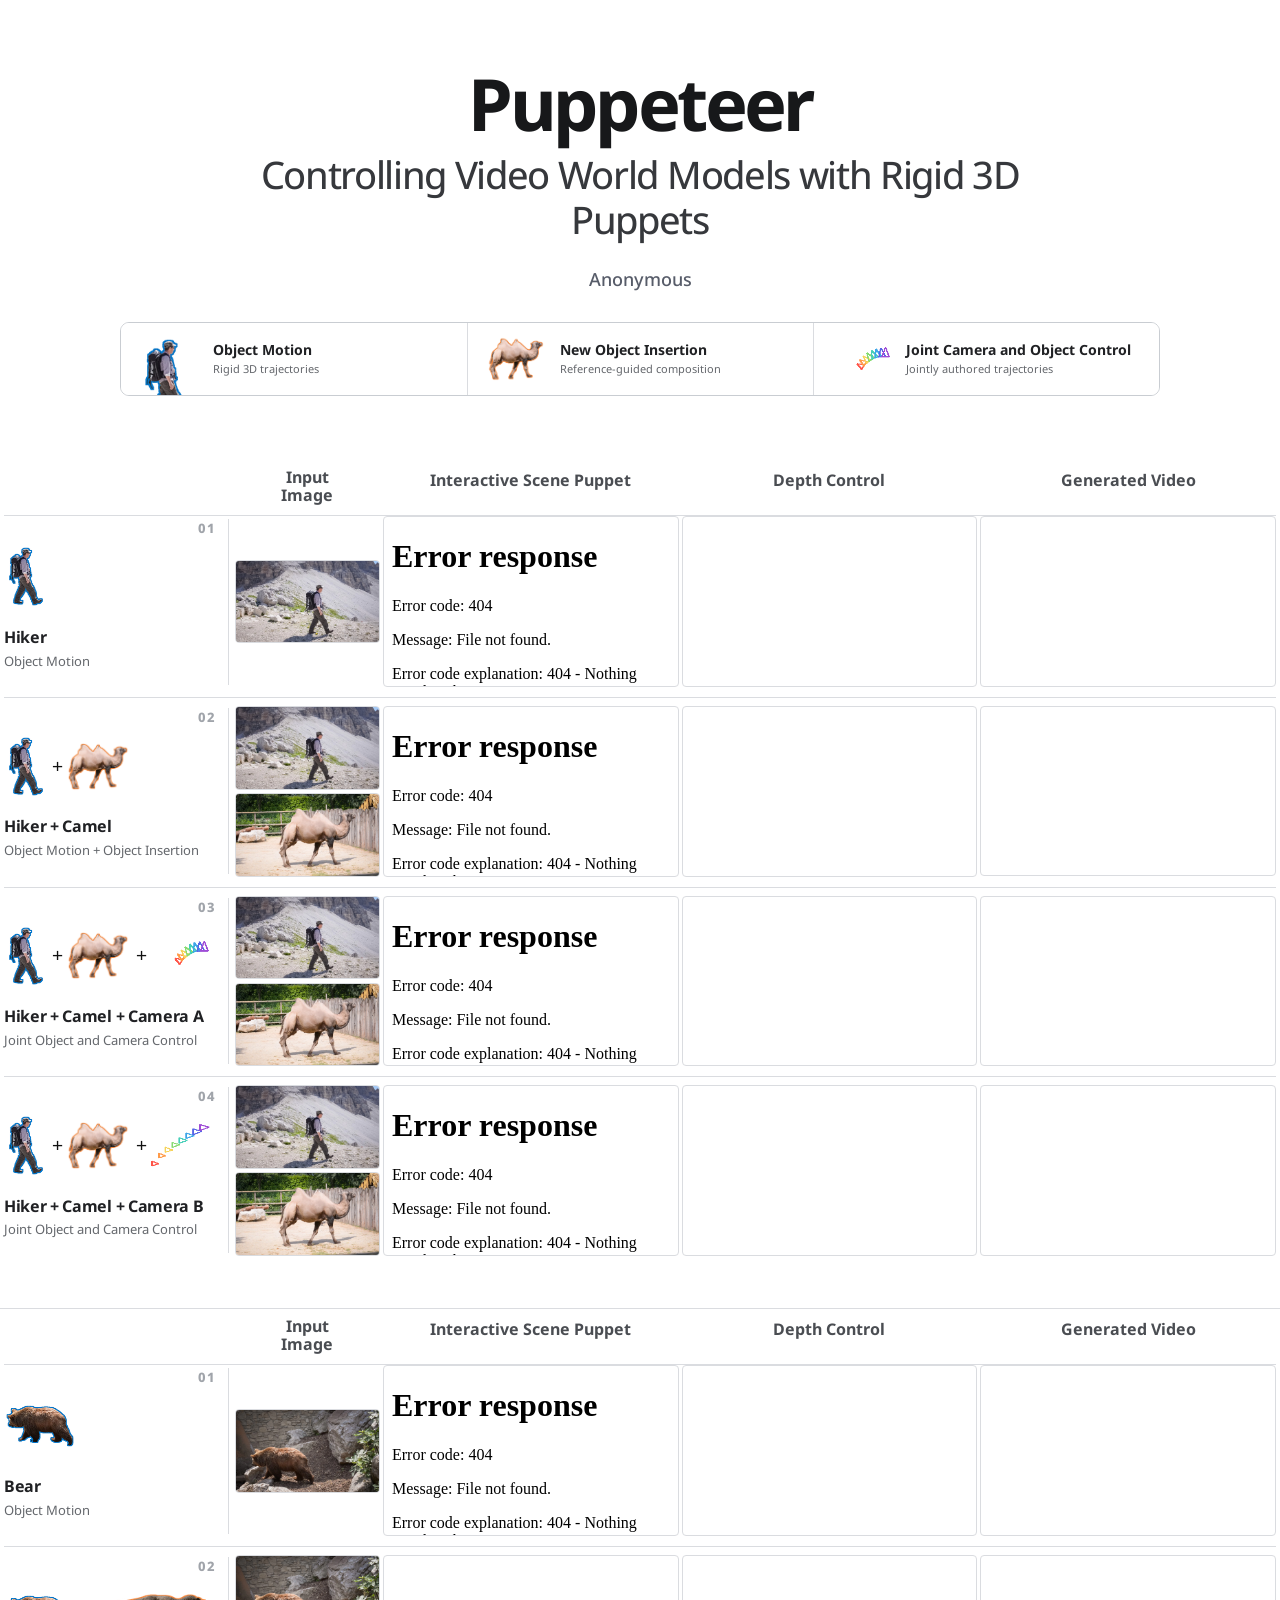
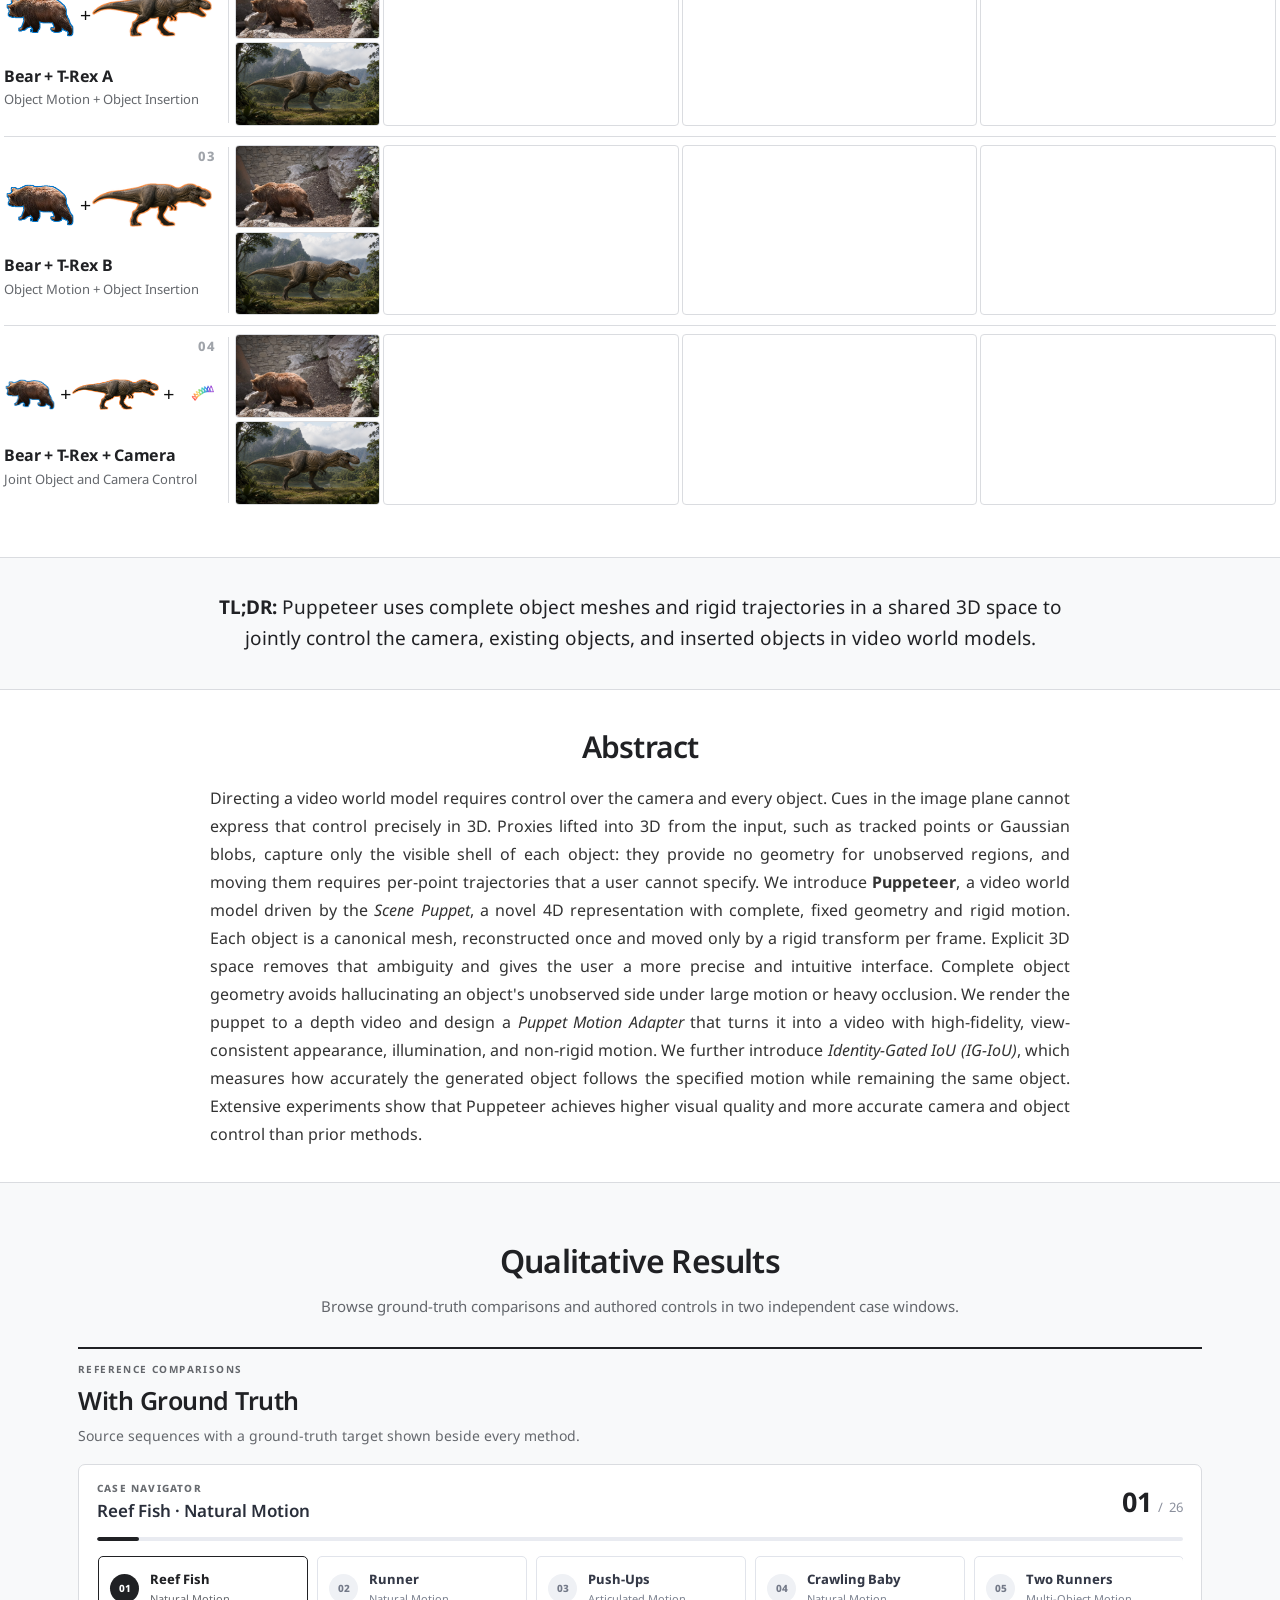
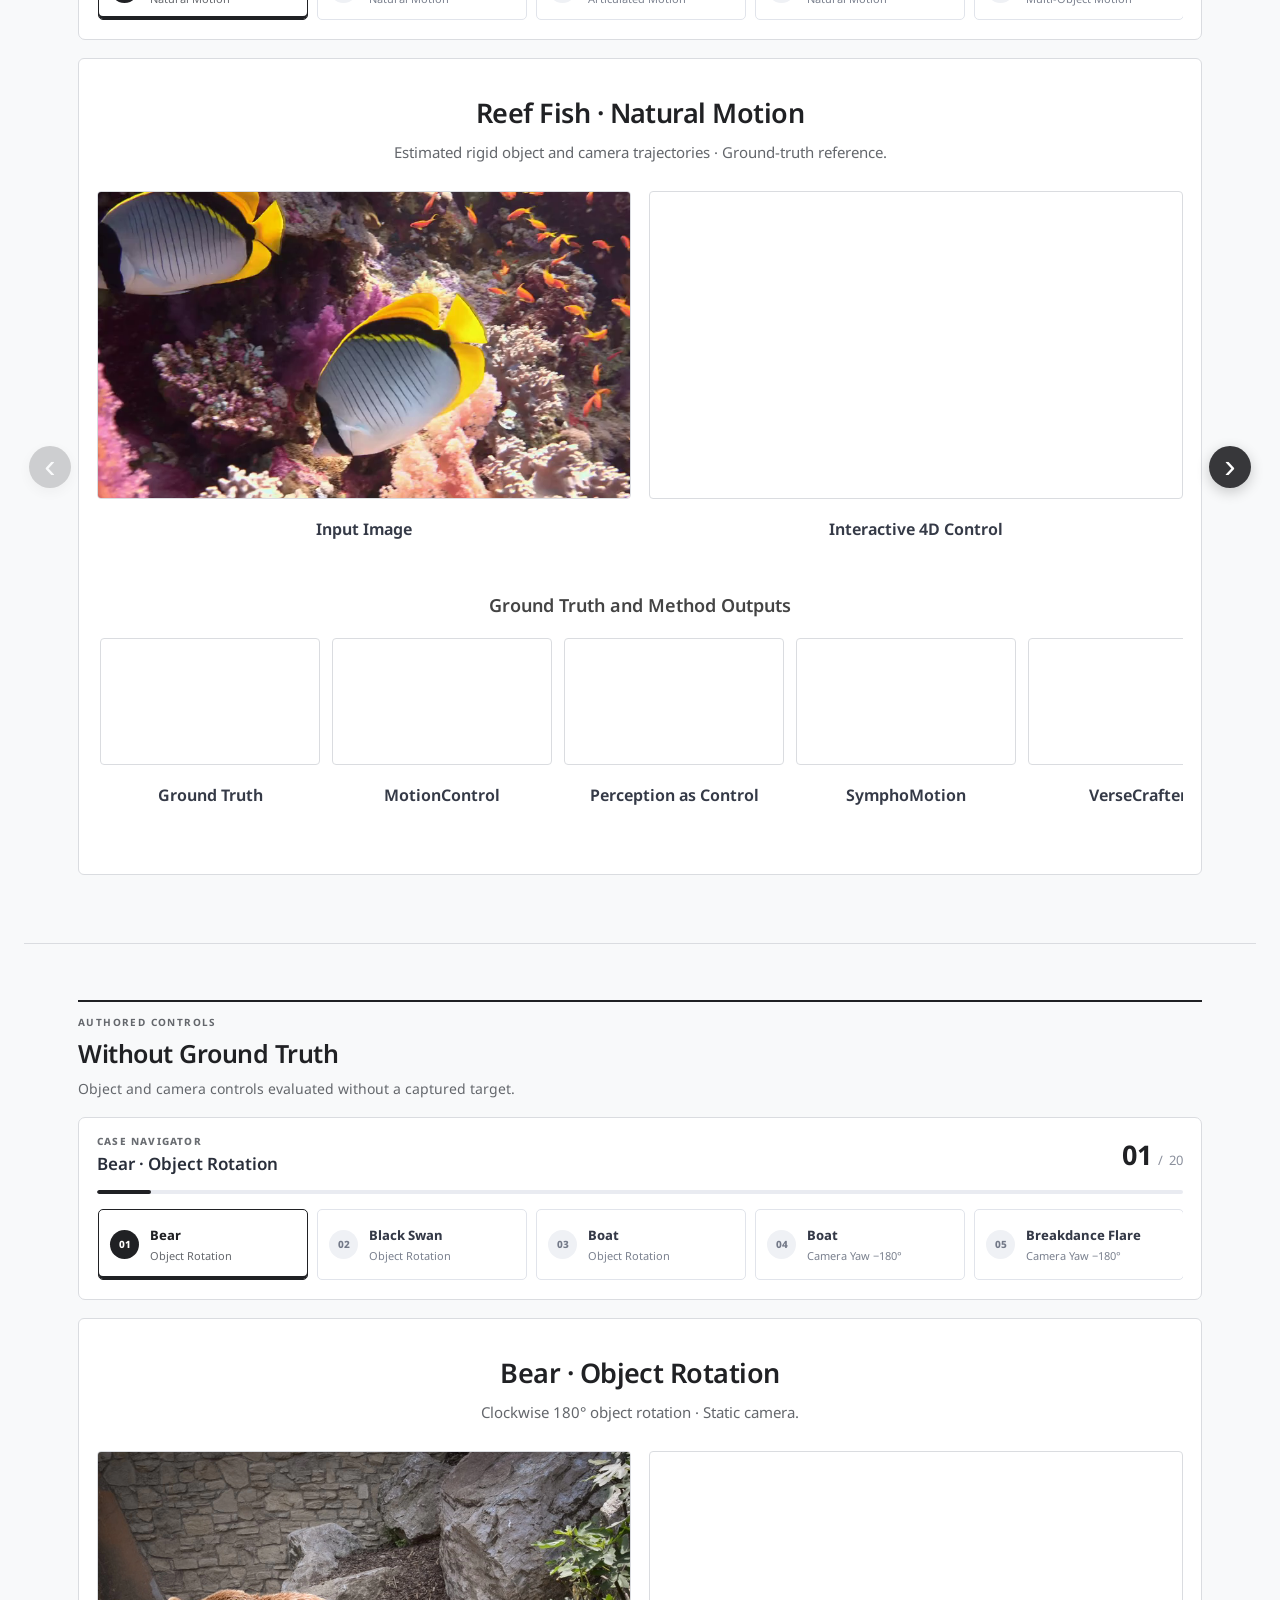
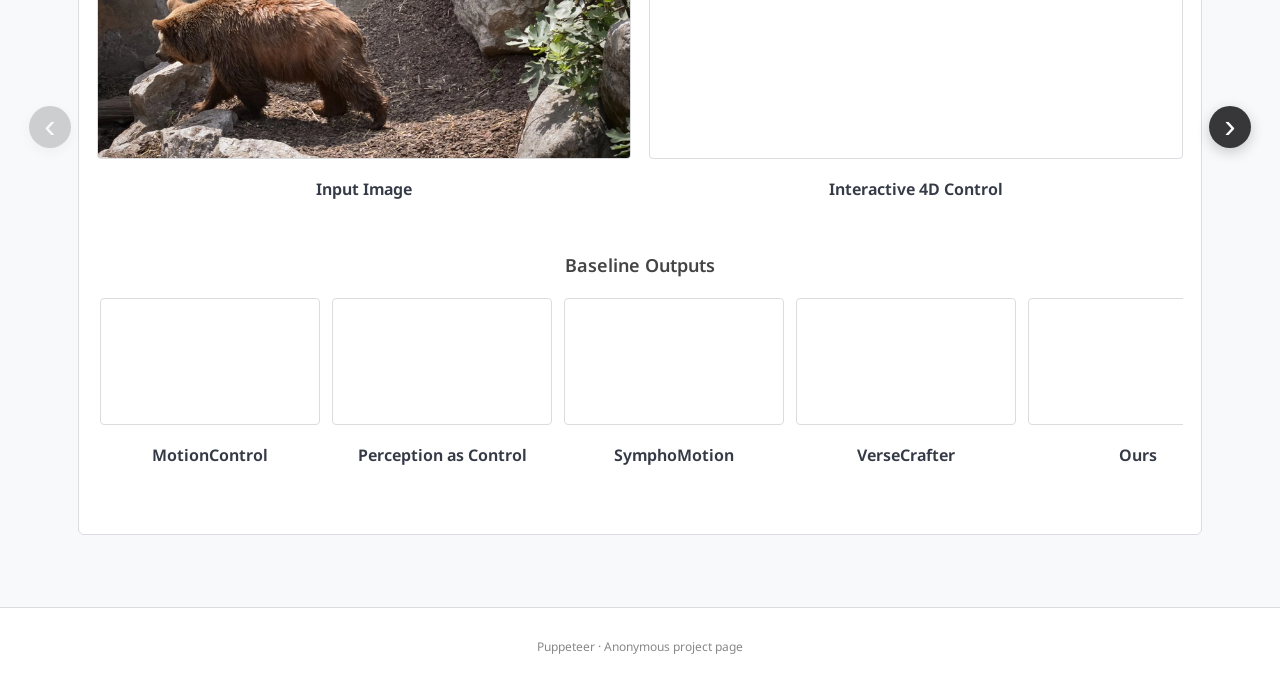
==== full.html @ b795f614 "Split the page into release and full editions The published URL now serves a trimmed edition and ful" ====
<!doctype html>
<!--
  GENERATED FILE - do not edit.
  Produced from index.html by .local/sync_editions.py; the only
  difference is data-edition="full". Edit index.html, then re-run:
      python puppeteer/.local/sync_editions.py
-->
<html lang="en">
<head>
  <meta charset="utf-8">
  <meta name="viewport" content="width=device-width, initial-scale=1">
  <meta name="color-scheme" content="light">
  <meta
    name="description"
    content="Puppeteer controls video world models with complete object geometry and rigid motion in a shared 3D space."
  >
  <title>Puppeteer — Controlling Video World Models with Rigid 3D Puppets</title>
  <link
    rel="stylesheet"
    href="https://fonts.googleapis.com/css?family=Google+Sans|Noto+Sans|Castoro"
  >
  <link rel="stylesheet" href="./project-page.css?v=20260910-ed1">
  <script defer src="./teaser.js?v=20260910-ed1"></script>
  <script defer src="./qualitative-cases.js?v=20260910-ed1"></script>
</head>
<body data-edition="full">
  <header class="publication-hero">
    <div class="publication-container">
      <div class="project-name">Puppeteer</div>
      <h1 class="publication-title">
        Controlling Video World Models with Rigid 3D Puppets
      </h1>

      <div class="publication-authors">
        <span class="author-block">Anonymous</span>
      </div>

      <div class="hero-features" aria-label="Puppeteer capabilities">
        <div class="hero-feature is-object-motion">
          <span class="hero-feature-icon" aria-hidden="true">
            <img src="./assets/feature-hiker.png" alt="">
          </span>
          <span>
            <strong>Object Motion</strong>
            <small>Rigid 3D trajectories</small>
          </span>
        </div>
        <div class="hero-feature is-object-insertion">
          <span class="hero-feature-icon" aria-hidden="true">
            <img src="./assets/feature-camel.png" alt="">
          </span>
          <span>
            <strong>New Object Insertion</strong>
            <small>Reference-guided composition</small>
          </span>
        </div>
        <div class="hero-feature is-joint-control">
          <span class="hero-feature-icon" aria-hidden="true">
            <img src="./assets/feature-camera-triangle.png" alt="">
          </span>
          <span>
            <strong>Joint Camera and Object Control</strong>
            <small>Jointly authored trajectories</small>
          </span>
        </div>
      </div>
    </div>
  </header>

  <section class="paper-section is-soft tldr-section">
    <div class="text-container">
      <p class="tldr">
        <strong>TL;DR:</strong>
        Puppeteer uses complete object meshes and rigid trajectories in a
        shared 3D space to jointly control the camera, existing objects, and
        inserted objects in video world models.
      </p>
    </div>
  </section>

  <section class="paper-section abstract-section">
    <div class="text-container">
      <h2 class="section-title">Abstract</h2>
      <p class="abstract-copy">
        Directing a video world model requires control over the camera and
        every object. Cues in the image plane cannot express that control
        precisely in 3D. Proxies lifted into 3D from the input, such as
        tracked points or Gaussian blobs, capture only the visible shell of
        each object: they provide no geometry for unobserved regions, and
        moving them requires per-point trajectories that a user cannot
        specify. We introduce <strong>Puppeteer</strong>, a video world model
        driven by the <em>Scene Puppet</em>, a novel 4D representation with
        complete, fixed geometry and rigid motion. Each object is a canonical
        mesh, reconstructed once and moved only by a rigid transform per
        frame. Explicit 3D space removes that ambiguity and gives the user a
        more precise and intuitive interface. Complete object geometry avoids
        hallucinating an object's unobserved side under large motion or heavy
        occlusion. We render the puppet to a depth video and design a
        <em>Puppet Motion Adapter</em> that turns it into a video with
        high-fidelity, view-consistent appearance, illumination, and non-rigid
        motion. We further introduce <em>Identity-Gated IoU (IG-IoU)</em>,
        which measures how accurately the generated object follows the
        specified motion while remaining the same object. Extensive
        experiments show that Puppeteer achieves higher visual quality and
        more accurate camera and object control than prior methods.
      </p>
    </div>
  </section>

  <section
    class="teaser-section"
    id="hiker-teaser"
    aria-label="Hiker and camel teaser rows"
  ></section>

  <section
    id="bear-teaser"
    class="teaser-section bear-teaser-section"
    aria-label="Bear and T-Rex teaser rows"
  ></section>

  <section
    class="teaser-section showcase-section"
    id="showcase-teaser"
    aria-label="Showcase results"
  ></section>

  <section class="qualitative-section">
    <div class="qualitative-container">
      <header class="qualitative-header">
        <h2>Qualitative Results</h2>
        <p>
          Browse ground-truth comparisons and authored controls in two
          independent case windows.
        </p>
      </header>

      <section
        class="qualitative-group"
        aria-labelledby="ground-truth-results-title"
      >
        <header class="qualitative-group-header">
          <span>Reference Comparisons</span>
          <h3 id="ground-truth-results-title">With Ground Truth</h3>
          <p>
            Source sequences with a ground-truth target shown beside every
            method.
          </p>
        </header>
        <div
          id="qualitative-ground-truth-cases"
          class="qualitative-cases"
        ></div>
      </section>

      <section
        class="qualitative-group"
        aria-labelledby="no-ground-truth-results-title"
      >
        <header class="qualitative-group-header">
          <span>Authored Controls</span>
          <h3 id="no-ground-truth-results-title">Without Ground Truth</h3>
          <p>
            Object and camera controls evaluated without a captured target.
          </p>
        </header>
        <div
          id="qualitative-no-ground-truth-cases"
          class="qualitative-cases"
        ></div>
      </section>
      <noscript>
        <p class="javascript-note">
          JavaScript is required to load the qualitative comparisons.
        </p>
      </noscript>
    </div>
  </section>

  <footer class="site-footer">
    Puppeteer · Anonymous project page
  </footer>
</body>
</html>
---- project-page.css ----
:root {
  --paper-blue: #202124;
  --paper-violet: #202124;
  --paper-ink: #202124;
  --paper-muted: #64676c;
  --paper-line: #dadce0;
  --paper-soft: #f8f9fa;
  --paper-tint: #f8f9fa;
}

* {
  box-sizing: border-box;
}

html {
  scroll-behavior: smooth;
}

body {
  display: flex;
  flex-direction: column;
  margin: 0;
  background: #fff;
  color: var(--paper-ink);
  font-family: "Noto Sans", Arial, sans-serif;
  line-height: 1.5;
}

.publication-hero {
  position: relative;
  order: 1;
  overflow: hidden;
  padding: 68px 24px 42px;
  background: #fff;
  text-align: center;
}

.publication-container {
  position: relative;
  width: min(100%, 1040px);
  margin: 0 auto;
}

.project-name {
  margin-bottom: 13px;
  color: #17181a;
  font-family: "Google Sans", "Noto Sans", sans-serif;
  font-size: clamp(44px, 6vw, 72px);
  font-weight: 700;
  letter-spacing: -0.05em;
  line-height: 0.98;
}

.publication-title {
  max-width: 900px;
  margin: 0 auto 22px;
  color: #36383c;
  font-family: "Google Sans", "Noto Sans", sans-serif;
  font-size: clamp(25px, 3vw, 38px);
  font-weight: 450;
  letter-spacing: -0.035em;
  line-height: 1.2;
}

.publication-authors {
  color: #575c69;
  font-family: "Google Sans", "Noto Sans", sans-serif;
  font-size: 18px;
  font-weight: 500;
  line-height: 1.6;
}

.author-block {
  display: inline-block;
}

.is-object-motion {
  --feature-color: #0070c0;
  --feature-rgb: 0 112 192;
}

.is-object-insertion {
  --feature-color: #ed7d31;
  --feature-rgb: 237 125 49;
}

.is-joint-control {
  --feature-color: #7554d6;
  --feature-rgb: 117 84 214;
}

.hero-features {
  display: grid;
  grid-template-columns: repeat(3, minmax(0, 1fr));
  gap: 0;
  width: min(100%, 1040px);
  margin: 28px auto 0;
  overflow: hidden;
  border: 1px solid #c9cdd2;
  border-radius: 9px;
}

.hero-feature {
  display: flex;
  align-items: center;
  gap: 13px;
  min-width: 0;
  padding: 13px 17px;
  border-left: 1px solid var(--paper-line);
  background: #fff;
  text-align: left;
}

.hero-feature:first-child {
  border-left: 0;
}

.hero-feature-icon {
  display: grid;
  flex: none;
  width: 62px;
  height: 46px;
  place-items: center;
}

.hero-feature-icon img {
  width: 100%;
  height: 100%;
  object-fit: contain;
}

.hero-feature strong,
.hero-feature small {
  display: block;
}

.hero-feature strong {
  color: var(--paper-ink);
  font-size: 14px;
  font-weight: 700;
  line-height: 1.25;
  white-space: nowrap;
}

.hero-feature small {
  margin-top: 3px;
  color: var(--paper-muted);
  font-size: 11px;
  line-height: 1.3;
}

.paper-section {
  padding: 34px 24px;
}

.paper-section.is-soft {
  border-top: 1px solid var(--paper-line);
  border-bottom: 1px solid var(--paper-line);
  background: var(--paper-soft);
}

.tldr-section {
  order: 3;
}

.abstract-section {
  order: 4;
}

.text-container {
  width: min(100%, 860px);
  margin: 0 auto;
}

.section-title {
  margin: 0 0 15px;
  font-family: "Google Sans", "Noto Sans", sans-serif;
  font-size: 30px;
  font-weight: 600;
  letter-spacing: -0.025em;
  text-align: center;
}

.tldr {
  margin: 0;
  font-size: 19px;
  line-height: 1.65;
  text-align: center;
}

.tldr strong {
  color: var(--paper-ink);
}

.abstract-copy {
  margin: 0;
  color: #333;
  font-family: "Noto Sans", sans-serif;
  font-size: 16px;
  line-height: 1.75;
  text-align: justify;
}

.teaser-section {
  order: 2;
  padding: 30px 4px 42px;
}

main.teaser-container {
  width: 100%;
  margin: 0 auto;
  padding: 0;
}

.teaser-column-headings {
  display: grid;
  grid-template-columns:
    228px
    minmax(0, 0.49fr)
    repeat(3, minmax(0, 1fr));
  gap: 3px;
  padding: 0 0 11px;
  border-bottom: 1px solid var(--paper-line);
  color: #4a4d52;
  font-family: "Google Sans", "Noto Sans", sans-serif;
  font-size: 16px;
  font-weight: 700;
  text-align: center;
}

.teaser-heading-input {
  grid-column: 2;
  line-height: 1.15;
}

.teaser-heading-puppet {
  grid-column: 3;
}

.teaser-heading-depth {
  grid-column: 4;
}

.teaser-heading-video {
  grid-column: 5;
}

.case {
  display: grid;
  grid-template-columns: minmax(215px, 225px) minmax(0, 1fr);
  align-items: center;
  gap: 6px;
  padding: 8px 0 10px;
  border-top: 1px solid var(--paper-line);
}

.case:first-of-type {
  border-top: 0;
  padding-top: 0;
}

.feature-rail {
  position: relative;
  display: flex;
  min-height: 166px;
  flex-direction: column;
  align-items: flex-start;
  justify-content: center;
  padding: 6px 12px 6px 0;
  border-right: 1px solid var(--paper-line);
  background: transparent;
}

.feature-row-index {
  position: absolute;
  top: 0;
  right: 12px;
  color: #a0a4aa;
  font-family: "Google Sans", "Noto Sans", sans-serif;
  font-size: 13px;
  font-weight: 800;
  letter-spacing: 0.06em;
}

.feature-row-visual {
  display: block;
  width: 100%;
  height: 88px;
  margin-bottom: 7px;
}

.feature-row-visual img {
  width: 100%;
  height: 100%;
  object-fit: contain;
  object-position: center;
}

.feature-equation {
  display: flex;
  align-items: center;
  gap: 4px;
  white-space: nowrap;
}

.feature-module {
  display: grid;
  flex: none;
  height: 84px;
  place-items: center;
}

.is-hiker-module {
  width: 44px;
}

.is-camel-module {
  width: 68px;
}

.is-camera-module {
  width: 64px;
}

.feature-plus {
  display: grid;
  flex: none;
  width: 8px;
  color: #111;
  font-family: Arial, sans-serif;
  font-size: 19px;
  font-weight: 500;
  line-height: 1;
  place-items: center;
}

.feature-rail h2 {
  margin: 0;
  color: var(--paper-ink);
  font-family: "Google Sans", "Noto Sans", sans-serif;
  font-size: 16px;
  font-weight: 700;
  letter-spacing: -0.02em;
  line-height: 1.18;
  white-space: nowrap;
}

.feature-rail p {
  margin: 5px 0 0;
  color: var(--paper-muted);
  font-size: 13px;
  line-height: 1.45;
  white-space: nowrap;
}

.feature-row .media-title {
  display: none;
}

.case-details {
  position: relative;
  flex: none;
  color: var(--paper-muted);
  font-size: 12px;
  text-align: right;
}

.case-details summary {
  cursor: pointer;
  user-select: none;
}

.case-details code {
  display: block;
  max-width: min(520px, 70vw);
  margin-top: 7px;
  overflow-wrap: anywhere;
  color: #555;
  font-size: 11px;
}

.media-grid {
  display: grid;
  grid-template-columns:
    minmax(0, 0.49fr)
    repeat(3, minmax(0, 1fr));
  align-items: start;
  gap: 3px;
}

.teaser-input-stack {
  display: grid;
  align-self: stretch;
  gap: 3px;
}

.teaser-input-stack.is-single-input {
  align-items: center;
}

.media-card {
  display: flex;
  min-width: 0;
  flex-direction: column-reverse;
  margin: 0;
  text-align: center;
}

.media-title {
  display: flex;
  align-items: center;
  justify-content: center;
  min-height: 42px;
  margin: 9px 0 0;
  color: #353a47;
  font-size: 16px;
  font-weight: 650;
}

.media-frame {
  position: relative;
  width: 100%;
  overflow: hidden;
  aspect-ratio: 832 / 480;
  border: 1px solid var(--paper-line);
  border-radius: 4px;
  background: #fff;
  box-shadow: none;
}

.media-frame > img,
.media-frame > video,
.media-frame > iframe,
.video-stack > video {
  display: block;
  width: 100%;
  height: 100%;
  border: 0;
  object-fit: cover;
}

.qualitative-section {
  order: 5;
  padding: 54px 24px 72px;
  border-top: 1px solid var(--paper-line);
  background: var(--paper-soft);
}

.qualitative-container {
  width: min(100%, 1740px);
  margin: 0 auto;
}

.qualitative-header {
  max-width: 850px;
  margin: 0 auto 30px;
  text-align: center;
}

.qualitative-header h2 {
  margin: 0 0 10px;
  font-family: "Google Sans", "Noto Sans", sans-serif;
  font-size: 32px;
  font-weight: 600;
  letter-spacing: -0.025em;
}

.qualitative-header p,
.qualitative-case-heading p {
  margin: 0;
  color: var(--paper-muted);
  font-size: 15px;
}

.qualitative-group + .qualitative-group {
  margin-top: 68px;
  padding-top: 56px;
  border-top: 1px solid var(--paper-line);
}

.qualitative-group-header {
  margin: 0 54px 18px;
  padding-top: 13px;
  border-top: 2px solid var(--paper-ink);
}

.qualitative-group-header > span {
  display: block;
  margin-bottom: 5px;
  color: var(--paper-muted);
  font-size: 10px;
  font-weight: 700;
  letter-spacing: 0.14em;
  text-transform: uppercase;
}

.qualitative-group-header h3 {
  margin: 0 0 5px;
  font-family: "Google Sans", "Noto Sans", sans-serif;
  font-size: 25px;
  font-weight: 600;
  letter-spacing: -0.02em;
}

.qualitative-group-header p {
  margin: 0;
  color: var(--paper-muted);
  font-size: 14px;
}

.qualitative-carousel {
  position: relative;
  padding: 0 54px;
  outline: none;
}

.qualitative-progress {
  margin-bottom: 18px;
  padding: 17px 18px 11px;
  border: 1px solid var(--paper-line);
  border-radius: 7px;
  background: #fff;
  box-shadow: none;
}

.qualitative-progress-heading {
  display: flex;
  align-items: center;
  justify-content: space-between;
  gap: 20px;
}

.qualitative-progress-kicker {
  display: block;
  color: #6a6d72;
  font-size: 10px;
  font-weight: 800;
  letter-spacing: 0.12em;
  line-height: 1.2;
  text-transform: uppercase;
}

.qualitative-progress-current-title {
  display: block;
  margin-top: 4px;
  color: #292e3a;
  font-family: "Google Sans", "Noto Sans", sans-serif;
  font-size: 17px;
  font-weight: 600;
}

.qualitative-progress-count {
  display: flex;
  flex: none;
  align-items: baseline;
  gap: 6px;
  color: #8a8f9c;
  font-size: 13px;
}

.qualitative-progress-count strong {
  color: var(--paper-ink);
  font-family: "Google Sans", "Noto Sans", sans-serif;
  font-size: 27px;
  line-height: 1;
}

.qualitative-progress-bar {
  height: 4px;
  margin-top: 14px;
  overflow: hidden;
  border-radius: 999px;
  background: #e9ebf1;
}

.qualitative-progress-bar > span {
  display: block;
  width: 0;
  height: 100%;
  border-radius: inherit;
  background: var(--paper-ink);
  transition: width 360ms ease;
}

.qualitative-progress-list {
  position: relative;
  display: flex;
  gap: 9px;
  margin-top: 13px;
  padding: 2px 1px 8px;
  overflow-x: auto;
  overscroll-behavior-x: contain;
  scrollbar-color: #bdc5db transparent;
  scrollbar-width: thin;
}

.qualitative-progress-item {
  position: relative;
  display: grid;
  flex: 0 0 210px;
  grid-template-columns: 31px minmax(0, 1fr);
  align-items: center;
  gap: 9px;
  min-height: 64px;
  padding: 9px 11px;
  overflow: hidden;
  border: 1px solid #e1e4eb;
  border-radius: 5px;
  background: #fff;
  color: #343947;
  font: inherit;
  text-align: left;
  cursor: pointer;
  transition:
    border-color 180ms ease,
    box-shadow 180ms ease,
    color 180ms ease,
    transform 180ms ease;
}

.qualitative-progress-item:hover {
  border-color: #8b8f95;
}

.qualitative-progress-number {
  display: grid;
  width: 29px;
  height: 29px;
  border-radius: 50%;
  background: #eff1f5;
  color: #737988;
  font-size: 10px;
  font-weight: 800;
  place-items: center;
}

.qualitative-progress-copy {
  min-width: 0;
}

.qualitative-progress-copy strong {
  display: block;
  overflow: hidden;
  text-overflow: ellipsis;
  white-space: nowrap;
}

.qualitative-progress-copy strong {
  font-size: 13px;
  font-weight: 750;
}

.qualitative-progress-copy small {
  display: -webkit-box;
  margin-top: 3px;
  overflow: hidden;
  color: #7a808e;
  font-size: 11px;
  line-height: 1.3;
  white-space: normal;
  -webkit-box-orient: vertical;
  -webkit-line-clamp: 2;
}

.qualitative-progress-item.is-complete {
  border-color: #cfd2d6;
  background: #fff;
}

.qualitative-progress-item.is-complete .qualitative-progress-number {
  background: #e6e8eb;
  color: #52565b;
}

.qualitative-progress-item.is-active {
  border-color: var(--paper-ink);
  background: #fff;
  box-shadow: inset 0 -3px 0 var(--paper-ink);
  color: var(--paper-ink);
}

.qualitative-progress-item.is-active .qualitative-progress-number {
  background: var(--paper-ink);
  color: #fff;
}

.qualitative-progress-item.is-active .qualitative-progress-copy small {
  color: var(--paper-muted);
}

.qualitative-progress-item:focus-visible {
  outline: 3px solid rgb(32 33 36 / 18%);
  outline-offset: 2px;
}

.qualitative-carousel-stage {
  position: relative;
}

.qualitative-carousel-viewport {
  overflow: hidden;
  border: 1px solid var(--paper-line);
  border-radius: 6px;
  background: #fff;
  box-shadow: none;
}

.qualitative-carousel-track {
  display: flex;
  align-items: flex-start;
  transition: transform 420ms cubic-bezier(0.22, 1, 0.36, 1);
  will-change: transform;
}

.qualitative-carousel .qualitative-case {
  flex: 0 0 100%;
  min-width: 0;
  padding: 34px 18px 42px;
  border: 0;
}

.qualitative-carousel .qualitative-case + .qualitative-case {
  margin-top: 0;
}

.qualitative-carousel-button {
  position: absolute;
  z-index: 4;
  top: 50%;
  display: grid;
  width: 42px;
  height: 42px;
  padding: 0 0 4px;
  transform: translateY(-50%);
  border: 0;
  border-radius: 50%;
  background: rgb(28 28 31 / 88%);
  box-shadow: 0 4px 14px rgb(0 0 0 / 20%);
  color: #fff;
  font: 400 34px/1 Arial, sans-serif;
  cursor: pointer;
  place-items: center;
  transition:
    opacity 160ms ease,
    transform 160ms ease,
    background 160ms ease;
}

.qualitative-carousel-button.is-previous {
  left: -49px;
}

.qualitative-carousel-button.is-next {
  right: -49px;
}

.qualitative-carousel-button:hover:not(:disabled),
.qualitative-carousel-button:focus-visible {
  background: #000;
  transform: translateY(-50%) scale(1.06);
}

.qualitative-carousel-button:focus-visible {
  outline: 3px solid rgb(57 119 255 / 35%);
  outline-offset: 3px;
}

.qualitative-carousel-button:disabled {
  opacity: 0.22;
  cursor: default;
}

.qualitative-carousel-status {
  position: absolute;
  width: 1px;
  height: 1px;
  margin: -1px;
  overflow: hidden;
  clip: rect(0 0 0 0);
  clip-path: inset(50%);
  white-space: nowrap;
}

.qualitative-case {
  padding: 34px 0 50px;
  border-top: 1px solid var(--paper-line);
}

.qualitative-case + .qualitative-case {
  margin-top: 6px;
}

.qualitative-case-heading {
  margin-bottom: 28px;
  text-align: center;
}

.qualitative-case-heading h3 {
  margin: 0 0 7px;
  font-family: "Google Sans", "Noto Sans", sans-serif;
  font-size: 27px;
  font-weight: 600;
  letter-spacing: -0.02em;
}

.qualitative-control-row,
.qualitative-baseline-row {
  display: grid;
  align-items: start;
}

.qualitative-control-row {
  grid-template-columns: repeat(2, minmax(0, 1fr));
  gap: 18px;
  width: min(100%, 1320px);
  margin: 0 auto;
}

.baseline-output-title {
  margin: 42px 0 15px;
  color: #444;
  font-family: "Google Sans", "Noto Sans", sans-serif;
  font-size: 18px;
  font-weight: 600;
  text-align: center;
}

.qualitative-baseline-row {
  grid-template-columns: repeat(5, minmax(220px, 1fr));
  gap: 12px;
  width: 100%;
  padding: 4px 3px 15px;
  overflow-x: auto;
  overflow-y: hidden;
  overscroll-behavior-x: contain;
}

.qualitative-baseline-row.has-ground-truth {
  grid-template-columns: repeat(6, minmax(220px, 1fr));
}

.qualitative-baseline-row .media-title {
  min-height: 43px;
  font-size: 16px;
}

.javascript-note {
  margin: 1rem 0 0;
  color: var(--paper-muted);
  text-align: center;
}

.site-footer {
  order: 6;
  padding: 30px 24px 40px;
  border-top: 1px solid var(--paper-line);
  color: #888;
  font-size: 12px;
  text-align: center;
}

@media (max-width: 1100px) {
  .case {
    grid-template-columns: 225px minmax(0, 1fr);
    align-items: flex-start;
  }

  .media-grid {
    grid-template-columns: repeat(2, minmax(0, 1fr));
    gap: 12px 8px;
  }

  .teaser-column-headings {
    display: none;
  }

  .feature-row .media-title {
    display: flex;
  }
}

@media (max-width: 680px) {
  .publication-hero {
    padding: 54px 18px 38px;
  }

  .publication-authors {
    font-size: 16px;
  }

  .hero-features {
    grid-template-columns: 1fr;
    width: min(100%, 430px);
  }

  .hero-feature {
    border-top: 1px solid var(--paper-line);
    border-left: 0;
  }

  .hero-feature:first-child {
    border-top: 0;
  }

  .paper-section,
  .teaser-section,
  .qualitative-section {
    padding-right: 14px;
    padding-left: 14px;
  }

  .case {
    grid-template-columns: 1fr;
    gap: 9px;
    padding: 16px 0 18px;
  }

  .feature-rail {
    display: flex;
    min-height: 0;
    align-items: flex-start;
    padding: 13px 42px 15px 13px;
    border-right: 0;
    border-bottom: 1px solid var(--paper-line);
  }

  .feature-row-visual {
    width: 100%;
    height: 72px;
    margin: 0 0 7px;
  }

  .feature-rail h2 {
    align-self: auto;
    font-size: 18px;
  }

  .feature-rail p {
    align-self: auto;
    margin-top: 3px;
  }

  .case-details {
    margin-top: 12px;
    text-align: left;
  }

  .media-grid {
    grid-template-columns: 1fr;
  }

  .qualitative-control-row {
    grid-template-columns: 1fr;
  }

  .qualitative-carousel {
    padding: 0;
  }

  .qualitative-group + .qualitative-group {
    margin-top: 48px;
    padding-top: 40px;
  }

  .qualitative-group-header {
    margin-right: 0;
    margin-left: 0;
  }

  .qualitative-progress {
    margin-bottom: 13px;
    padding: 14px 12px 8px;
  }

  .qualitative-progress-heading {
    align-items: flex-start;
    gap: 12px;
  }

  .qualitative-progress-current-title {
    font-size: 14px;
  }

  .qualitative-progress-count {
    gap: 4px;
  }

  .qualitative-progress-count strong {
    font-size: 23px;
  }

  .qualitative-progress-item {
    flex-basis: 178px;
  }

  .qualitative-carousel .qualitative-case {
    padding: 28px 11px 34px;
  }

  .qualitative-carousel-button {
    top: 48%;
    width: 38px;
    height: 38px;
    background: rgb(20 20 22 / 78%);
    font-size: 31px;
  }

  .qualitative-carousel-button.is-previous {
    left: 6px;
  }

  .qualitative-carousel-button.is-next {
    right: 6px;
  }
}

@media (prefers-reduced-motion: reduce) {
  .qualitative-carousel-track,
  .qualitative-progress-bar > span,
  .qualitative-progress-item {
    transition: none;
  }
}

/* ---------------------------------------------------------------------------
   Bear + T-Rex teaser block (see bear-teaser.js)
   Shares .teaser-section / .case / .media-grid with the hiker block; only the
   pieces that block does not have are defined here.
   --------------------------------------------------------------------------- */

.bear-teaser-section {
  order: 2;
  padding-top: 8px;
  border-top: 1px solid var(--paper-line);
}

/* The T-Rex is a long 2.7:1 animal, so matching the bear's visual weight costs
   width. Let the bear block's icons shrink proportionally instead of spilling
   past the rail on the three-module row. */
.bear-teaser-section .feature-module {
  min-width: 0;
  flex: 0 1 auto;
}

.is-bear-module {
  width: 72px;
}

.is-trex-module {
  width: 120px;
}

.bear-teaser-section .is-camera-module {
  width: 56px;
}

.bear-seed-switcher {
  display: flex;
  flex-wrap: wrap;
  align-items: center;
  justify-content: center;
  gap: 4px;
  margin-top: 7px;
}

.bear-seed-label {
  margin-right: 2px;
  color: var(--paper-muted);
  font-size: 11px;
  font-weight: 700;
  letter-spacing: 0.04em;
  text-transform: uppercase;
}

.bear-seed-button {
  padding: 2px 7px;
  border: 1px solid var(--paper-line);
  border-radius: 999px;
  background: #fff;
  color: #4a4d52;
  cursor: pointer;
  font-family: ui-monospace, SFMono-Regular, Menlo, monospace;
  font-size: 11px;
  line-height: 1.5;
}

.bear-seed-button:hover {
  border-color: #9aa0a8;
  color: var(--paper-ink);
}

.bear-seed-button.is-active {
  border-color: #111;
  background: #111;
  color: #fff;
}

@media (max-width: 1100px) {
  .bear-teaser-section .media-card.is-bear-generated .media-title {
    display: flex;
  }
}

/* Showcase rows (release edition): the same four-column teaser form, but the
   cases carry no icon equation, so the rail is heading-only. */
.showcase-section {
  order: 2;
  padding-top: 8px;
  border-top: 1px solid var(--paper-line);
}

.showcase-section .feature-rail {
  min-height: 0;
}
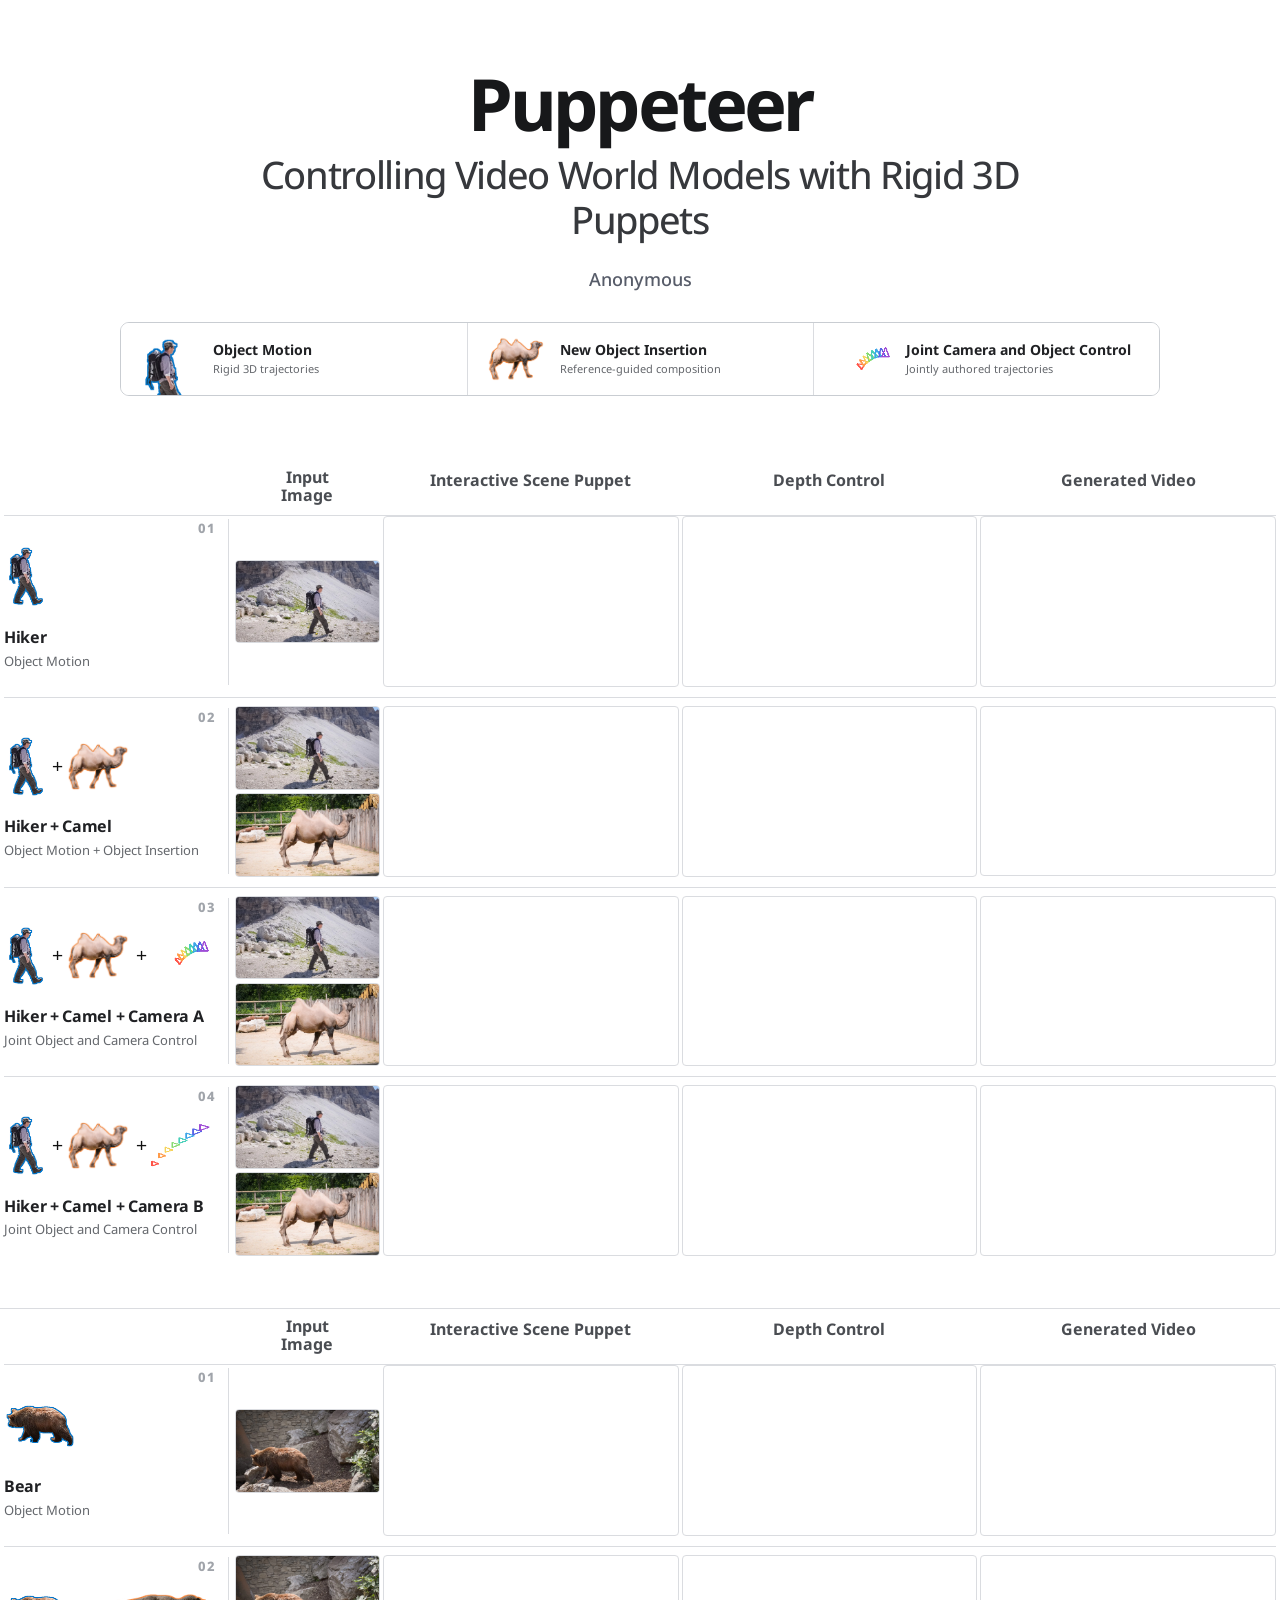
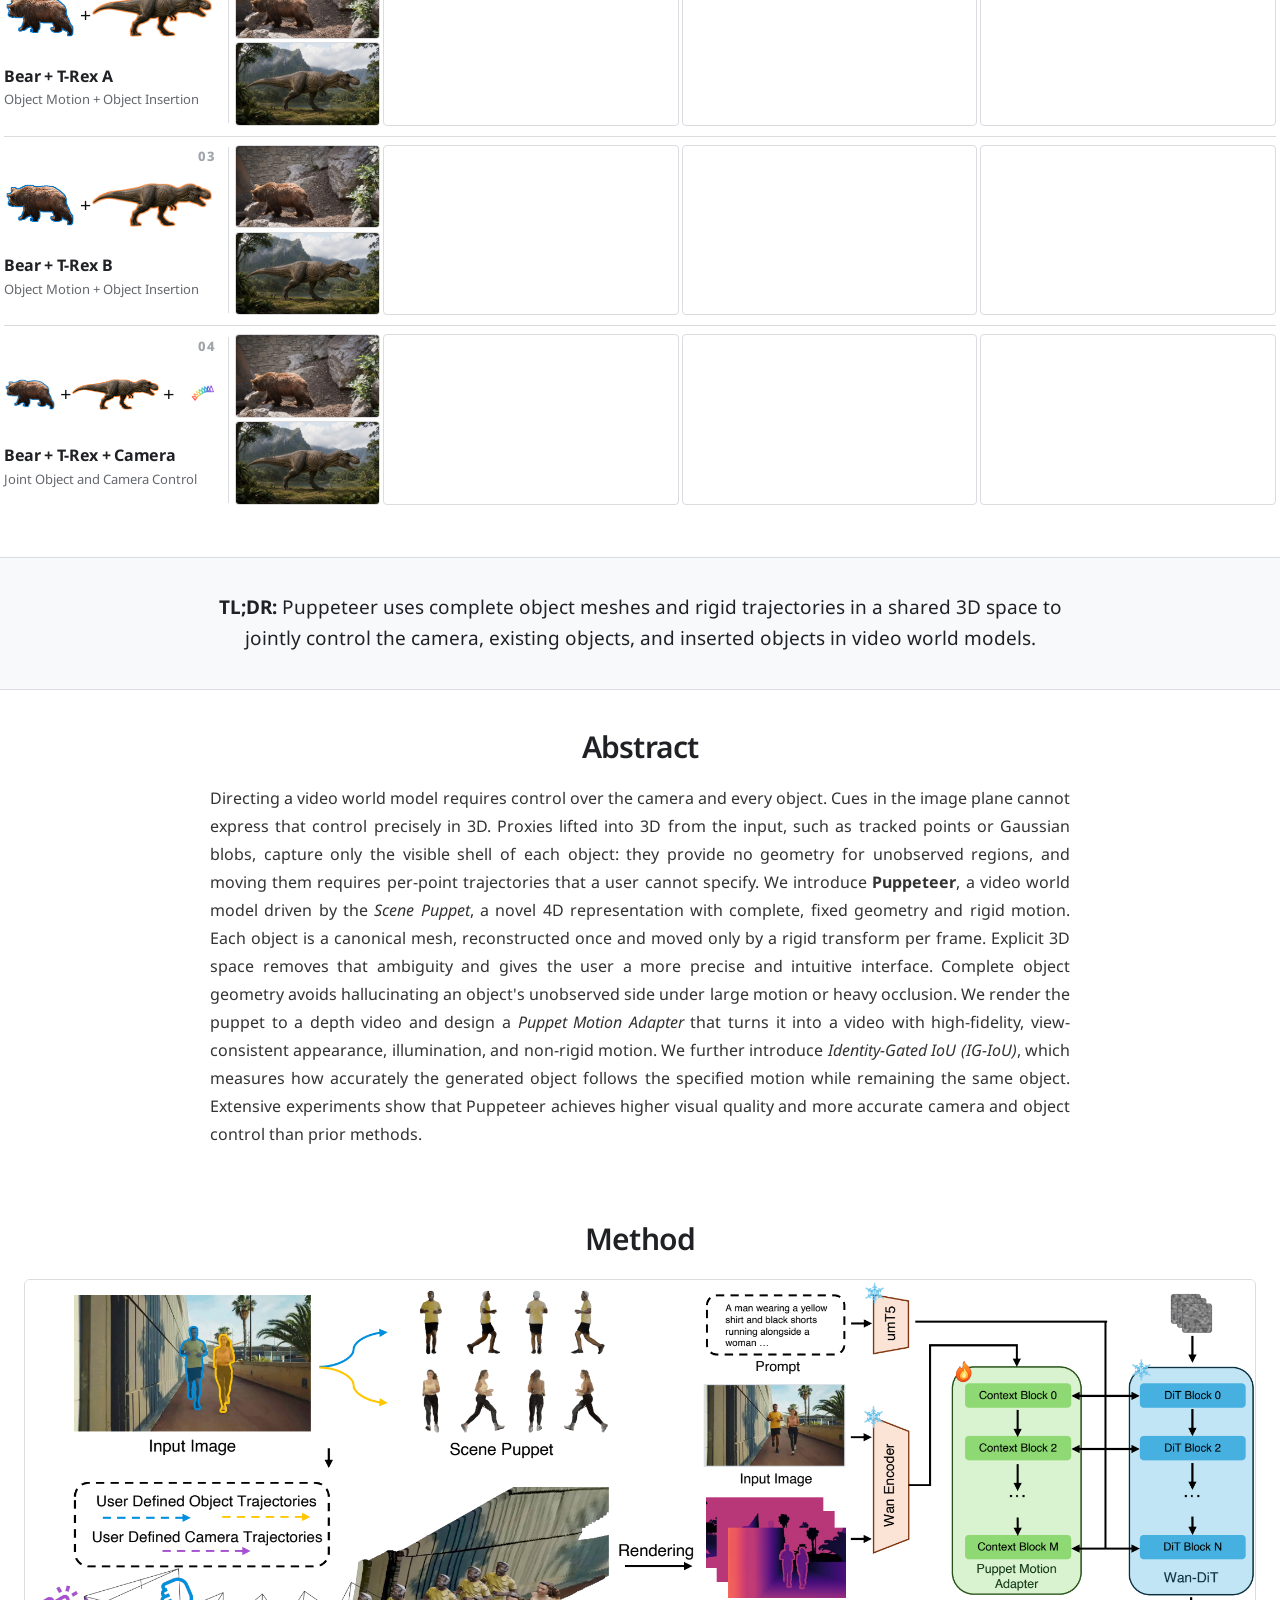
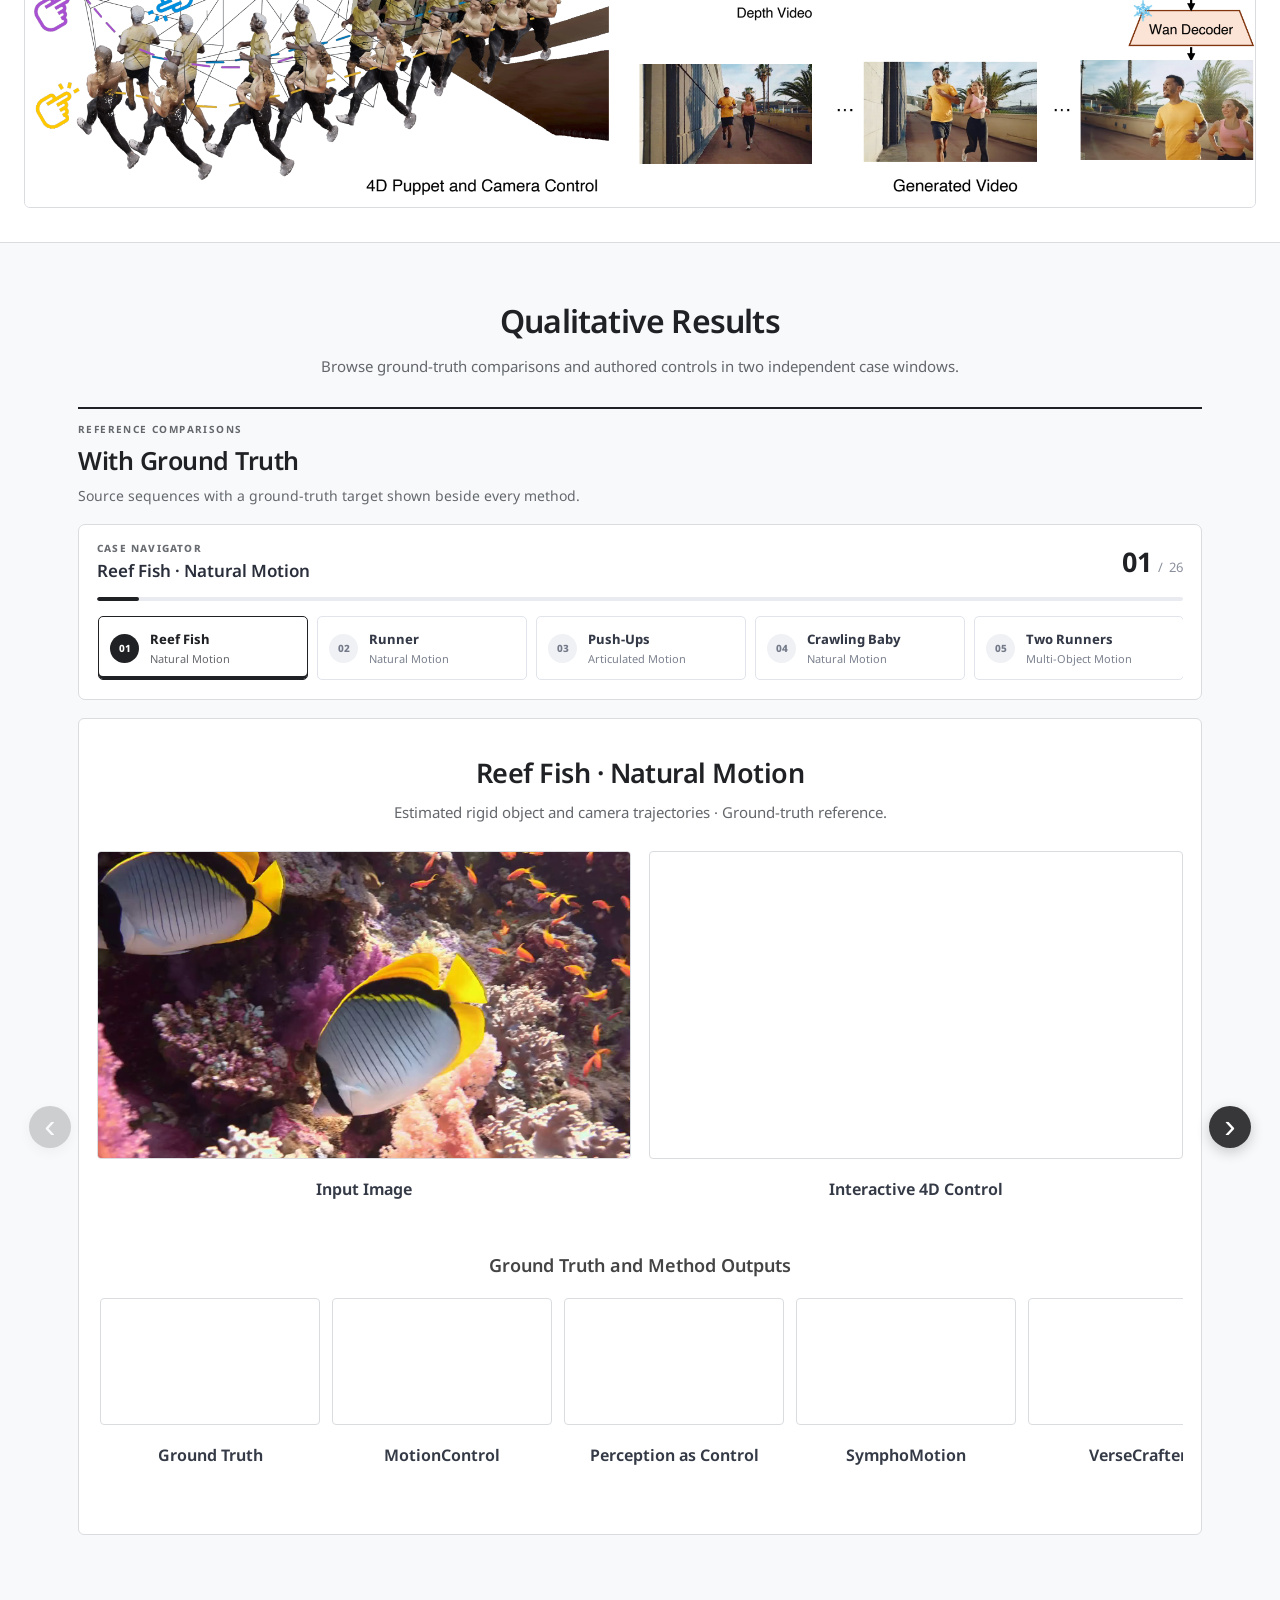
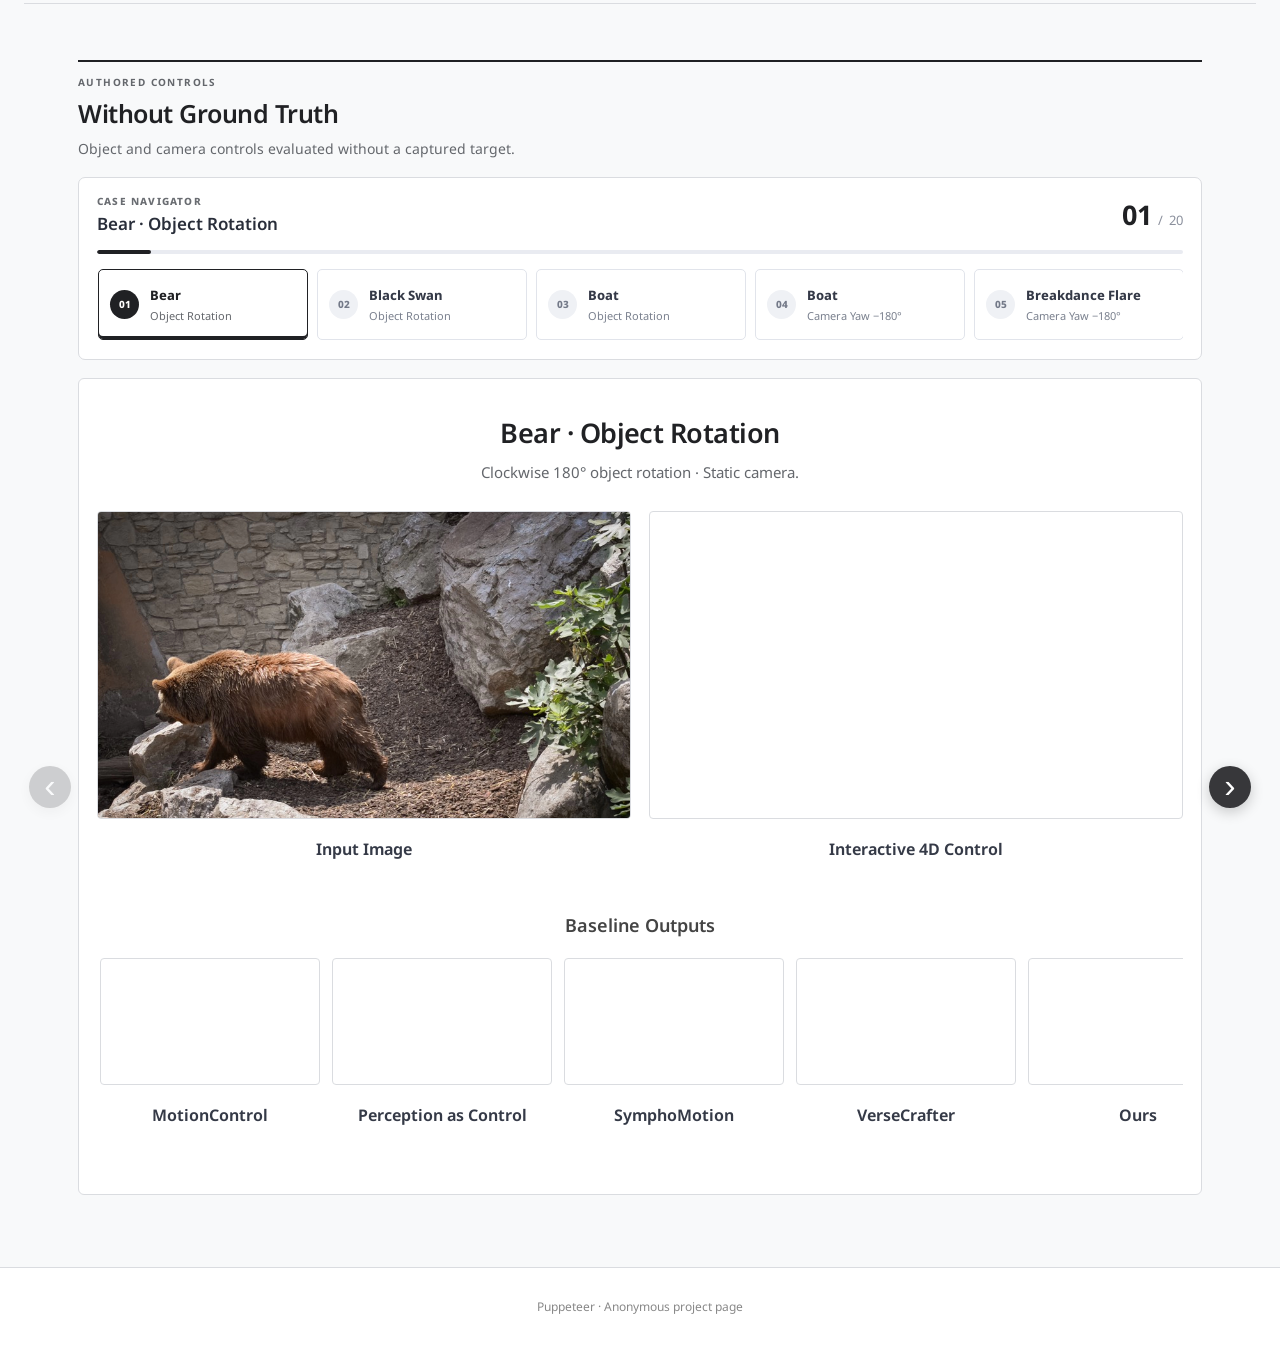
==== commit 3a3cc642: "Add the method figure and reorder the release page - Renders figures/pipeline_v3.pdf from the paper " ====
--- a/full.html
+++ b/full.html
@@ -119,6 +119,19 @@
     aria-label="Bear and T-Rex teaser rows"
   ></section>
 
+  <section class="paper-section pipeline-section">
+    <div class="text-container">
+      <h2 class="section-title">Method</h2>
+    </div>
+    <figure class="pipeline-figure">
+      <img
+        src="./assets/pipeline.png"
+        alt="Puppeteer pipeline: an input image becomes a Scene Puppet with user-defined object and camera trajectories, which renders to a depth video that drives the Puppet Motion Adapter alongside Wan-DiT to produce the generated video."
+        loading="lazy"
+      >
+    </figure>
+  </section>
+
   <section
     class="teaser-section showcase-section"
     id="showcase-teaser"
--- a/project-page.css
+++ b/project-page.css
@@ -440,7 +440,7 @@
 }
 
 .qualitative-section {
-  order: 5;
+  order: 7;
   padding: 54px 24px 72px;
   border-top: 1px solid var(--paper-line);
   background: var(--paper-soft);
@@ -851,7 +851,7 @@
 }
 
 .site-footer {
-  order: 6;
+  order: 8;
   padding: 30px 24px 40px;
   border-top: 1px solid var(--paper-line);
   color: #888;
@@ -1104,7 +1104,7 @@
 /* Showcase rows (release edition): the same four-column teaser form, but the
    cases carry no icon equation, so the rail is heading-only. */
 .showcase-section {
-  order: 2;
+  order: 6;
   padding-top: 8px;
   border-top: 1px solid var(--paper-line);
 }
@@ -1112,3 +1112,22 @@
 .showcase-section .feature-rail {
   min-height: 0;
 }
+
+/* Method figure. Sits between the abstract and the single-case showcase. */
+.pipeline-section {
+  order: 5;
+}
+
+.pipeline-figure {
+  width: min(100%, 1320px);
+  margin: 18px auto 0;
+}
+
+.pipeline-figure img {
+  display: block;
+  width: 100%;
+  height: auto;
+  border: 1px solid var(--paper-line);
+  border-radius: 6px;
+  background: #fff;
+}
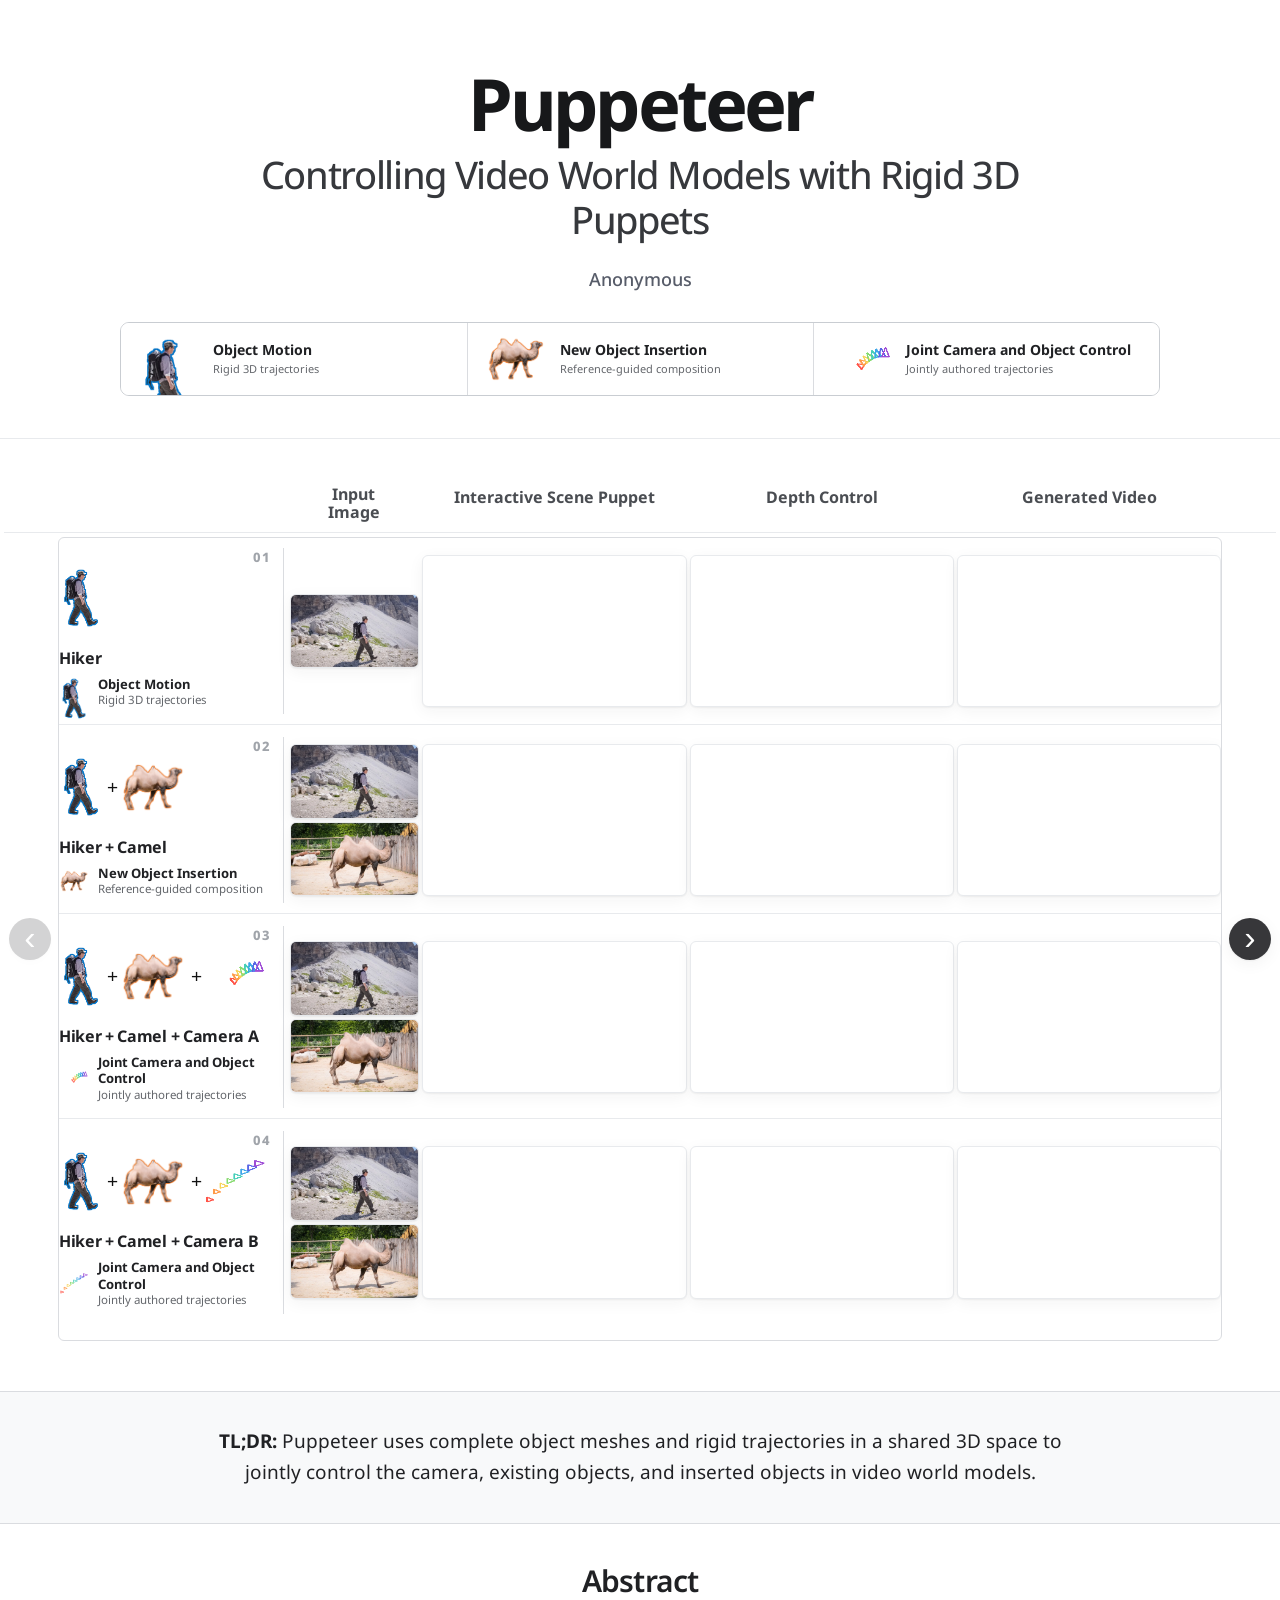
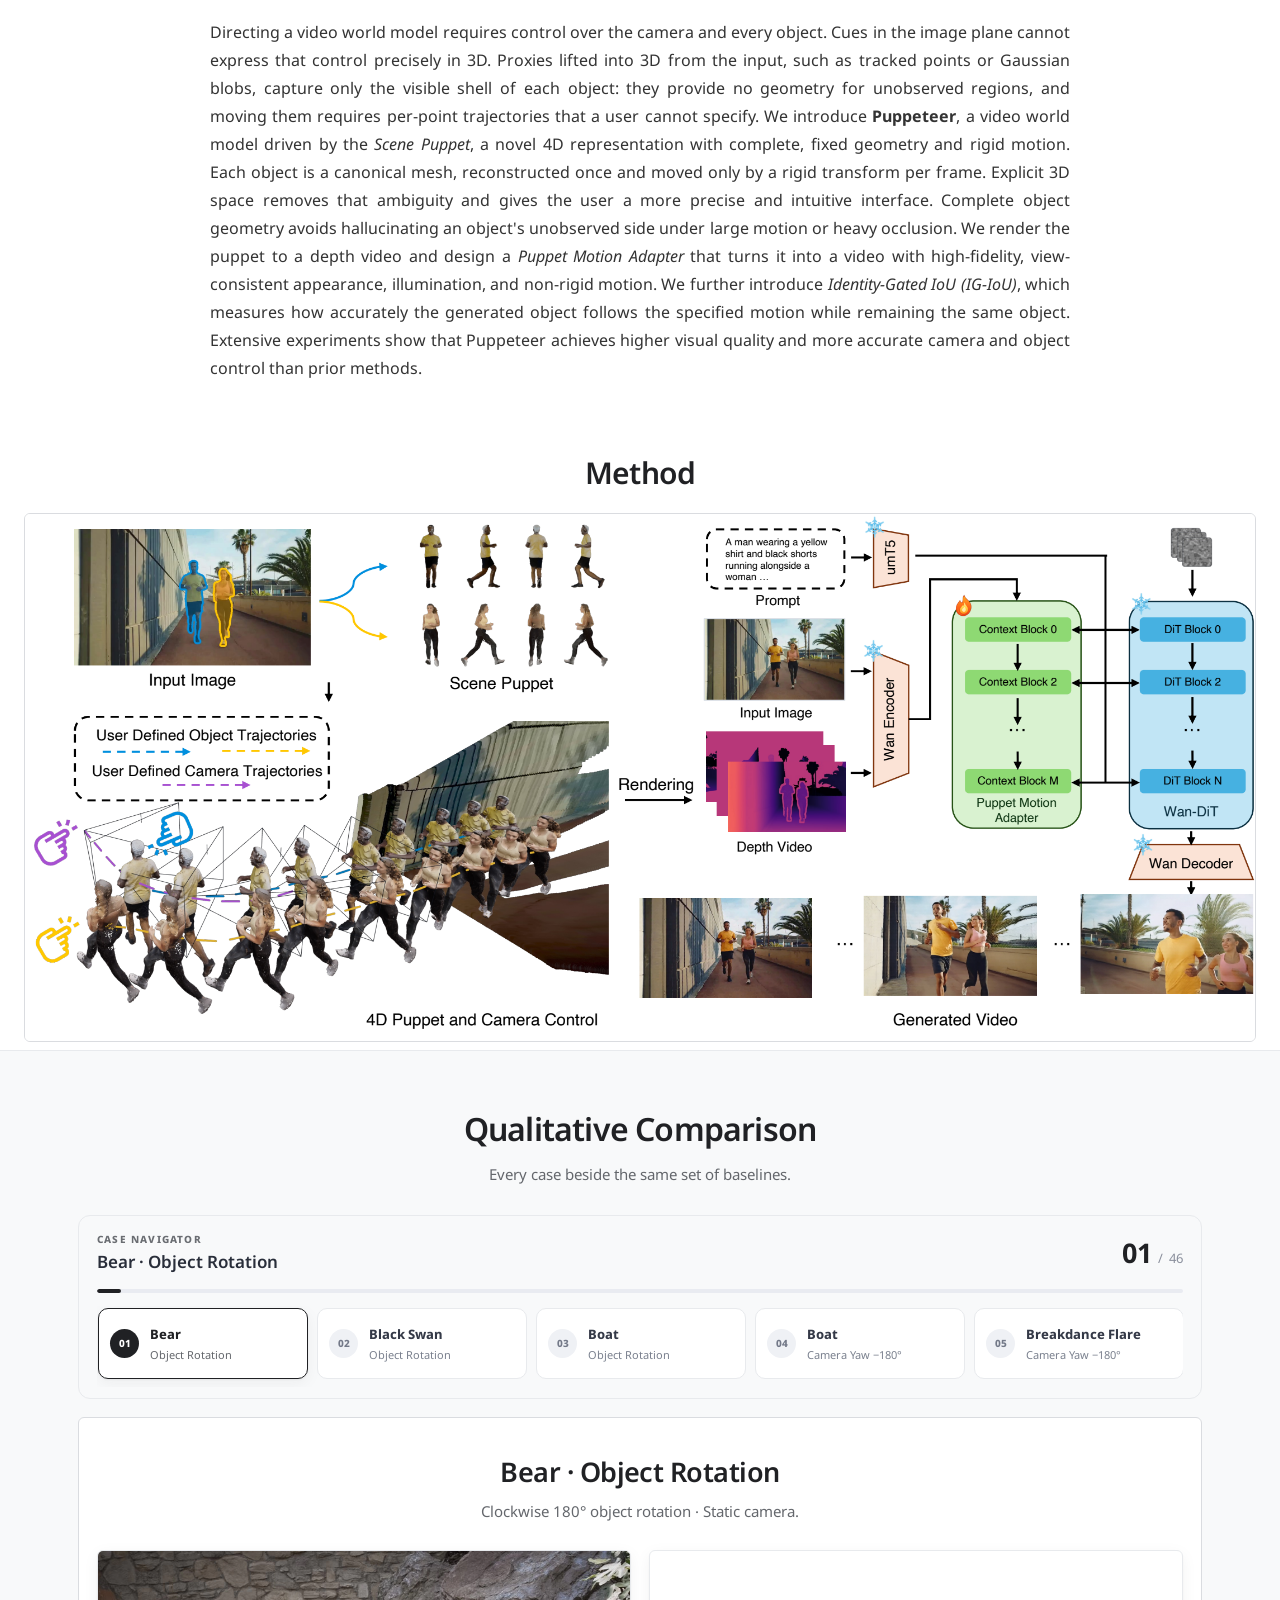
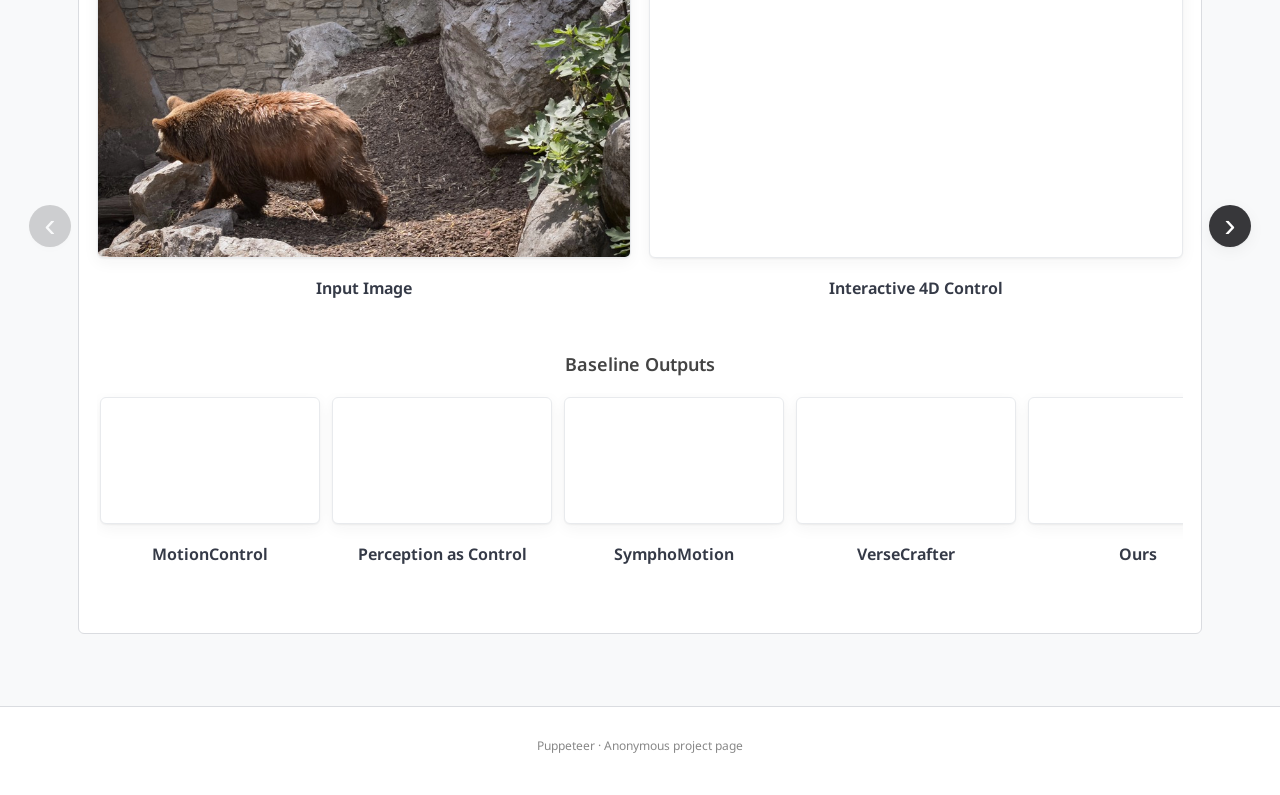
==== commit acc2018e: "Reshape the page into paged teasers and one comparison window - Qualitative Comparison is a single w" ====
--- a/full.html
+++ b/full.html
@@ -19,9 +19,11 @@
     rel="stylesheet"
     href="https://fonts.googleapis.com/css?family=Google+Sans|Noto+Sans|Castoro"
   >
-  <link rel="stylesheet" href="./project-page.css?v=20260910-ed1">
-  <script defer src="./teaser.js?v=20260910-ed1"></script>
-  <script defer src="./qualitative-cases.js?v=20260910-ed1"></script>
+  <link rel="stylesheet" href="./project-page.css?v=20260910-ed3">
+  <!-- qualitative-cases.js first: it exports the carousel and the lazy
+       media observers that teaser.js reuses. -->
+  <script defer src="./qualitative-cases.js?v=20260910-ed3"></script>
+  <script defer src="./teaser.js?v=20260910-ed3"></script>
 </head>
 <body data-edition="full">
   <header class="publication-hero">
@@ -109,14 +111,8 @@
 
   <section
     class="teaser-section"
-    id="hiker-teaser"
-    aria-label="Hiker and camel teaser rows"
-  ></section>
-
-  <section
-    id="bear-teaser"
-    class="teaser-section bear-teaser-section"
-    aria-label="Bear and T-Rex teaser rows"
+    id="teaser"
+    aria-label="Teaser scenes"
   ></section>
 
   <section class="paper-section pipeline-section">
@@ -141,47 +137,14 @@
   <section class="qualitative-section">
     <div class="qualitative-container">
       <header class="qualitative-header">
-        <h2>Qualitative Results</h2>
+        <h2>Qualitative Comparison</h2>
         <p>
-          Browse ground-truth comparisons and authored controls in two
-          independent case windows.
+          Every case beside the same set of baselines.
         </p>
       </header>
 
-      <section
-        class="qualitative-group"
-        aria-labelledby="ground-truth-results-title"
-      >
-        <header class="qualitative-group-header">
-          <span>Reference Comparisons</span>
-          <h3 id="ground-truth-results-title">With Ground Truth</h3>
-          <p>
-            Source sequences with a ground-truth target shown beside every
-            method.
-          </p>
-        </header>
-        <div
-          id="qualitative-ground-truth-cases"
-          class="qualitative-cases"
-        ></div>
-      </section>
+      <div id="qualitative-cases" class="qualitative-cases"></div>
 
-      <section
-        class="qualitative-group"
-        aria-labelledby="no-ground-truth-results-title"
-      >
-        <header class="qualitative-group-header">
-          <span>Authored Controls</span>
-          <h3 id="no-ground-truth-results-title">Without Ground Truth</h3>
-          <p>
-            Object and camera controls evaluated without a captured target.
-          </p>
-        </header>
-        <div
-          id="qualitative-no-ground-truth-cases"
-          class="qualitative-cases"
-        ></div>
-      </section>
       <noscript>
         <p class="javascript-note">
           JavaScript is required to load the qualitative comparisons.
--- a/project-page.css
+++ b/project-page.css
@@ -440,7 +440,7 @@
 }
 
 .qualitative-section {
-  order: 7;
+  order: 6;
   padding: 54px 24px 72px;
   border-top: 1px solid var(--paper-line);
   background: var(--paper-soft);
@@ -470,42 +470,6 @@
   margin: 0;
   color: var(--paper-muted);
   font-size: 15px;
-}
-
-.qualitative-group + .qualitative-group {
-  margin-top: 68px;
-  padding-top: 56px;
-  border-top: 1px solid var(--paper-line);
-}
-
-.qualitative-group-header {
-  margin: 0 54px 18px;
-  padding-top: 13px;
-  border-top: 2px solid var(--paper-ink);
-}
-
-.qualitative-group-header > span {
-  display: block;
-  margin-bottom: 5px;
-  color: var(--paper-muted);
-  font-size: 10px;
-  font-weight: 700;
-  letter-spacing: 0.14em;
-  text-transform: uppercase;
-}
-
-.qualitative-group-header h3 {
-  margin: 0 0 5px;
-  font-family: "Google Sans", "Noto Sans", sans-serif;
-  font-size: 25px;
-  font-weight: 600;
-  letter-spacing: -0.02em;
-}
-
-.qualitative-group-header p {
-  margin: 0;
-  color: var(--paper-muted);
-  font-size: 14px;
 }
 
 .qualitative-carousel {
@@ -835,10 +799,6 @@
   overscroll-behavior-x: contain;
 }
 
-.qualitative-baseline-row.has-ground-truth {
-  grid-template-columns: repeat(6, minmax(220px, 1fr));
-}
-
 .qualitative-baseline-row .media-title {
   min-height: 43px;
   font-size: 16px;
@@ -957,17 +917,7 @@
     padding: 0;
   }
 
-  .qualitative-group + .qualitative-group {
-    margin-top: 48px;
-    padding-top: 40px;
-  }
-
-  .qualitative-group-header {
-    margin-right: 0;
-    margin-left: 0;
-  }
-
-  .qualitative-progress {
+      .qualitative-progress {
     margin-bottom: 13px;
     padding: 14px 12px 8px;
   }
@@ -1104,7 +1054,7 @@
 /* Showcase rows (release edition): the same four-column teaser form, but the
    cases carry no icon equation, so the rail is heading-only. */
 .showcase-section {
-  order: 6;
+  order: 7;
   padding-top: 8px;
   border-top: 1px solid var(--paper-line);
 }
@@ -1131,3 +1081,315 @@
   border-radius: 6px;
   background: #fff;
 }
+
+/* The showcase reuses the qualitative carousel, so its slides need the same
+   full-width flex basis the qualitative slides get. */
+.qualitative-carousel .teaser-page {
+  flex: 0 0 100%;
+  min-width: 0;
+  /* No side padding: .qualitative-carousel already insets by 54px to clear the
+     overlaid prev/next buttons, and doubling it narrows the row until the
+     column headings no longer line up with the columns. */
+  padding: 10px 0 16px;
+}
+
+.teaser-section .showcase-carousel-mount {
+  margin-top: 4px;
+}
+
+/* Match the slide's side padding so the column headings line up with the
+   columns underneath them. */
+.teaser-section .teaser-column-headings {
+  padding-right: 54px;
+  padding-left: 54px;
+}
+
+@media (max-width: 760px) {
+  .teaser-section .teaser-column-headings {
+    padding-right: 0;
+    padding-left: 0;
+  }
+}
+
+.teaser-section .qualitative-carousel .case {
+  padding-top: 0;
+  border-top: 0;
+}
+
+@media (max-width: 760px) {
+  .qualitative-carousel .teaser-page {
+    padding: 10px 0 16px;
+  }
+}
+
+/* ===========================================================================
+   Page polish
+   Section headings, vertical rhythm and softer carousel chrome. The palette
+   stays monochrome; only weight, spacing and depth change.
+   =========================================================================== */
+
+:root {
+  --paper-hairline: #e8eaed;
+  --paper-shadow: 0 1px 2px rgba(32, 33, 36, 0.06),
+    0 4px 16px rgba(32, 33, 36, 0.05);
+}
+
+/* --- section headings ---------------------------------------------------- */
+
+.teaser-heading {
+  width: min(100%, 1740px);
+  margin: 0 auto 22px;
+  padding: 0 54px;
+}
+
+.teaser-kicker {
+  display: block;
+  margin-bottom: 7px;
+  color: var(--paper-muted);
+  font-family: "Google Sans", "Noto Sans", sans-serif;
+  font-size: 12px;
+  font-weight: 700;
+  letter-spacing: 0.14em;
+  text-transform: uppercase;
+}
+
+.teaser-heading h2 {
+  margin: 0;
+  color: var(--paper-ink);
+  font-family: "Google Sans", "Noto Sans", sans-serif;
+  font-size: 27px;
+  font-weight: 700;
+  letter-spacing: -0.02em;
+  line-height: 1.2;
+}
+
+.teaser-heading p {
+  max-width: 68ch;
+  margin: 9px 0 0;
+  color: var(--paper-muted);
+  font-size: 15px;
+  line-height: 1.55;
+}
+
+/* --- vertical rhythm ----------------------------------------------------- */
+
+.teaser-section {
+  padding: 46px 4px 50px;
+  border-top: 1px solid var(--paper-hairline);
+}
+
+.teaser-section:first-of-type {
+  border-top: 0;
+}
+
+.bear-teaser-section,
+.showcase-section {
+  padding-top: 46px;
+  border-top: 1px solid var(--paper-hairline);
+}
+
+.pipeline-section {
+  padding-bottom: 8px;
+}
+
+.qualitative-section {
+  border-top: 1px solid var(--paper-hairline);
+}
+
+/* --- carousel chrome ----------------------------------------------------- */
+
+.qualitative-progress {
+  border-color: var(--paper-hairline);
+  border-radius: 12px;
+  background: var(--paper-soft);
+  box-shadow: none;
+}
+
+.qualitative-progress-item {
+  border-color: var(--paper-hairline);
+  border-radius: 10px;
+  background: #fff;
+  transition: border-color 140ms ease, box-shadow 140ms ease;
+}
+
+.qualitative-progress-item:hover {
+  border-color: #bdc1c6;
+}
+
+.qualitative-progress-item.is-active {
+  box-shadow: var(--paper-shadow);
+}
+
+.qualitative-carousel-button {
+  border-color: var(--paper-hairline);
+  box-shadow: var(--paper-shadow);
+  transition: transform 140ms ease, box-shadow 140ms ease;
+}
+
+.qualitative-carousel-button:not(:disabled):hover {
+  transform: translateY(-50%) scale(1.06);
+}
+
+/* --- media cards --------------------------------------------------------- */
+
+.media-frame {
+  border-color: var(--paper-hairline);
+  border-radius: 6px;
+  box-shadow: var(--paper-shadow);
+}
+
+.teaser-column-headings {
+  border-bottom-color: var(--paper-hairline);
+}
+
+.case {
+  border-top-color: var(--paper-hairline);
+}
+
+/* --- focus visibility ---------------------------------------------------- */
+
+.qualitative-carousel-button:focus-visible,
+.qualitative-progress-item:focus-visible,
+.bear-seed-button:focus-visible,
+.qualitative-carousel:focus-visible {
+  outline: 2px solid var(--paper-ink);
+  outline-offset: 2px;
+}
+
+@media (max-width: 760px) {
+  .teaser-heading {
+    padding: 0 2px;
+  }
+
+  .teaser-heading h2 {
+    font-size: 22px;
+  }
+}
+
+/* Rows stacked inside one carousel page. */
+.teaser-page .case + .case {
+  border-top: 1px solid var(--paper-hairline);
+  padding-top: 12px;
+}
+
+/* Per-case capability badge in the rail: same wording and icons as the hero
+   strip, so a row states which of the three controls it exercises. */
+.capability {
+  display: flex;
+  align-items: center;
+  gap: 9px;
+  margin-top: 8px;
+}
+
+.capability-icon {
+  display: grid;
+  width: 30px;
+  height: 30px;
+  flex: none;
+  place-items: center;
+}
+
+.capability-icon img {
+  max-width: 100%;
+  max-height: 100%;
+  object-fit: contain;
+}
+
+.capability-copy {
+  display: flex;
+  min-width: 0;
+  flex-direction: column;
+}
+
+.capability-copy strong {
+  color: var(--paper-ink);
+  font-family: "Google Sans", "Noto Sans", sans-serif;
+  font-size: 13px;
+  font-weight: 700;
+  line-height: 1.25;
+  white-space: normal;
+}
+
+.capability-copy small {
+  margin-top: 1px;
+  color: var(--paper-muted);
+  font-size: 11.5px;
+  line-height: 1.3;
+  white-space: normal;
+}
+
+/* The results section stands apart from the teaser above it: its own ground,
+   full-width rules, and a heading that matches the qualitative section. */
+.showcase-section {
+  padding: 52px 4px 56px;
+  border-top: 1px solid var(--paper-line);
+  border-bottom: 1px solid var(--paper-line);
+  background: var(--paper-soft);
+}
+
+.showcase-section .teaser-heading {
+  margin-bottom: 26px;
+  text-align: center;
+}
+
+.showcase-section .teaser-heading h2 {
+  font-size: 30px;
+}
+
+.showcase-section .qualitative-progress {
+  background: #fff;
+}
+
+/* Rows here have no icon equation, so the rail is heading plus one line. */
+.showcase-section .feature-rail {
+  min-height: 0;
+}
+
+.showcase-section .feature-row-index {
+  top: 2px;
+}
+
+/* --- results section: centred heading, panels two by two ------------------ */
+
+.showcase-section .teaser-heading {
+  width: min(100%, 900px);
+  margin: 0 auto 30px;
+  padding: 0 16px;
+  text-align: center;
+}
+
+.showcase-section .teaser-heading h2 {
+  font-family: "Google Sans", "Noto Sans", sans-serif;
+  font-size: 27px;
+  font-weight: 700;
+  letter-spacing: -0.02em;
+}
+
+/* Two panels across is twice the width of a teaser column, so the block is
+   capped and centred rather than filling the full page width. */
+.media-grid.is-paired {
+  width: min(100%, 1020px);
+  grid-template-columns: repeat(2, minmax(0, 1fr));
+  gap: 12px 10px;
+}
+
+.showcase-section .case {
+  grid-template-columns: minmax(150px, 168px) minmax(0, 1fr);
+  justify-content: center;
+}
+
+.showcase-section .feature-rail h2 {
+  font-size: 15px;
+}
+
+/* Each panel labels itself, because a two-by-two block has no column header. */
+.feature-row.is-paired .media-title {
+  display: flex;
+  min-height: 0;
+  margin: 8px 0 0;
+  font-size: 14px;
+}
+
+.feature-row.is-paired .media-card {
+  flex-direction: column-reverse;
+}
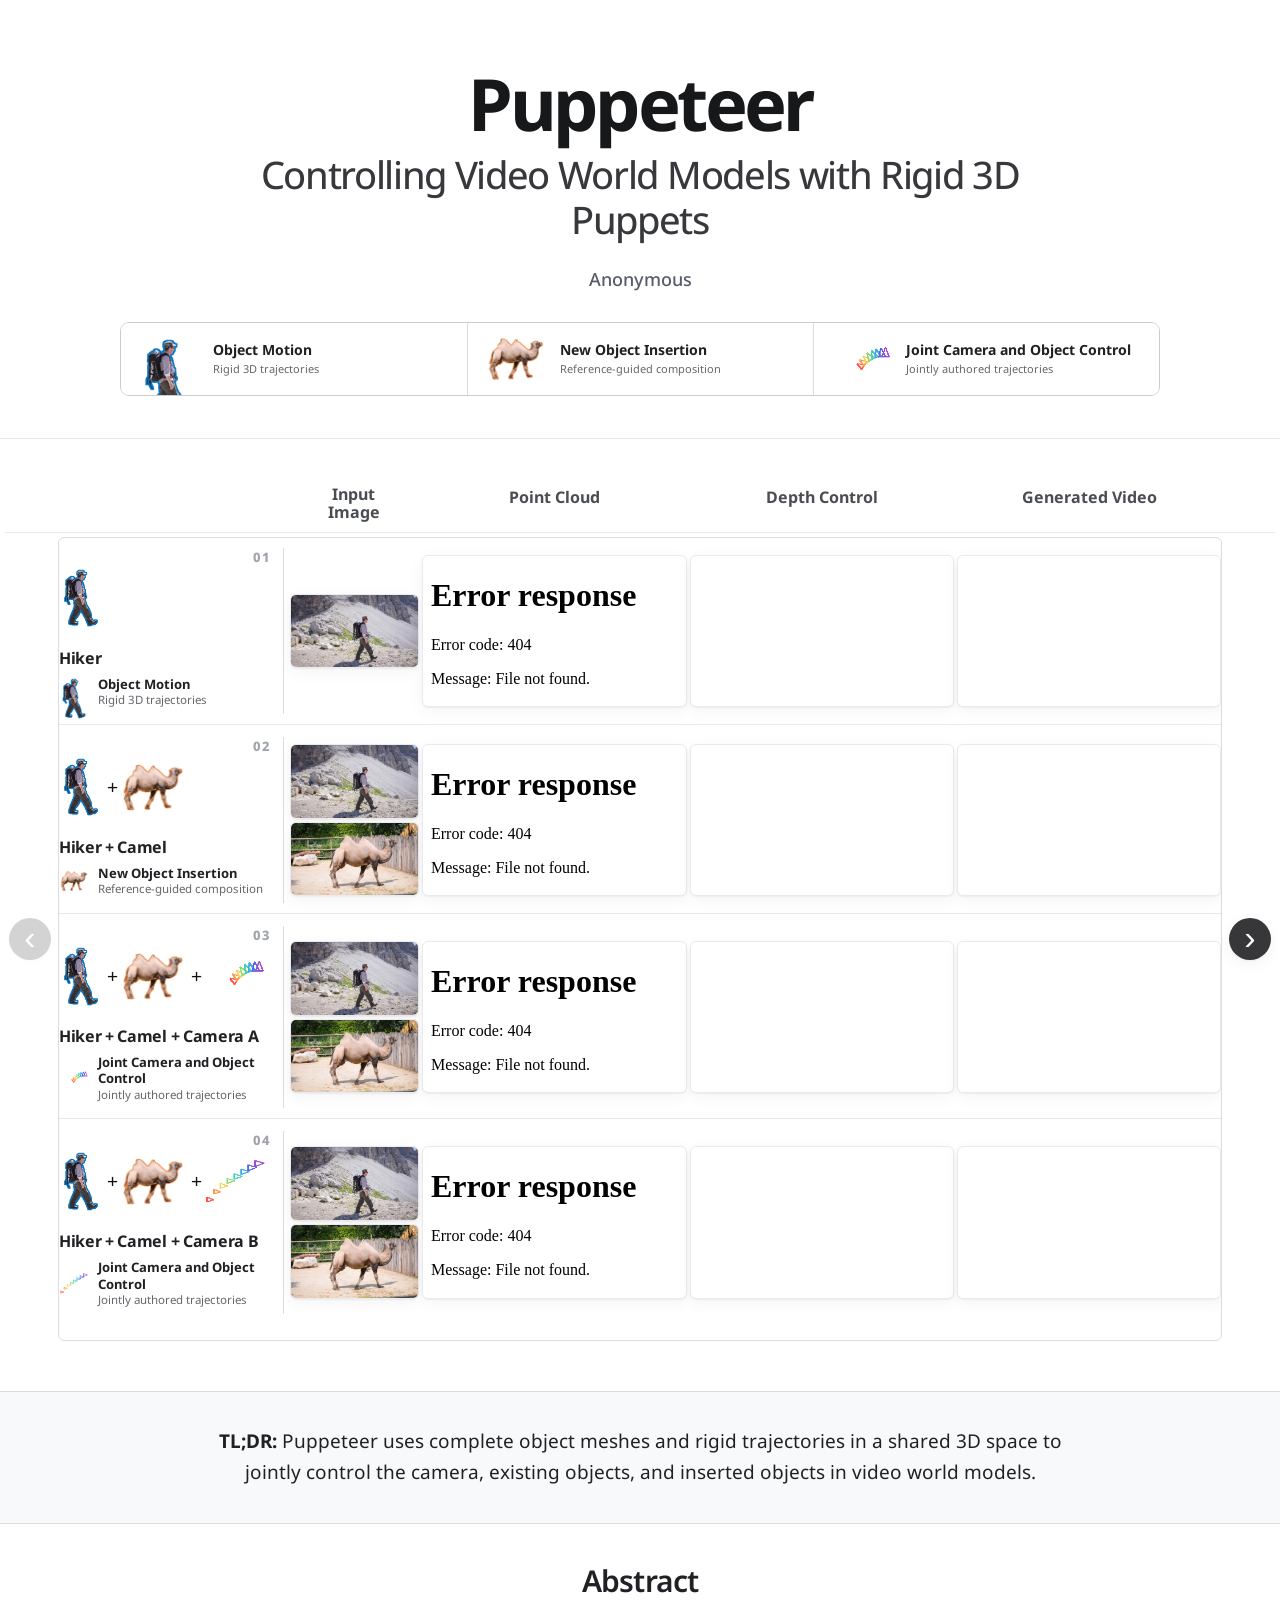
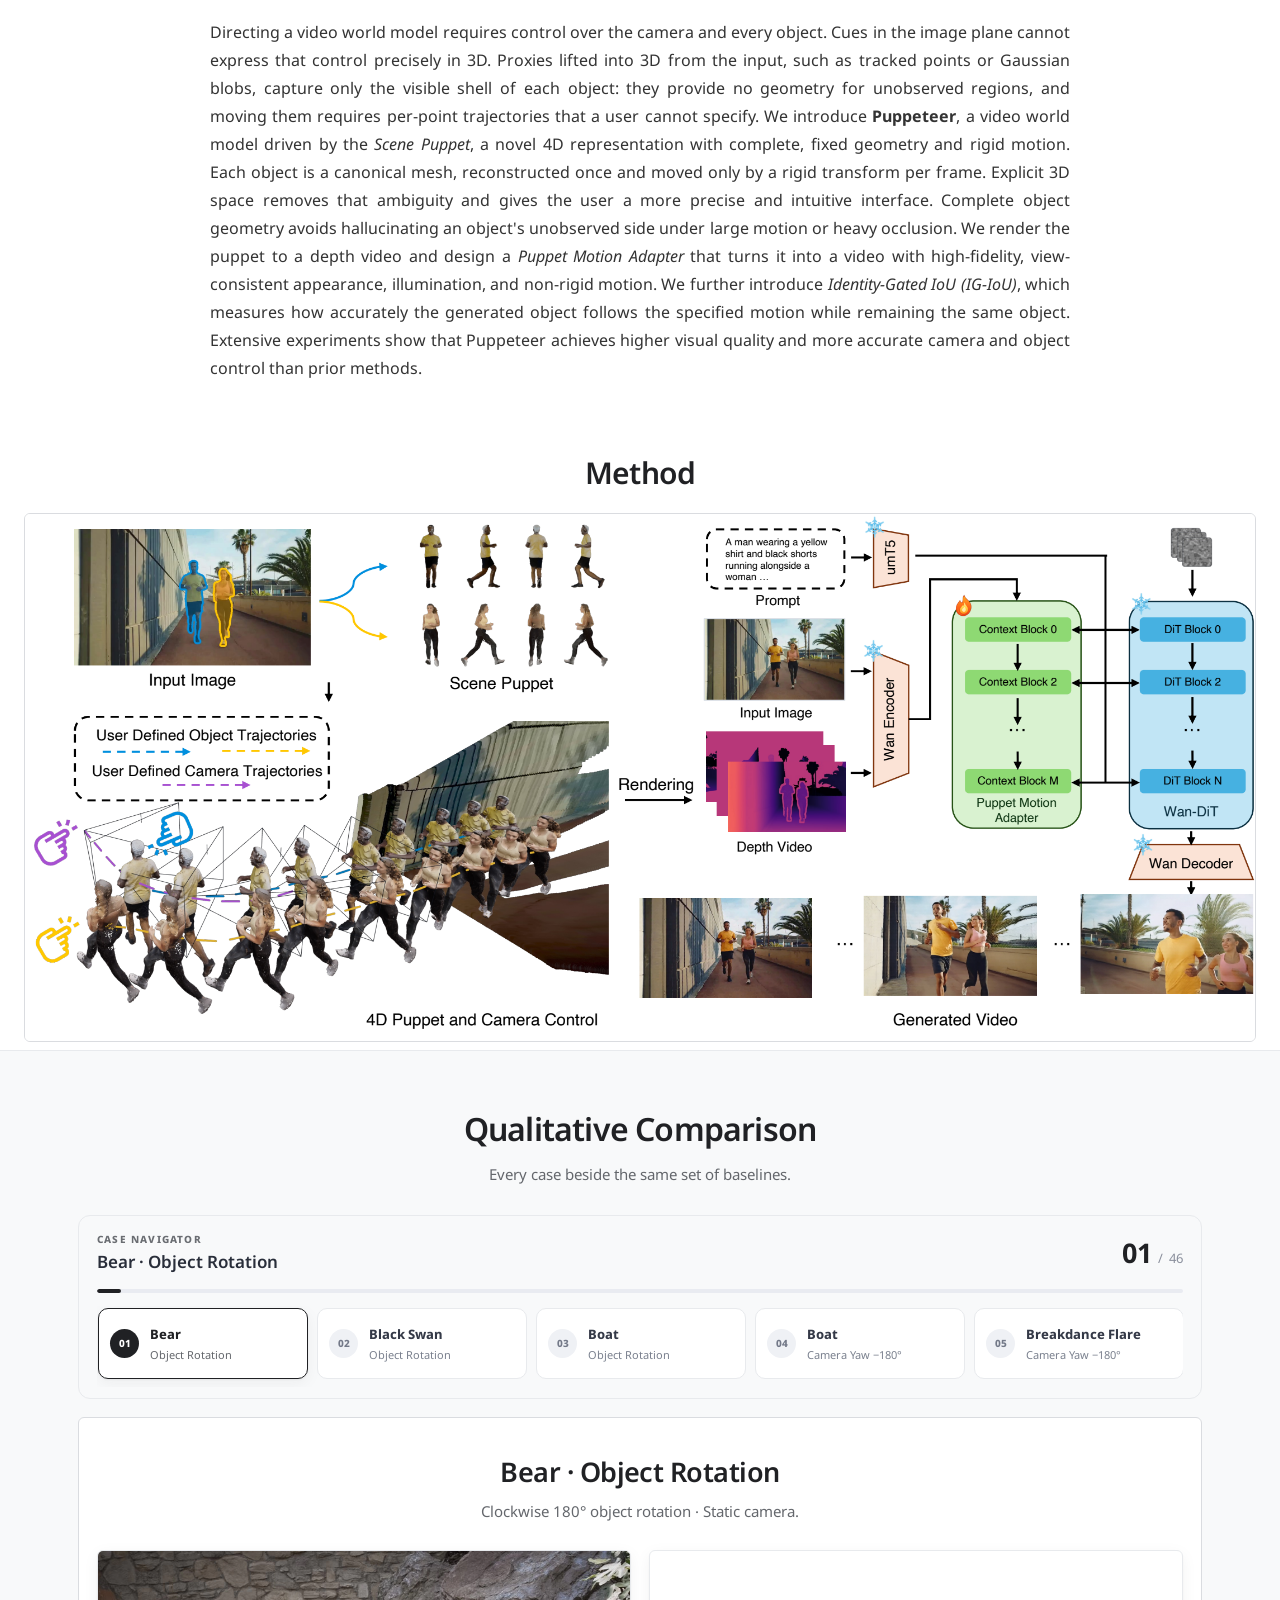
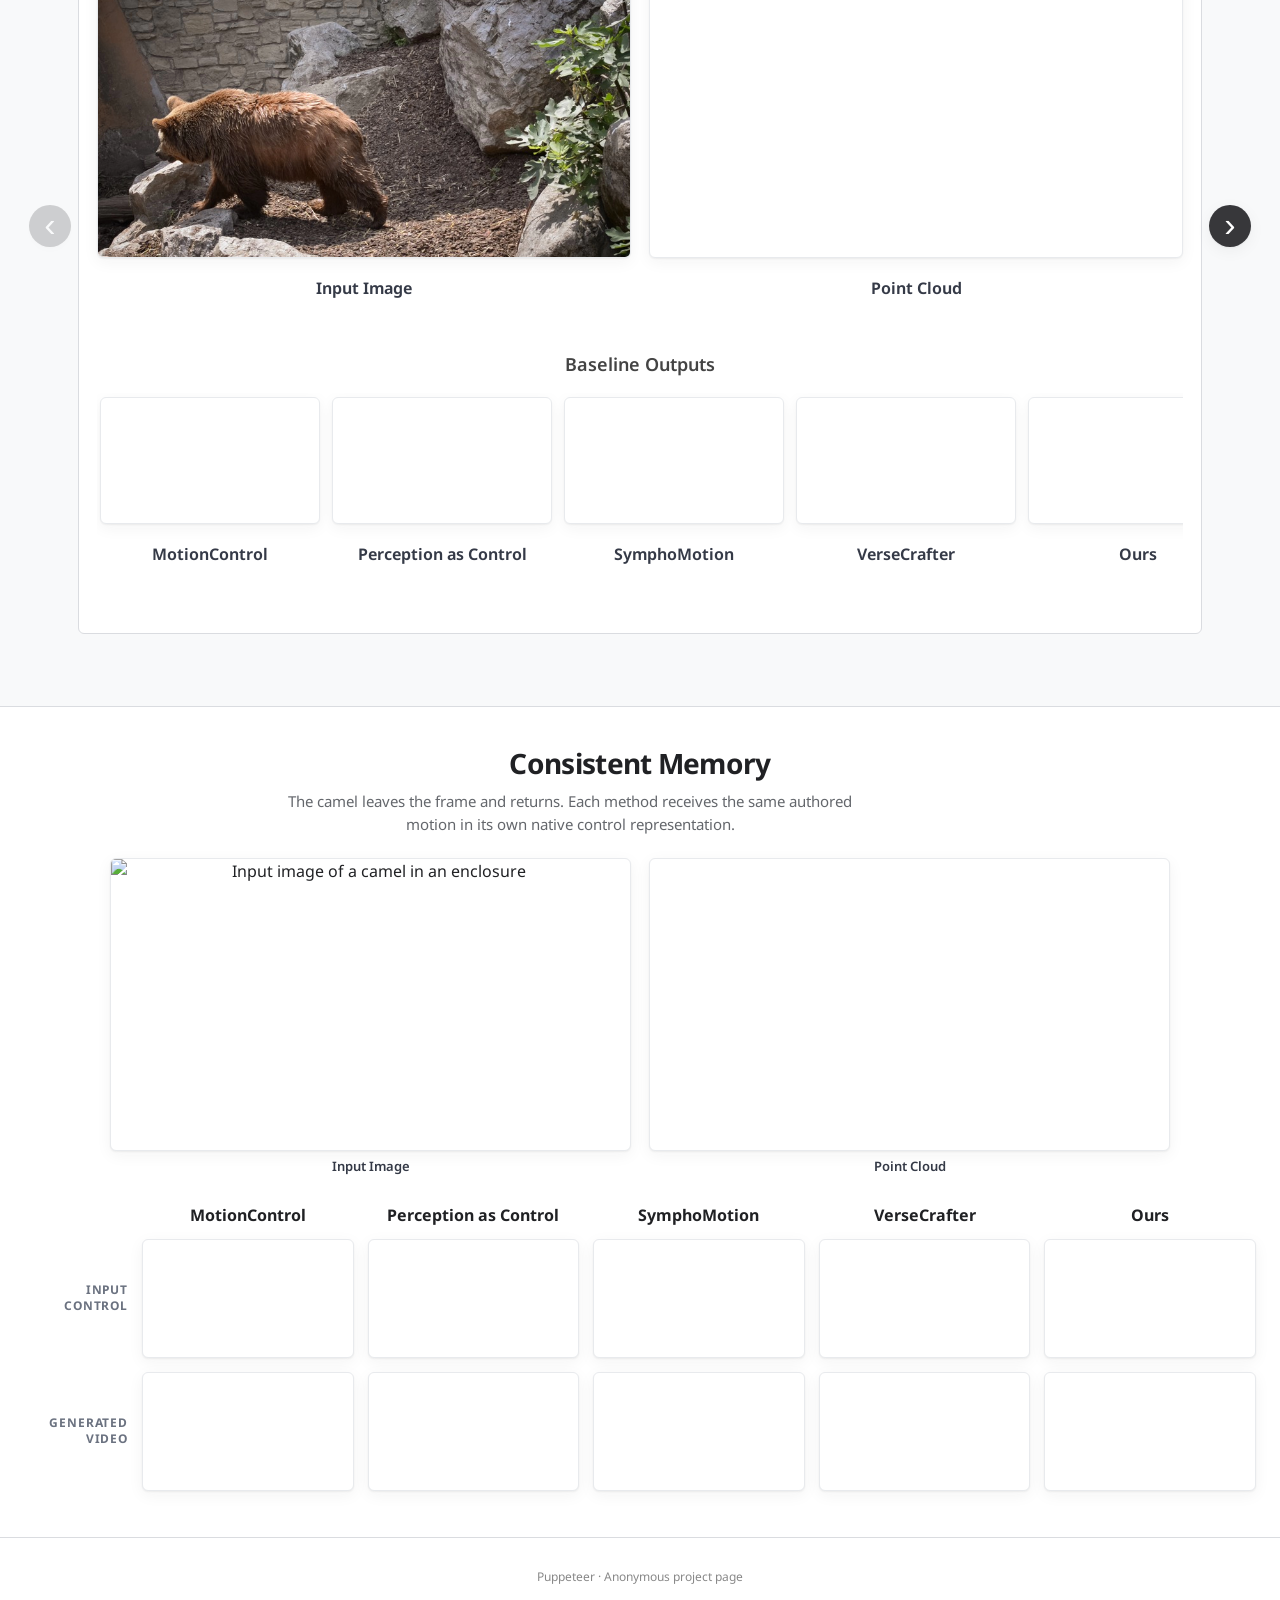
==== commit 3b3ee962: "Add a Consistent Memory comparison after Qualitative Comparison. The camel occlusion case sits in a " ====
--- a/full.html
+++ b/full.html
@@ -19,11 +19,11 @@
     rel="stylesheet"
     href="https://fonts.googleapis.com/css?family=Google+Sans|Noto+Sans|Castoro"
   >
-  <link rel="stylesheet" href="./project-page.css?v=20260910-ed3">
+  <link rel="stylesheet" href="./project-page.css?v=20260912-memory">
   <!-- qualitative-cases.js first: it exports the carousel and the lazy
        media observers that teaser.js reuses. -->
-  <script defer src="./qualitative-cases.js?v=20260910-ed3"></script>
-  <script defer src="./teaser.js?v=20260910-ed3"></script>
+  <script defer src="./qualitative-cases.js?v=20260912-memory"></script>
+  <script defer src="./teaser.js?v=20260912-memory"></script>
 </head>
 <body data-edition="full">
   <header class="publication-hero">
@@ -128,6 +128,7 @@
     </figure>
   </section>
 
+
   <section
     class="teaser-section showcase-section"
     id="showcase-teaser"
@@ -153,6 +154,126 @@
     </div>
   </section>
 
+  <section class="authored-comparison-section" aria-labelledby="consistent-memory-title">
+    <div class="authored-comparison-container">
+      <header class="teaser-heading">
+        <h2 id="consistent-memory-title">Consistent Memory</h2>
+        <p>
+          The camel leaves the frame and returns. Each method receives the
+          same authored motion in its own native control representation.
+        </p>
+      </header>
+
+      <div class="authored-scene-pair">
+        <figure class="media-card">
+          <figcaption class="media-title">Input Image</figcaption>
+          <div class="media-frame">
+            <img
+              src="./assets/camel-disappear-input.png"
+              alt="Input image of a camel in an enclosure"
+              loading="lazy"
+            >
+          </div>
+        </figure>
+        <figure class="media-card">
+          <figcaption class="media-title">Point Cloud</figcaption>
+          <div class="media-frame">
+            <iframe
+              data-lazy-iframe
+              data-src="./viser-client/?playbackPath=../assets/camel-disappear-scene.viser"
+              title="Interactive point cloud for the camel motion case"
+              loading="lazy"
+              allow="fullscreen"
+            ></iframe>
+          </div>
+        </figure>
+      </div>
+
+      <div class="authored-grid" data-video-sync>
+        <div class="authored-grid-fill" aria-hidden="true"></div>
+        <h3 class="authored-method-name">MotionControl</h3>
+        <h3 class="authored-method-name">Perception as Control</h3>
+        <h3 class="authored-method-name">SymphoMotion</h3>
+        <h3 class="authored-method-name">VerseCrafter</h3>
+        <h3 class="authored-method-name">Ours</h3>
+
+        <p class="authored-row-label">Input Control</p>
+        <figure class="media-card">
+          <div class="media-frame">
+            <video muted loop playsinline preload="none" data-lazy-video>
+              <source data-src="./assets/camel-disappear-motioncontrol-control.mp4" type="video/mp4">
+            </video>
+          </div>
+        </figure>
+        <figure class="media-card">
+          <div class="media-frame">
+            <video muted loop playsinline preload="none" data-lazy-video>
+              <source data-src="./assets/camel-disappear-perception-as-control-control.mp4" type="video/mp4">
+            </video>
+          </div>
+        </figure>
+        <figure class="media-card">
+          <div class="media-frame">
+            <video muted loop playsinline preload="none" data-lazy-video>
+              <source data-src="./assets/camel-disappear-scene-for-motion-control.mp4" type="video/mp4">
+            </video>
+          </div>
+        </figure>
+        <figure class="media-card">
+          <div class="media-frame">
+            <video muted loop playsinline preload="none" data-lazy-video>
+              <source data-src="./assets/camel-disappear-versecrafter-control.mp4" type="video/mp4">
+            </video>
+          </div>
+        </figure>
+        <figure class="media-card">
+          <div class="media-frame">
+            <video muted loop playsinline preload="none" data-lazy-video>
+              <source data-src="./assets/camel-disappear-v7-for-vace-control.mp4" type="video/mp4">
+            </video>
+          </div>
+        </figure>
+
+        <p class="authored-row-label">Generated Video</p>
+        <figure class="media-card">
+          <div class="media-frame">
+            <video muted loop playsinline preload="none" data-lazy-video>
+              <source data-src="./assets/camel-disappear-motioncontrol.mp4" type="video/mp4">
+            </video>
+          </div>
+        </figure>
+        <figure class="media-card">
+          <div class="media-frame">
+            <video muted loop playsinline preload="none" data-lazy-video>
+              <source data-src="./assets/camel-disappear-perception-as-control.mp4" type="video/mp4">
+            </video>
+          </div>
+        </figure>
+        <figure class="media-card">
+          <div class="media-frame">
+            <video muted loop playsinline preload="none" data-lazy-video>
+              <source data-src="./assets/camel-disappear-scene-for-motion.mp4" type="video/mp4">
+            </video>
+          </div>
+        </figure>
+        <figure class="media-card">
+          <div class="media-frame">
+            <video muted loop playsinline preload="none" data-lazy-video>
+              <source data-src="./assets/camel-disappear-versecrafter.mp4" type="video/mp4">
+            </video>
+          </div>
+        </figure>
+        <figure class="media-card">
+          <div class="media-frame">
+            <video muted loop playsinline preload="none" data-lazy-video>
+              <source data-src="./assets/camel-disappear-v7-for-vace.mp4" type="video/mp4">
+            </video>
+          </div>
+        </figure>
+      </div>
+    </div>
+  </section>
+
   <footer class="site-footer">
     Puppeteer · Anonymous project page
   </footer>
--- a/project-page.css
+++ b/project-page.css
@@ -811,7 +811,7 @@
 }
 
 .site-footer {
-  order: 8;
+  order: 9;
   padding: 30px 24px 40px;
   border-top: 1px solid var(--paper-line);
   color: #888;
@@ -1054,7 +1054,7 @@
 /* Showcase rows (release edition): the same four-column teaser form, but the
    cases carry no icon equation, so the rail is heading-only. */
 .showcase-section {
-  order: 7;
+  order: 8;
   padding-top: 8px;
   border-top: 1px solid var(--paper-line);
 }
@@ -1365,17 +1365,24 @@
   letter-spacing: -0.02em;
 }
 
-/* Two panels across is twice the width of a teaser column, so the block is
-   capped and centred rather than filling the full page width. */
+/* Two panels across is twice the width of a teaser column, so the whole
+   window -- navigator, arrows and slides -- is capped and centred instead of
+   running the full page width. One width, set here, drives all of it. */
+/* Same width as the Qualitative Comparison window below it, so the two
+   result sections line up. */
+.showcase-section .showcase-carousel-mount {
+  width: min(100%, 1740px);
+  margin: 4px auto 0;
+  padding: 0 24px;
+}
+
 .media-grid.is-paired {
-  width: min(100%, 1020px);
   grid-template-columns: repeat(2, minmax(0, 1fr));
   gap: 12px 10px;
 }
 
 .showcase-section .case {
-  grid-template-columns: minmax(150px, 168px) minmax(0, 1fr);
-  justify-content: center;
+  grid-template-columns: minmax(150px, 170px) minmax(0, 1fr);
 }
 
 .showcase-section .feature-rail h2 {
@@ -1393,3 +1400,107 @@
 .feature-row.is-paired .media-card {
   flex-direction: column-reverse;
 }
+
+/* Consistent Memory: same window width as the result sections above and
+   below, with the scene pair centred and every method tile the same size. */
+.authored-comparison-section {
+  order: 7;
+  padding: 40px 24px 46px;
+  border-top: 1px solid var(--paper-line);
+  background: #fff;
+}
+
+.authored-comparison-container {
+  width: min(100%, 1740px);
+  margin: 0 auto;
+}
+
+.authored-comparison-section .teaser-heading {
+  width: min(100%, 860px);
+  margin: 0 auto 22px;
+  text-align: center;
+}
+
+.authored-comparison-section .teaser-heading h2 {
+  font-family: "Google Sans", "Noto Sans", sans-serif;
+  font-size: 28px;
+  font-weight: 700;
+  letter-spacing: -0.025em;
+}
+
+.authored-scene-pair {
+  display: grid;
+  grid-template-columns: repeat(2, minmax(0, 1fr));
+  gap: 18px;
+  width: min(100%, 1060px);
+  margin: 0 auto 30px;
+}
+
+.authored-grid {
+  display: grid;
+  grid-template-columns: 104px repeat(5, minmax(0, 1fr));
+  align-items: start;
+  gap: 14px;
+}
+
+.authored-row-label {
+  align-self: center;
+  margin: 0;
+  color: #6b7280;
+  font: 700 12px/1.35 "Google Sans", "Noto Sans", sans-serif;
+  letter-spacing: 0.07em;
+  text-align: right;
+  text-transform: uppercase;
+}
+
+.authored-method-name {
+  align-self: end;
+  margin: 0;
+  color: var(--paper-ink);
+  font: 700 16px/1.25 "Google Sans", "Noto Sans", sans-serif;
+  text-align: center;
+}
+
+.authored-grid-fill {
+  grid-column: 1;
+}
+
+.authored-scene-pair .media-title,
+.authored-grid .media-title {
+  min-height: 0;
+  margin: 7px 0 0;
+  font-size: 13px;
+  font-weight: 600;
+  line-height: 1.3;
+}
+
+.authored-comparison-section .media-frame {
+  aspect-ratio: 854 / 480;
+}
+
+@media (max-width: 1000px) {
+  .authored-grid {
+    grid-template-columns: repeat(5, minmax(0, 1fr));
+  }
+
+  .authored-row-label {
+    grid-column: 1 / -1;
+    text-align: left;
+  }
+
+  .authored-grid-fill {
+    display: none;
+  }
+}
+
+@media (max-width: 700px) {
+  .authored-comparison-section {
+    padding-right: 14px;
+    padding-left: 14px;
+  }
+
+  .authored-scene-pair,
+  .authored-grid {
+    grid-template-columns: repeat(2, minmax(0, 1fr));
+  }
+}
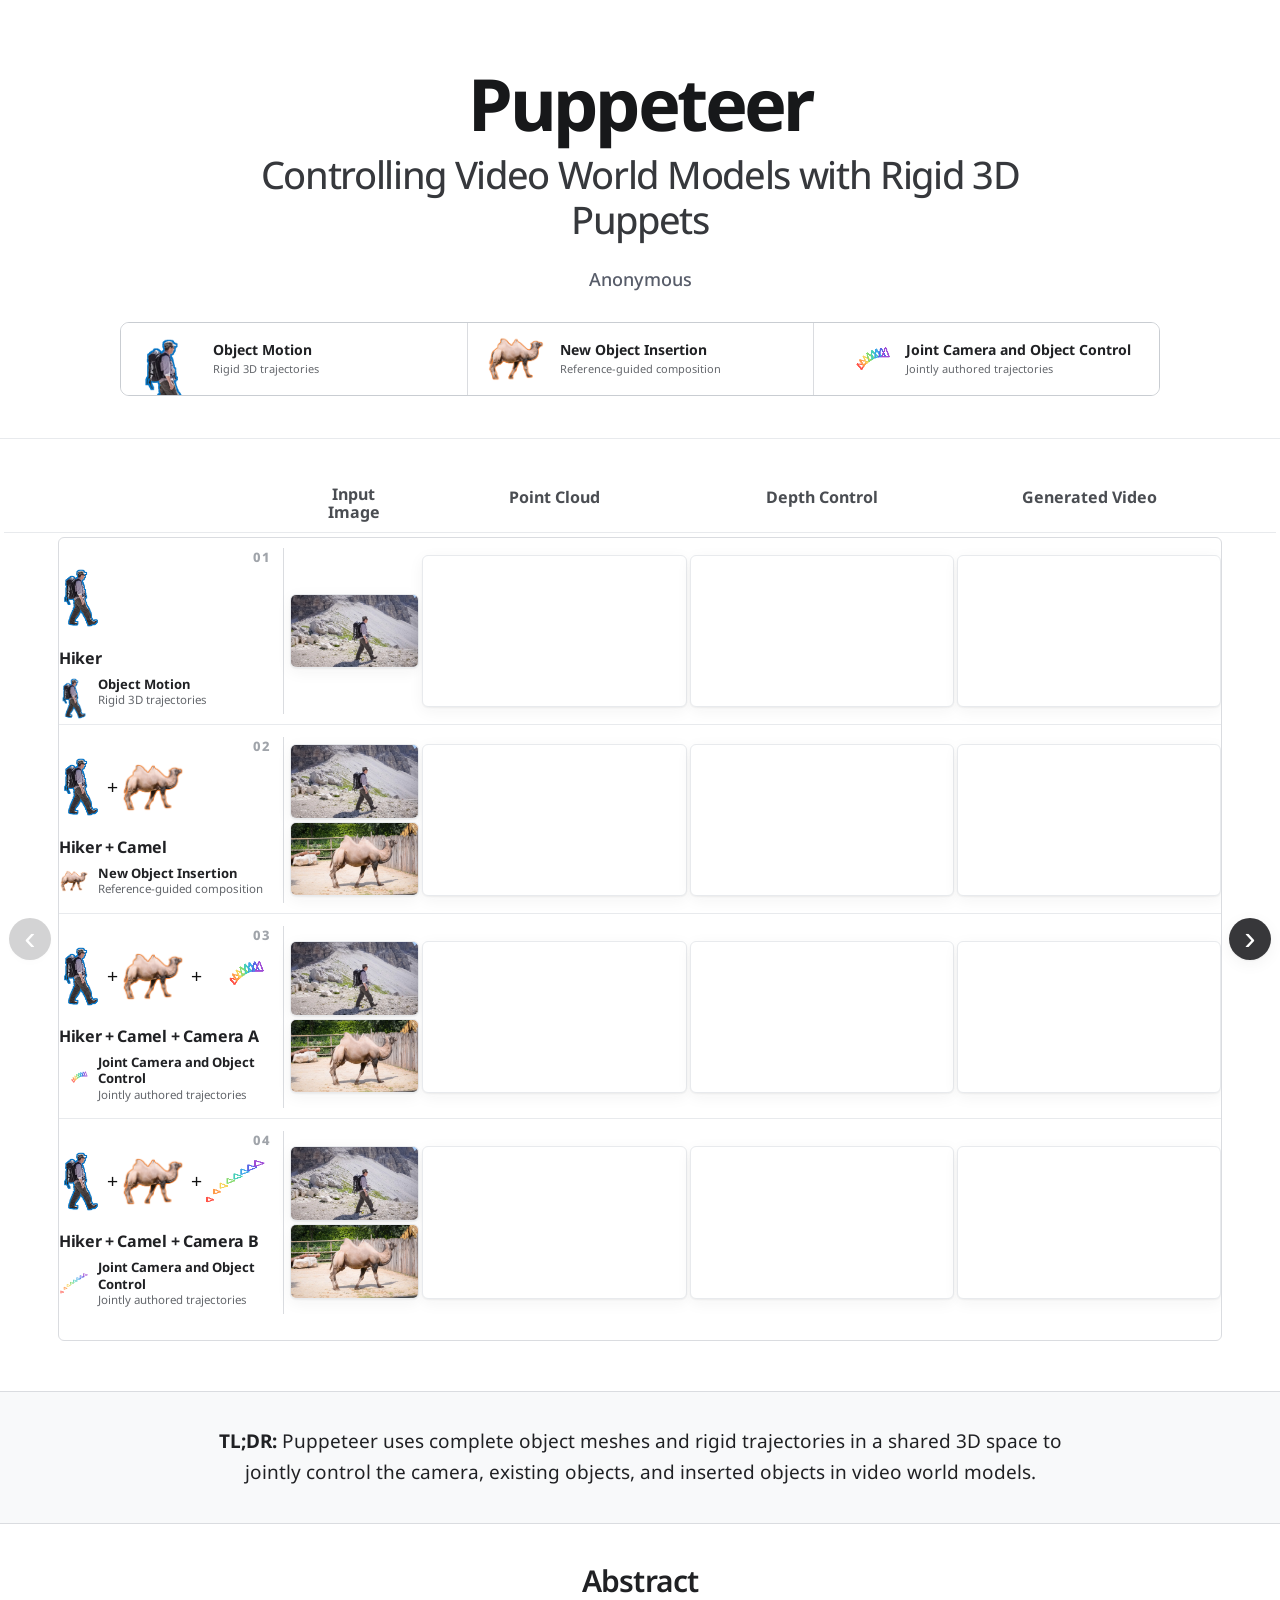
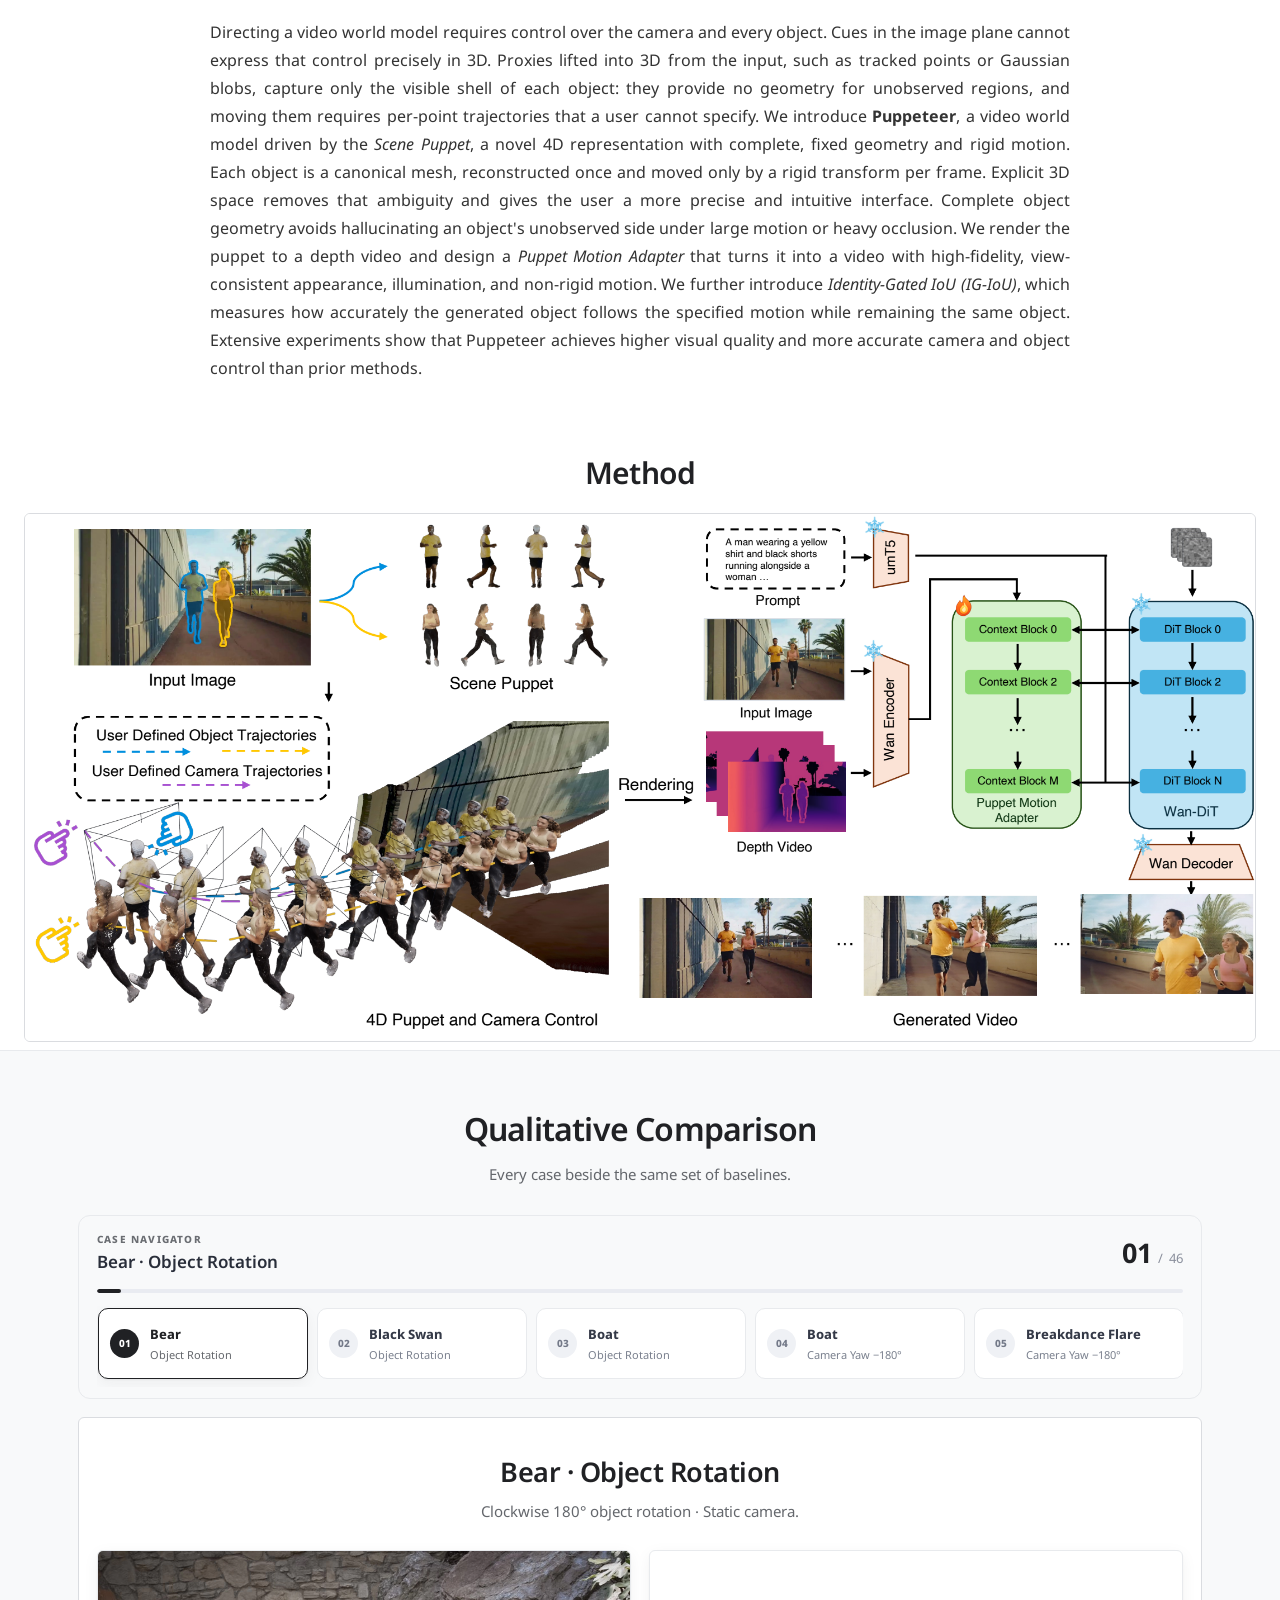
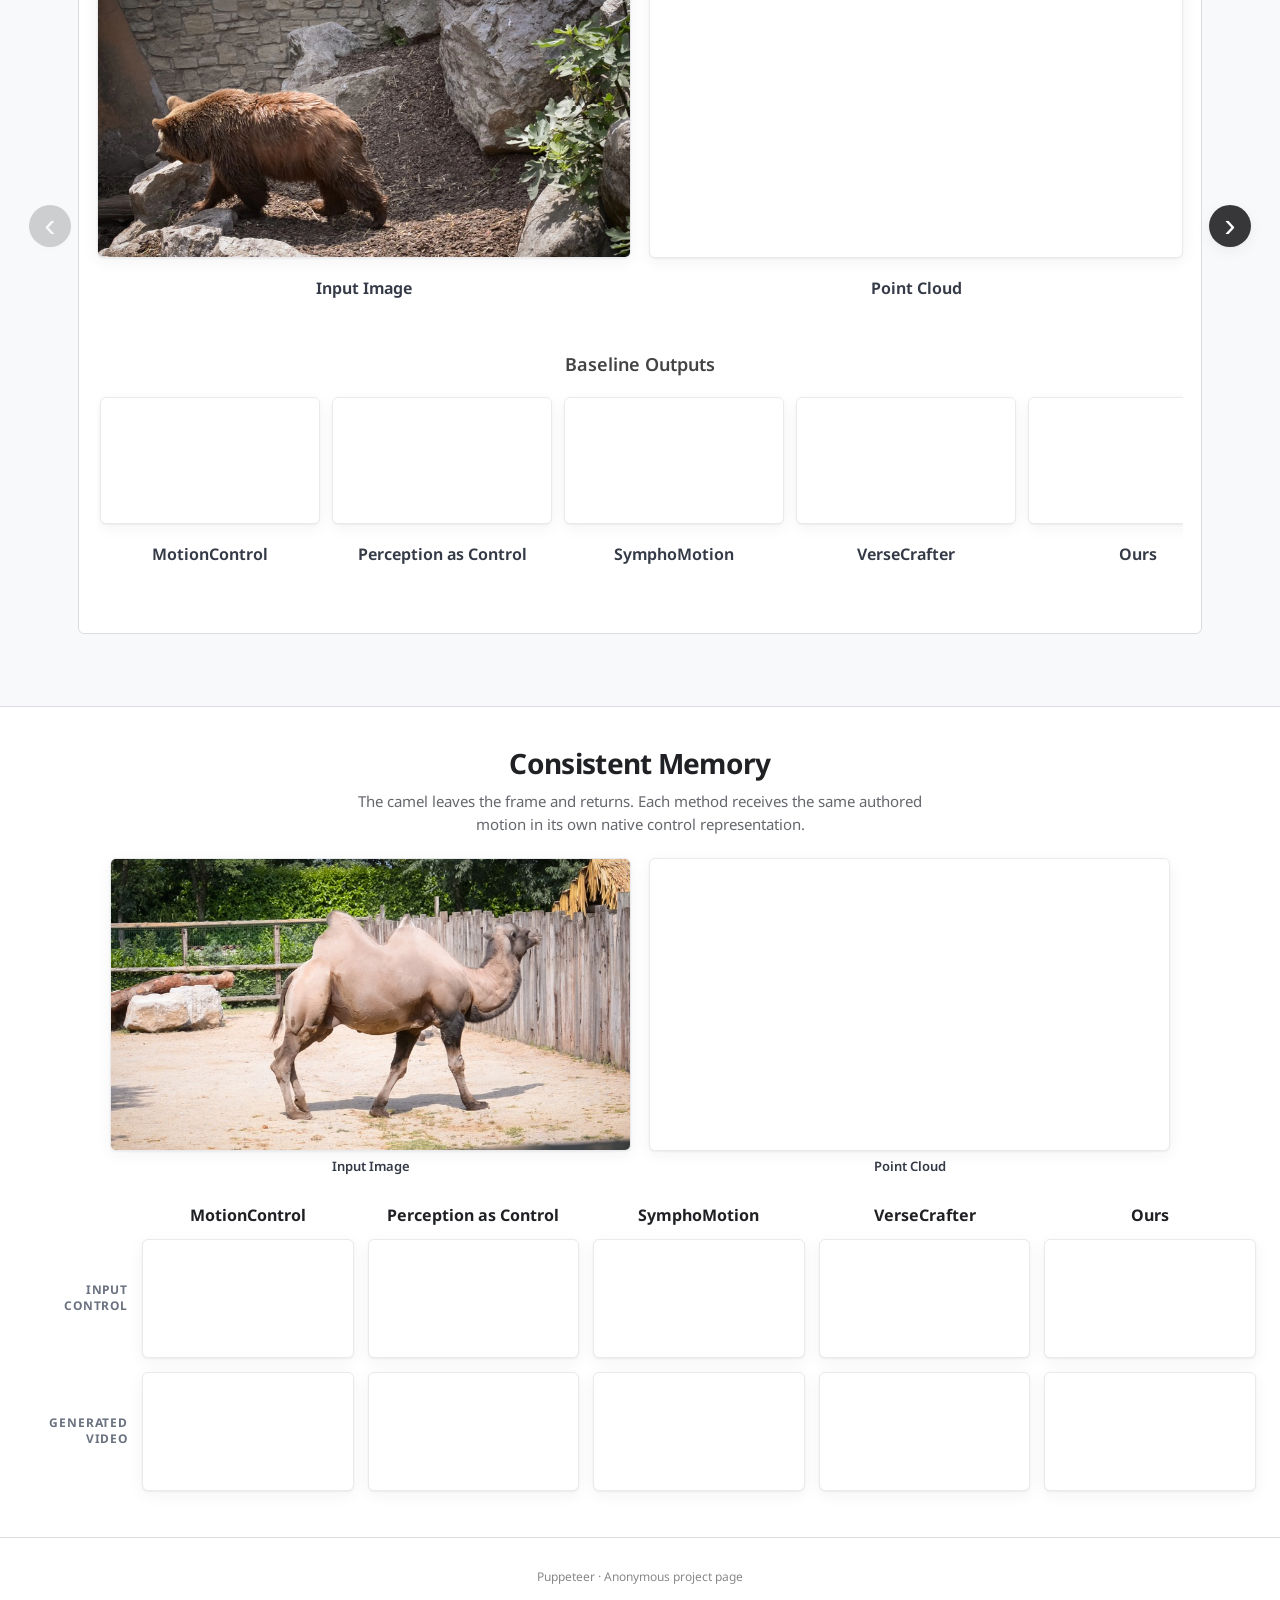
==== commit dbb77189: "Centre the Consistent Memory intro paragraph. Co-authored-by: Cursor <cursoragent@cursor.com>" ====
--- a/full.html
+++ b/full.html
@@ -19,7 +19,7 @@
     rel="stylesheet"
     href="https://fonts.googleapis.com/css?family=Google+Sans|Noto+Sans|Castoro"
   >
-  <link rel="stylesheet" href="./project-page.css?v=20260912-memory">
+  <link rel="stylesheet" href="./project-page.css?v=20260912-memory2">
   <!-- qualitative-cases.js first: it exports the carousel and the lazy
        media observers that teaser.js reuses. -->
   <script defer src="./qualitative-cases.js?v=20260912-memory"></script>
--- a/project-page.css
+++ b/project-page.css
@@ -1428,6 +1428,13 @@
   letter-spacing: -0.025em;
 }
 
+/* The shared heading caps its paragraph at 68ch, which otherwise leaves that
+   block hugging the left edge of a centred heading. */
+.authored-comparison-section .teaser-heading p {
+  margin-right: auto;
+  margin-left: auto;
+}
+
 .authored-scene-pair {
   display: grid;
   grid-template-columns: repeat(2, minmax(0, 1fr));
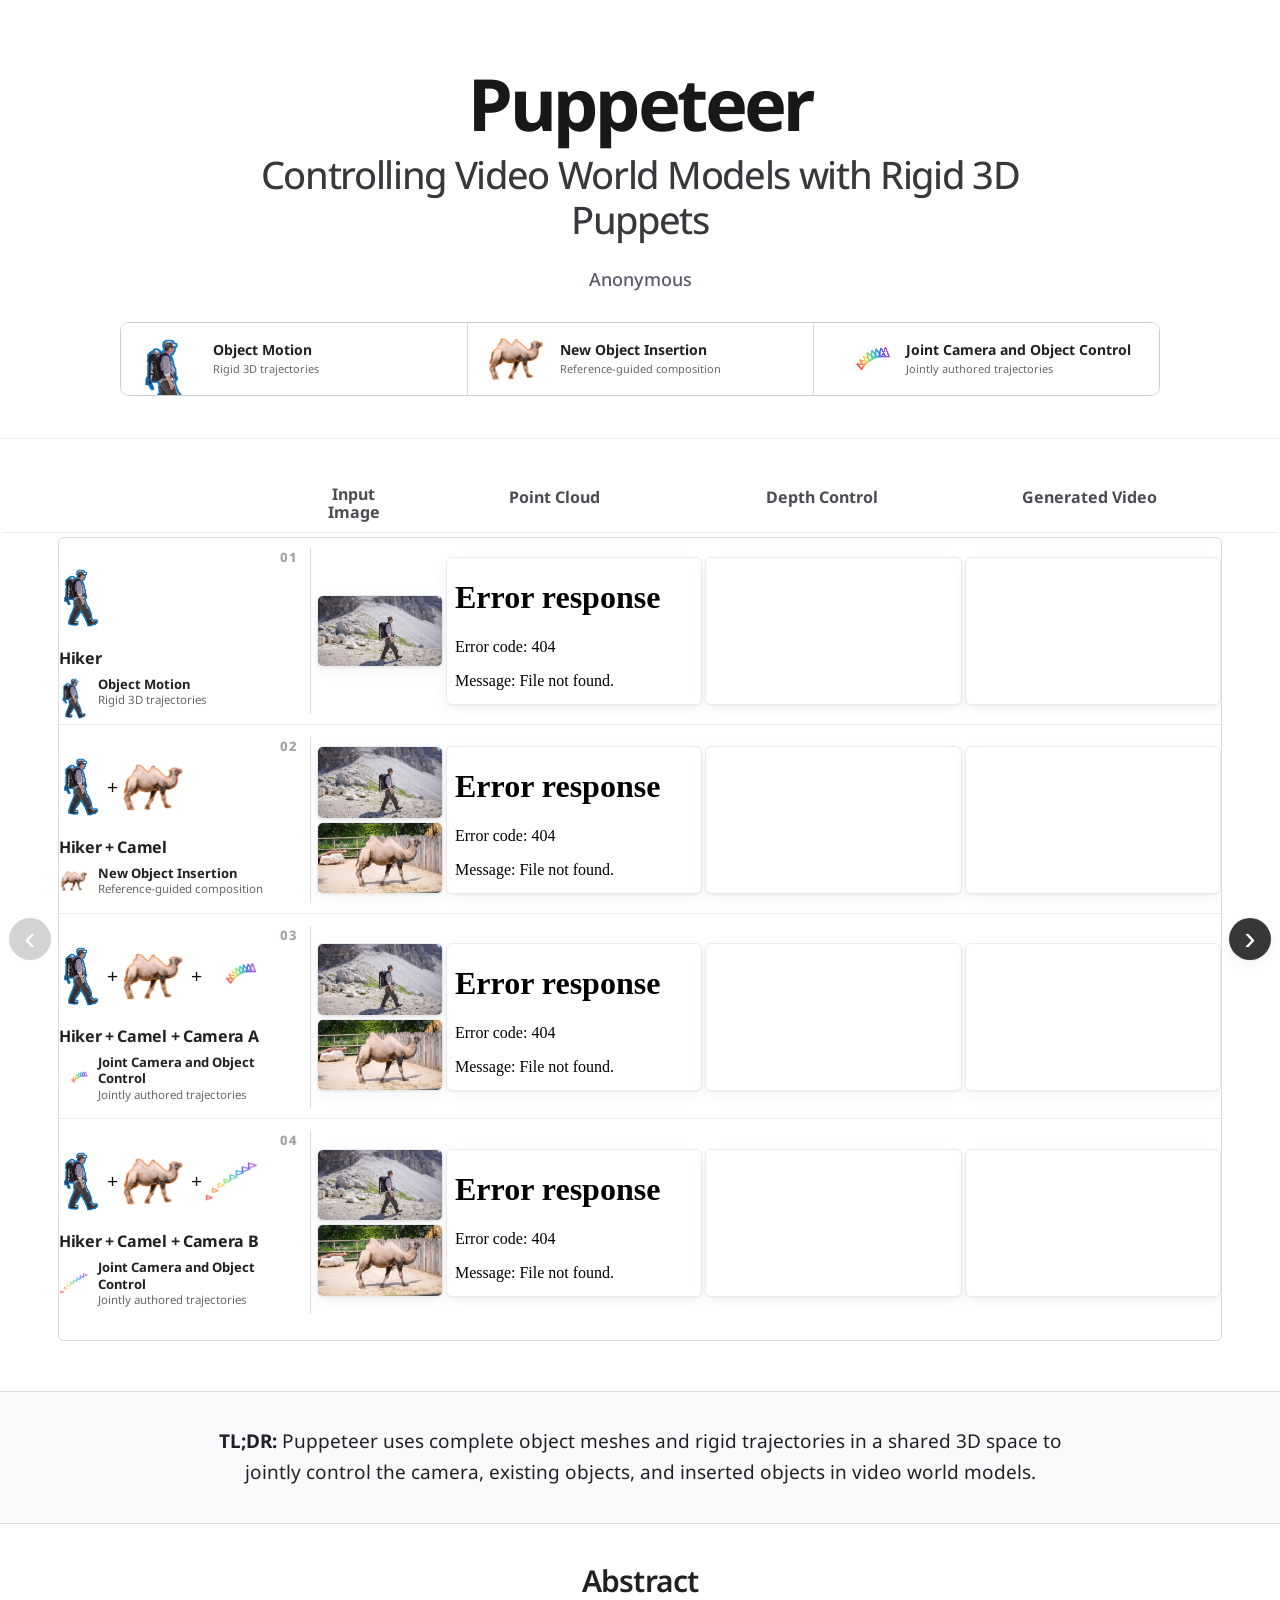
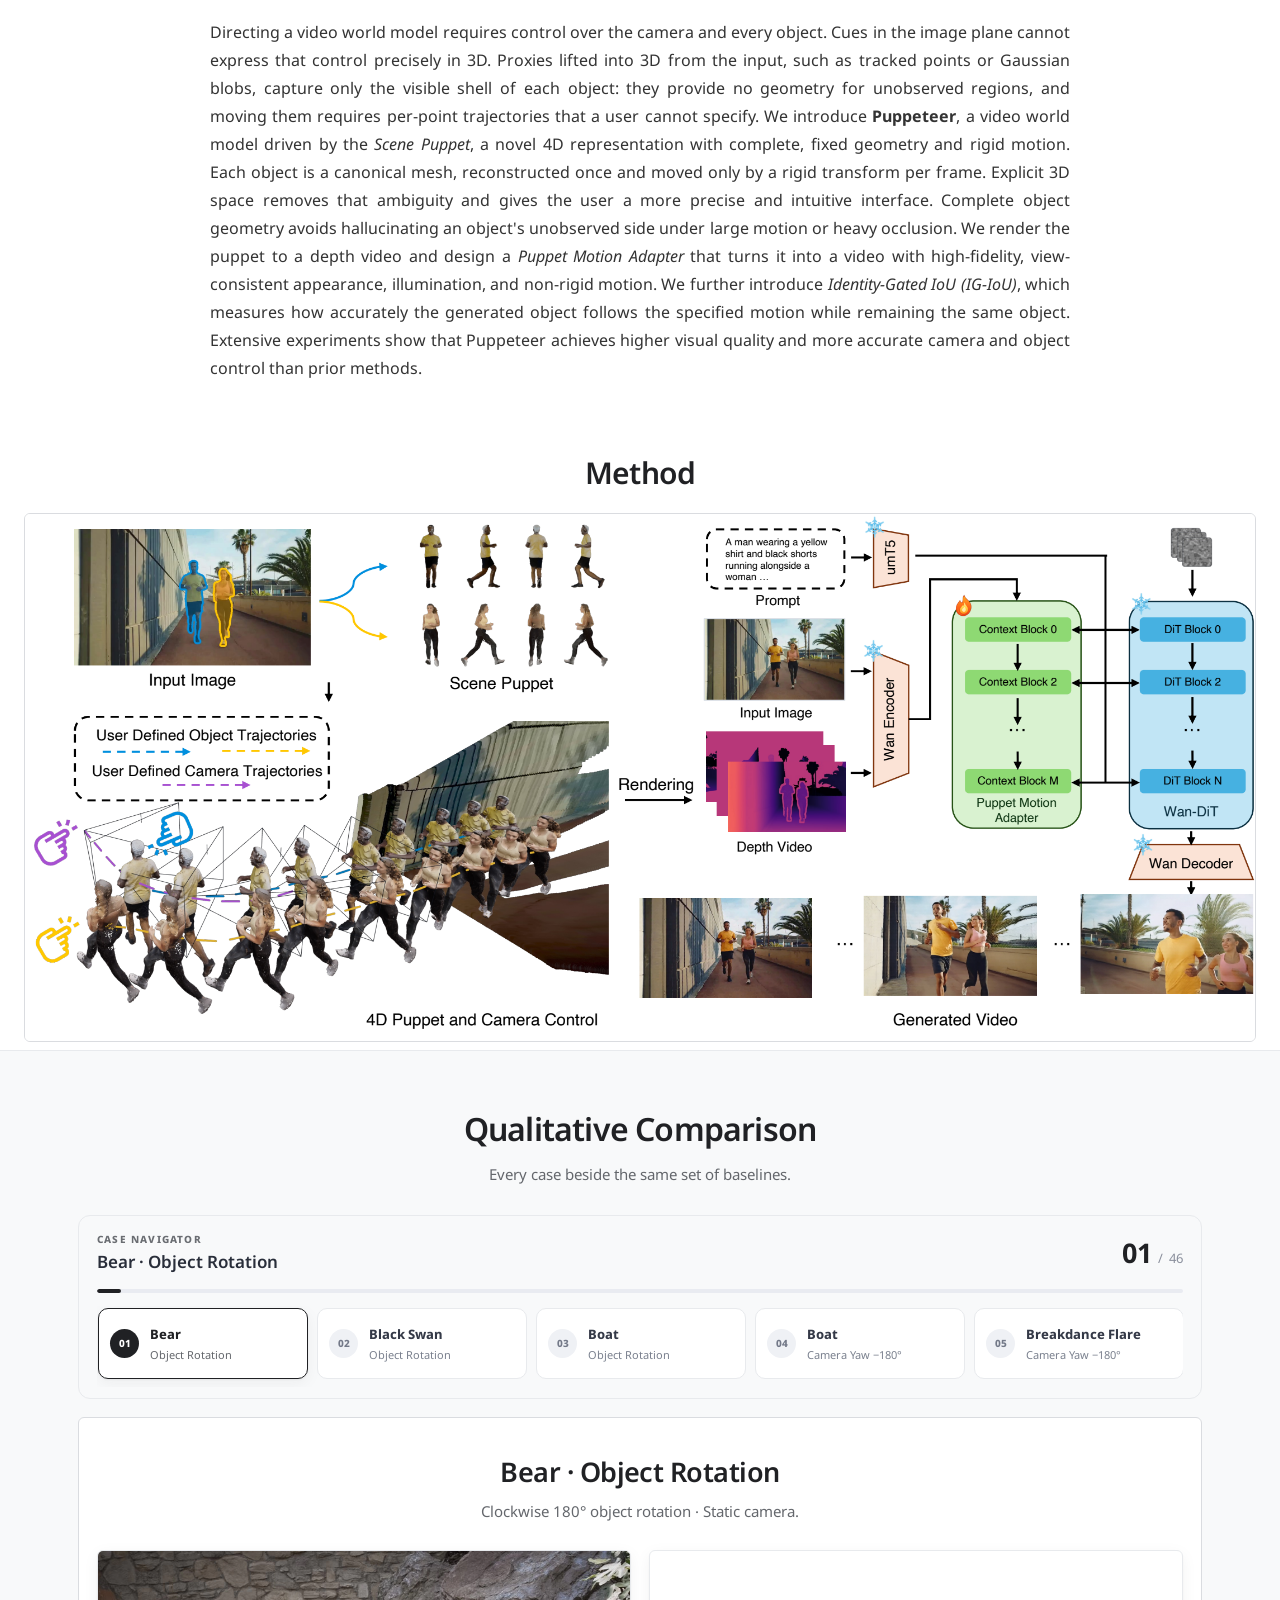
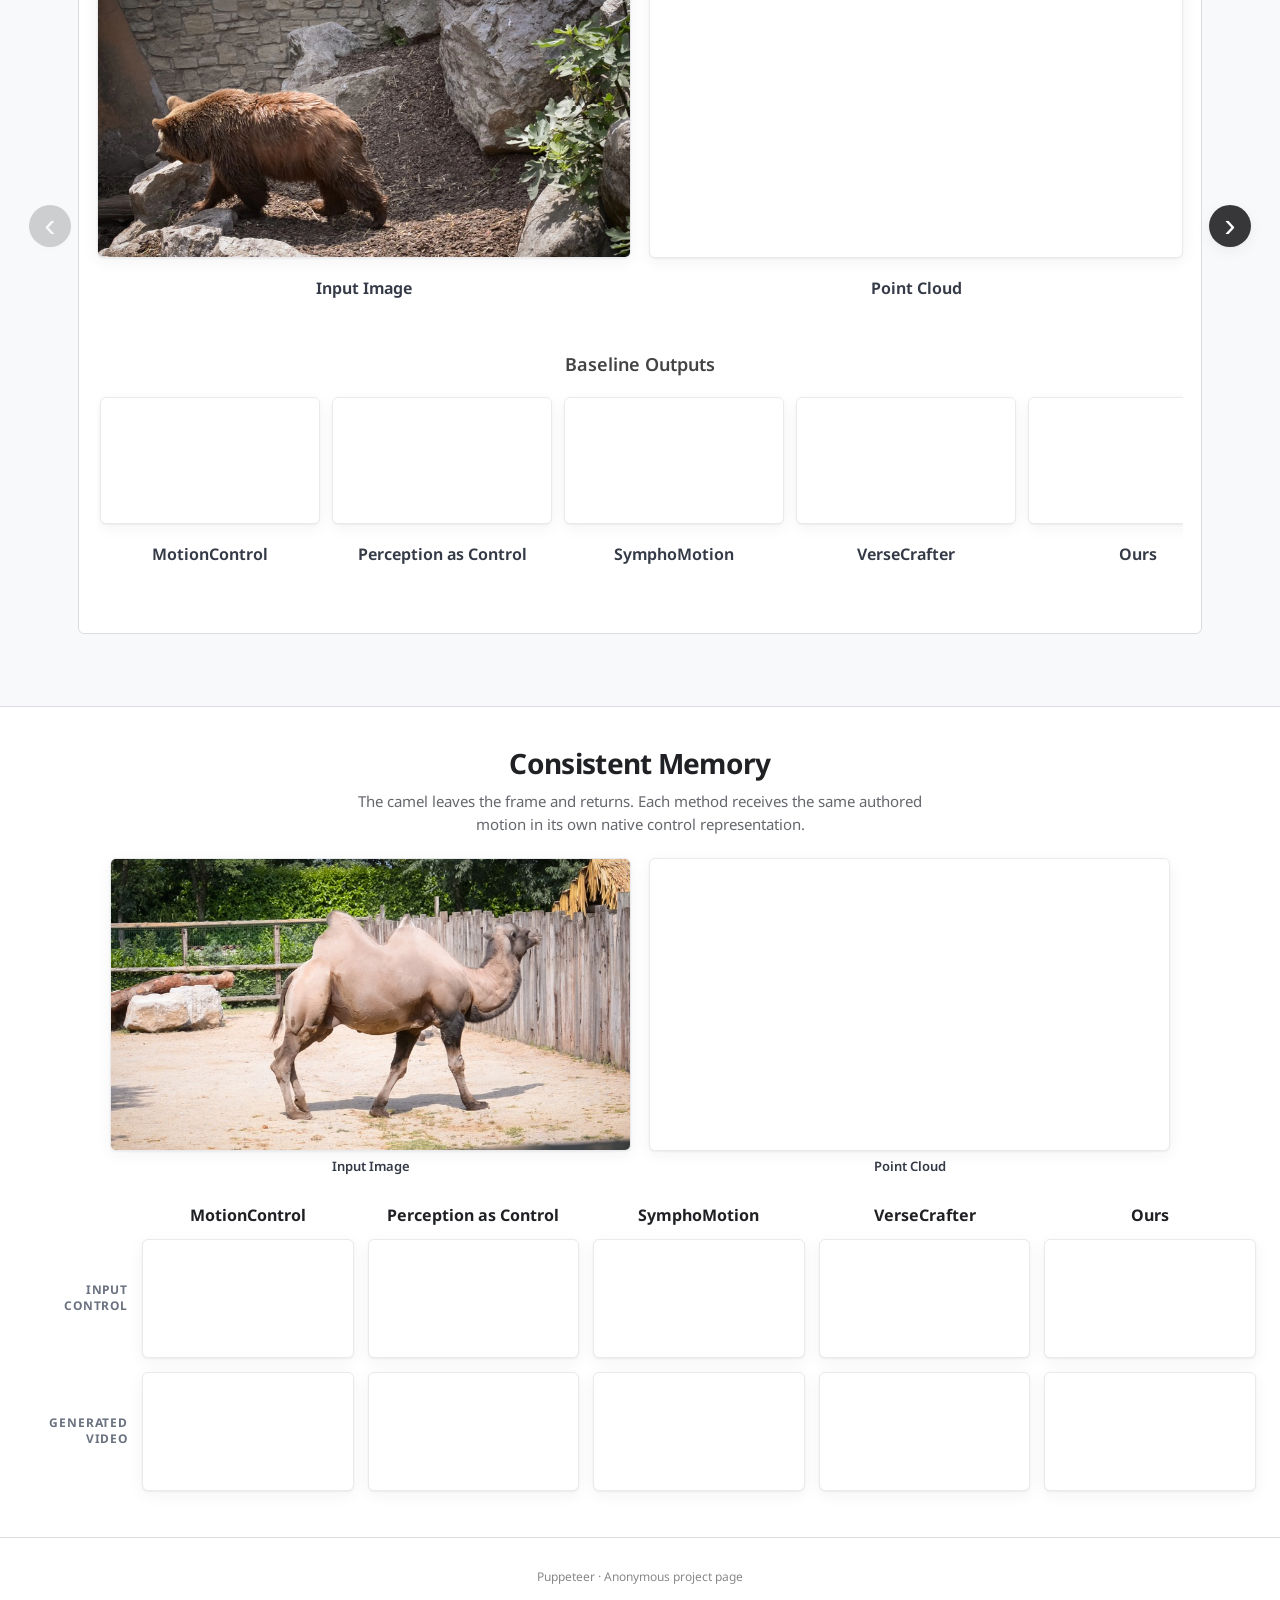
==== commit 1200d5d9: "Give both teaser pages the same icon rail. Co-authored-by: Cursor <cursoragent@cursor.com>" ====
--- a/full.html
+++ b/full.html
@@ -19,7 +19,7 @@
     rel="stylesheet"
     href="https://fonts.googleapis.com/css?family=Google+Sans|Noto+Sans|Castoro"
   >
-  <link rel="stylesheet" href="./project-page.css?v=20260912-memory2">
+  <link rel="stylesheet" href="./project-page.css?v=20260915-rail">
   <!-- qualitative-cases.js first: it exports the carousel and the lazy
        media observers that teaser.js reuses. -->
   <script defer src="./qualitative-cases.js?v=20260912-memory"></script>
--- a/project-page.css
+++ b/project-page.css
@@ -247,7 +247,9 @@
 
 .case {
   display: grid;
-  grid-template-columns: minmax(215px, 225px) minmax(0, 1fr);
+  /* Wide enough for the busiest icon equation, bear + T-Rex + camera, so no
+     row has to scale its icons down to fit. */
+  grid-template-columns: minmax(242px, 252px) minmax(0, 1fr);
   align-items: center;
   gap: 6px;
   padding: 8px 0 10px;
@@ -303,9 +305,12 @@
   white-space: nowrap;
 }
 
+/* Icons shrink together rather than spilling past the rail, so a row that
+   gains a module never drops the last one out of sight. */
 .feature-module {
   display: grid;
-  flex: none;
+  flex: 0 1 auto;
+  min-width: 0;
   height: 84px;
   place-items: center;
 }
@@ -319,7 +324,7 @@
 }
 
 .is-camera-module {
-  width: 64px;
+  width: 56px;
 }
 
 .feature-plus {
@@ -821,7 +826,7 @@
 
 @media (max-width: 1100px) {
   .case {
-    grid-template-columns: 225px minmax(0, 1fr);
+    grid-template-columns: 252px minmax(0, 1fr);
     align-items: flex-start;
   }
 
@@ -984,24 +989,14 @@
   border-top: 1px solid var(--paper-line);
 }
 
-/* The T-Rex is a long 2.7:1 animal, so matching the bear's visual weight costs
-   width. Let the bear block's icons shrink proportionally instead of spilling
-   past the rail on the three-module row. */
-.bear-teaser-section .feature-module {
-  min-width: 0;
-  flex: 0 1 auto;
-}
-
+/* The bear ships at the camel's proportions, so the two teaser pages carry the
+   same visual weight in the rail. */
 .is-bear-module {
-  width: 72px;
+  width: 60px;
 }
 
 .is-trex-module {
-  width: 120px;
-}
-
-.bear-teaser-section .is-camera-module {
-  width: 56px;
+  width: 88px;
 }
 
 .bear-seed-switcher {
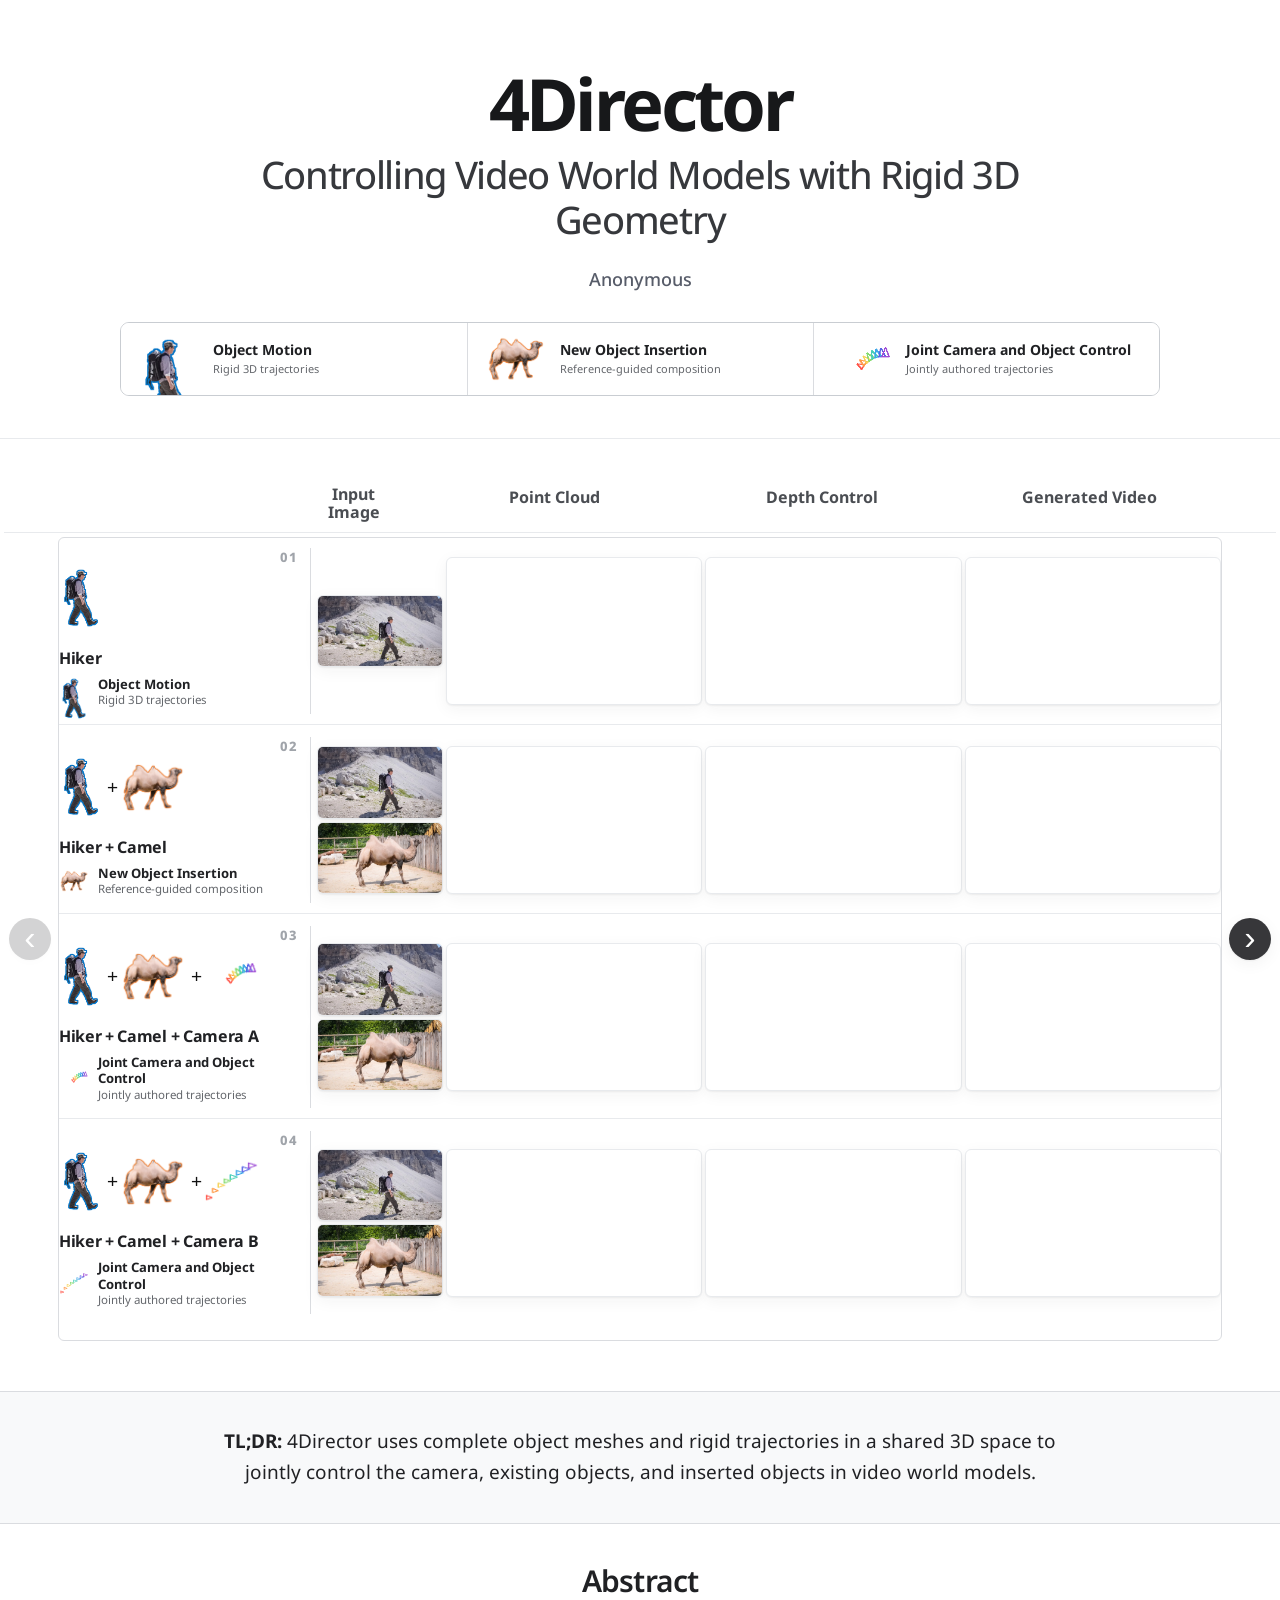
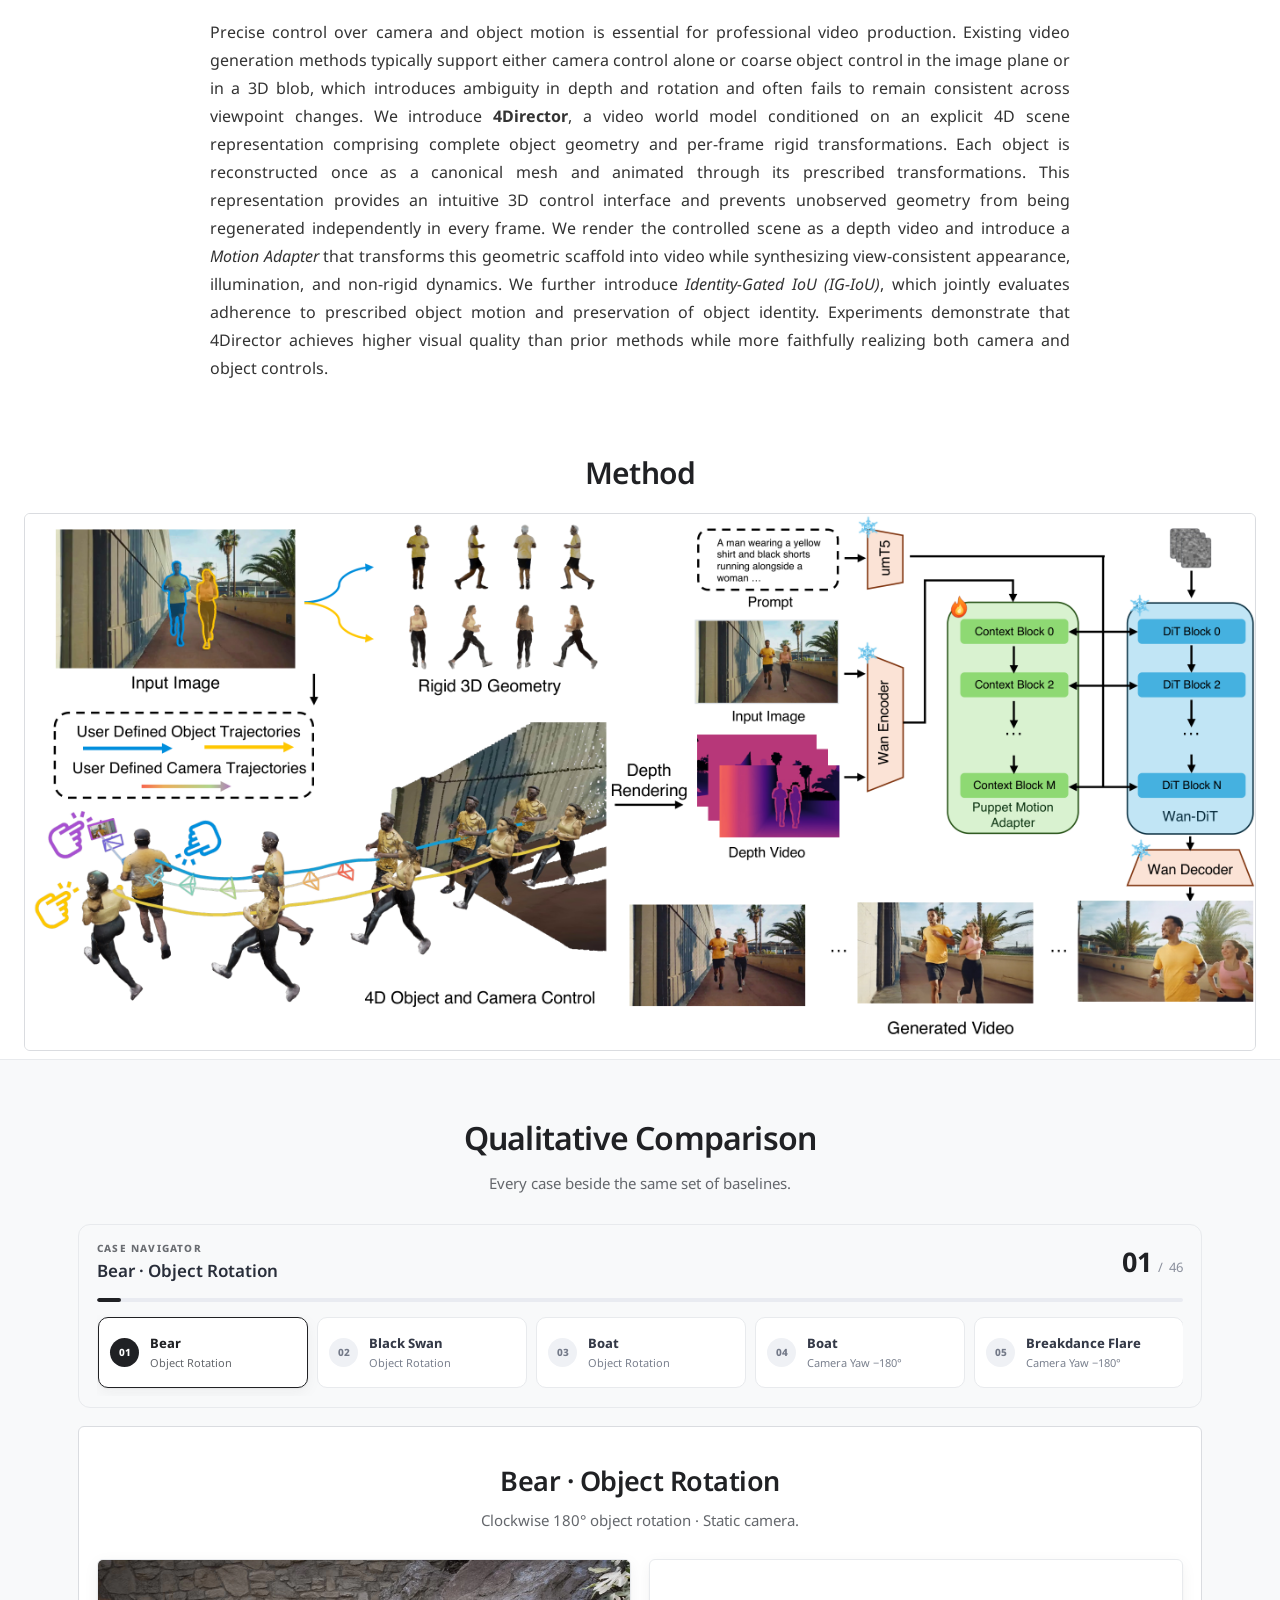
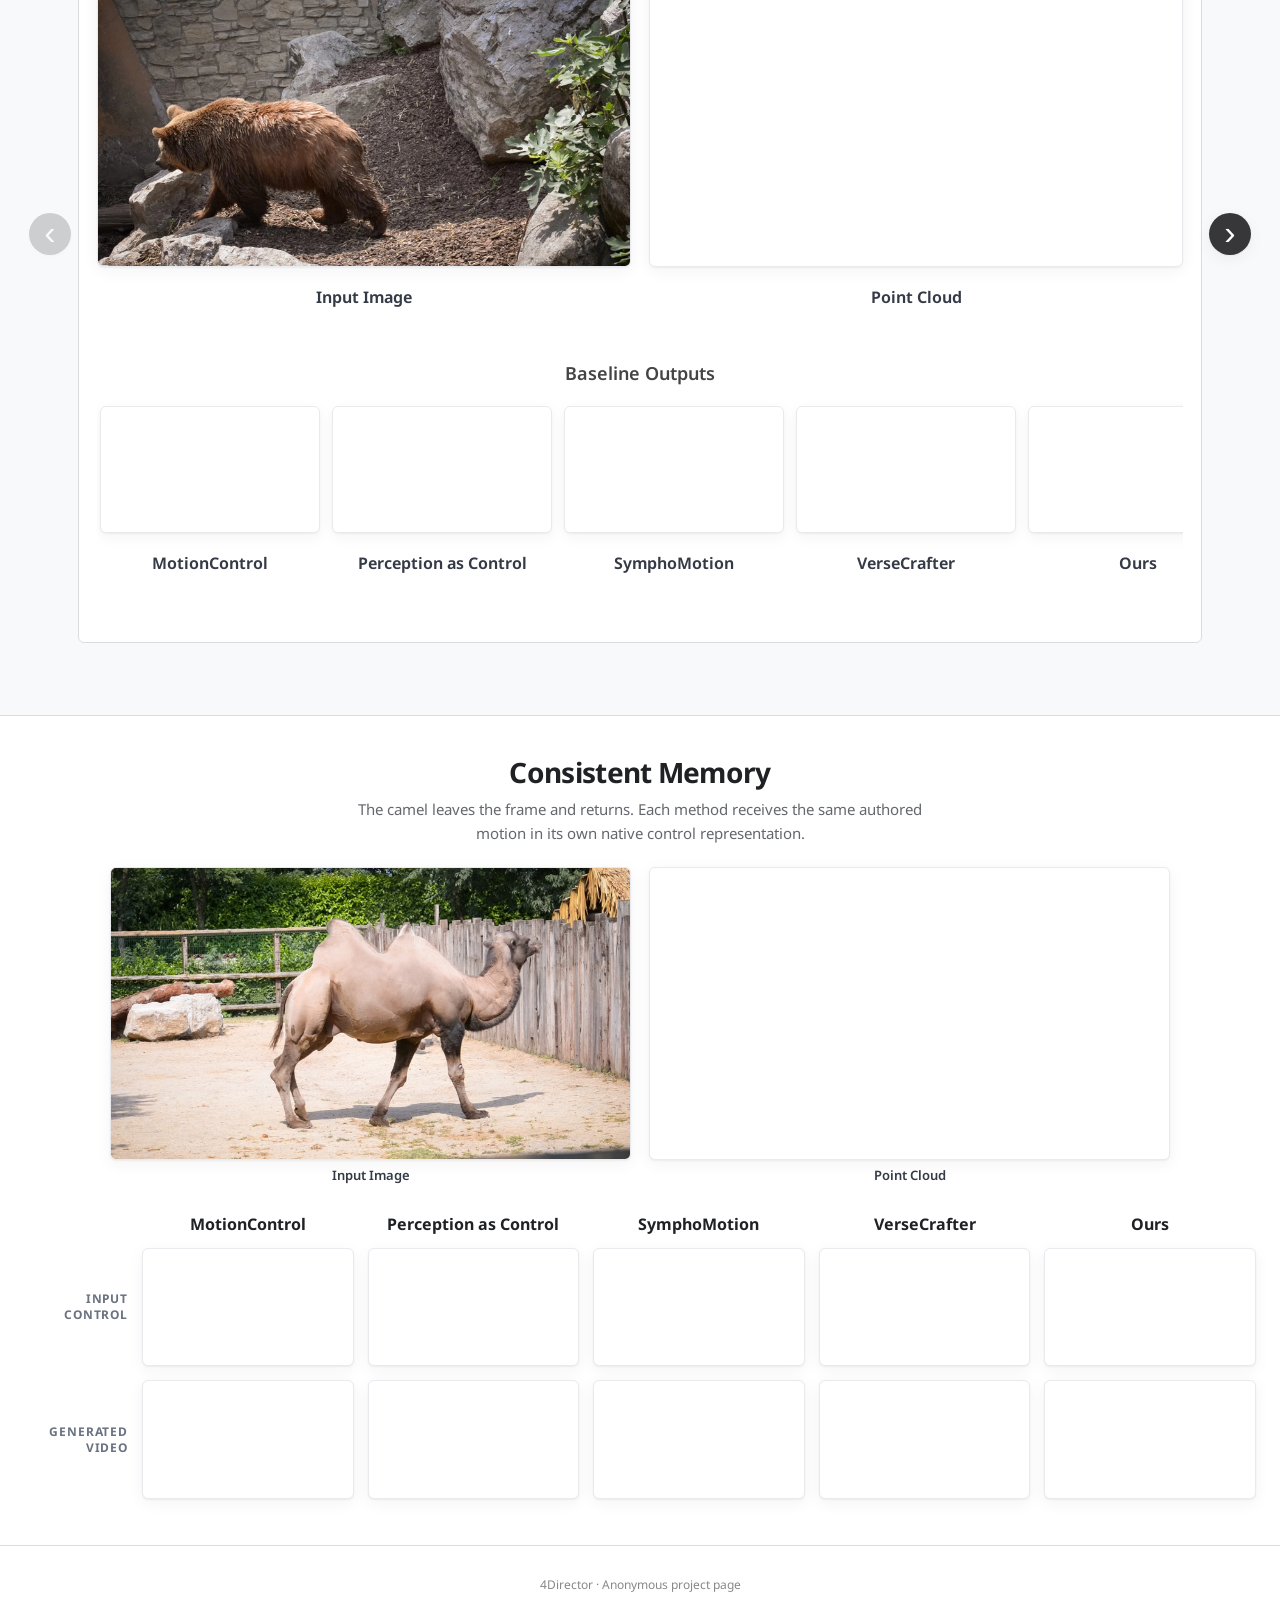
==== commit 9beebce7: "Align the project page with the 4Director paper. Use the current title, abstract, and pipeline figur" ====
--- a/full.html
+++ b/full.html
@@ -12,9 +12,9 @@
   <meta name="color-scheme" content="light">
   <meta
     name="description"
-    content="Puppeteer controls video world models with complete object geometry and rigid motion in a shared 3D space."
+    content="4Director controls camera and object motion in video world models with explicit rigid 3D geometry."
   >
-  <title>Puppeteer — Controlling Video World Models with Rigid 3D Puppets</title>
+  <title>4Director — Controlling Video World Models with Rigid 3D Geometry</title>
   <link
     rel="stylesheet"
     href="https://fonts.googleapis.com/css?family=Google+Sans|Noto+Sans|Castoro"
@@ -28,16 +28,16 @@
 <body data-edition="full">
   <header class="publication-hero">
     <div class="publication-container">
-      <div class="project-name">Puppeteer</div>
+      <div class="project-name">4Director</div>
       <h1 class="publication-title">
-        Controlling Video World Models with Rigid 3D Puppets
+        Controlling Video World Models with Rigid 3D Geometry
       </h1>
 
       <div class="publication-authors">
         <span class="author-block">Anonymous</span>
       </div>
 
-      <div class="hero-features" aria-label="Puppeteer capabilities">
+      <div class="hero-features" aria-label="4Director capabilities">
         <div class="hero-feature is-object-motion">
           <span class="hero-feature-icon" aria-hidden="true">
             <img src="./assets/feature-hiker.png" alt="">
@@ -73,7 +73,7 @@
     <div class="text-container">
       <p class="tldr">
         <strong>TL;DR:</strong>
-        Puppeteer uses complete object meshes and rigid trajectories in a
+        4Director uses complete object meshes and rigid trajectories in a
         shared 3D space to jointly control the camera, existing objects, and
         inserted objects in video world models.
       </p>
@@ -84,27 +84,27 @@
     <div class="text-container">
       <h2 class="section-title">Abstract</h2>
       <p class="abstract-copy">
-        Directing a video world model requires control over the camera and
-        every object. Cues in the image plane cannot express that control
-        precisely in 3D. Proxies lifted into 3D from the input, such as
-        tracked points or Gaussian blobs, capture only the visible shell of
-        each object: they provide no geometry for unobserved regions, and
-        moving them requires per-point trajectories that a user cannot
-        specify. We introduce <strong>Puppeteer</strong>, a video world model
-        driven by the <em>Scene Puppet</em>, a novel 4D representation with
-        complete, fixed geometry and rigid motion. Each object is a canonical
-        mesh, reconstructed once and moved only by a rigid transform per
-        frame. Explicit 3D space removes that ambiguity and gives the user a
-        more precise and intuitive interface. Complete object geometry avoids
-        hallucinating an object's unobserved side under large motion or heavy
-        occlusion. We render the puppet to a depth video and design a
-        <em>Puppet Motion Adapter</em> that turns it into a video with
-        high-fidelity, view-consistent appearance, illumination, and non-rigid
-        motion. We further introduce <em>Identity-Gated IoU (IG-IoU)</em>,
-        which measures how accurately the generated object follows the
-        specified motion while remaining the same object. Extensive
-        experiments show that Puppeteer achieves higher visual quality and
-        more accurate camera and object control than prior methods.
+        Precise control over camera and object motion is essential for
+        professional video production. Existing video generation methods
+        typically support either camera control alone or coarse object
+        control in the image plane or in a 3D blob, which introduces
+        ambiguity in depth and rotation and often fails to remain consistent
+        across viewpoint changes. We introduce <strong>4Director</strong>, a
+        video world model conditioned on an explicit 4D scene representation
+        comprising complete object geometry and per-frame rigid
+        transformations. Each object is reconstructed once as a canonical
+        mesh and animated through its prescribed transformations. This
+        representation provides an intuitive 3D control interface and
+        prevents unobserved geometry from being regenerated independently in
+        every frame. We render the controlled scene as a depth video and
+        introduce a <em>Motion Adapter</em> that transforms this geometric
+        scaffold into video while synthesizing view-consistent appearance,
+        illumination, and non-rigid dynamics. We further introduce
+        <em>Identity-Gated IoU (IG-IoU)</em>, which jointly evaluates
+        adherence to prescribed object motion and preservation of object
+        identity. Experiments demonstrate that 4Director achieves higher
+        visual quality than prior methods while more faithfully realizing
+        both camera and object controls.
       </p>
     </div>
   </section>
@@ -121,8 +121,8 @@
     </div>
     <figure class="pipeline-figure">
       <img
-        src="./assets/pipeline.png"
-        alt="Puppeteer pipeline: an input image becomes a Scene Puppet with user-defined object and camera trajectories, which renders to a depth video that drives the Puppet Motion Adapter alongside Wan-DiT to produce the generated video."
+        src="./assets/pipeline.png?v=20260916-paper"
+        alt="4Director pipeline: an input image becomes rigid 3D geometry with user-defined object and camera trajectories; depth rendering drives a Motion Adapter alongside a frozen Wan-DiT to produce the generated video."
         loading="lazy"
       >
     </figure>
@@ -275,7 +275,7 @@
   </section>
 
   <footer class="site-footer">
-    Puppeteer · Anonymous project page
+    4Director · Anonymous project page
   </footer>
 </body>
 </html>
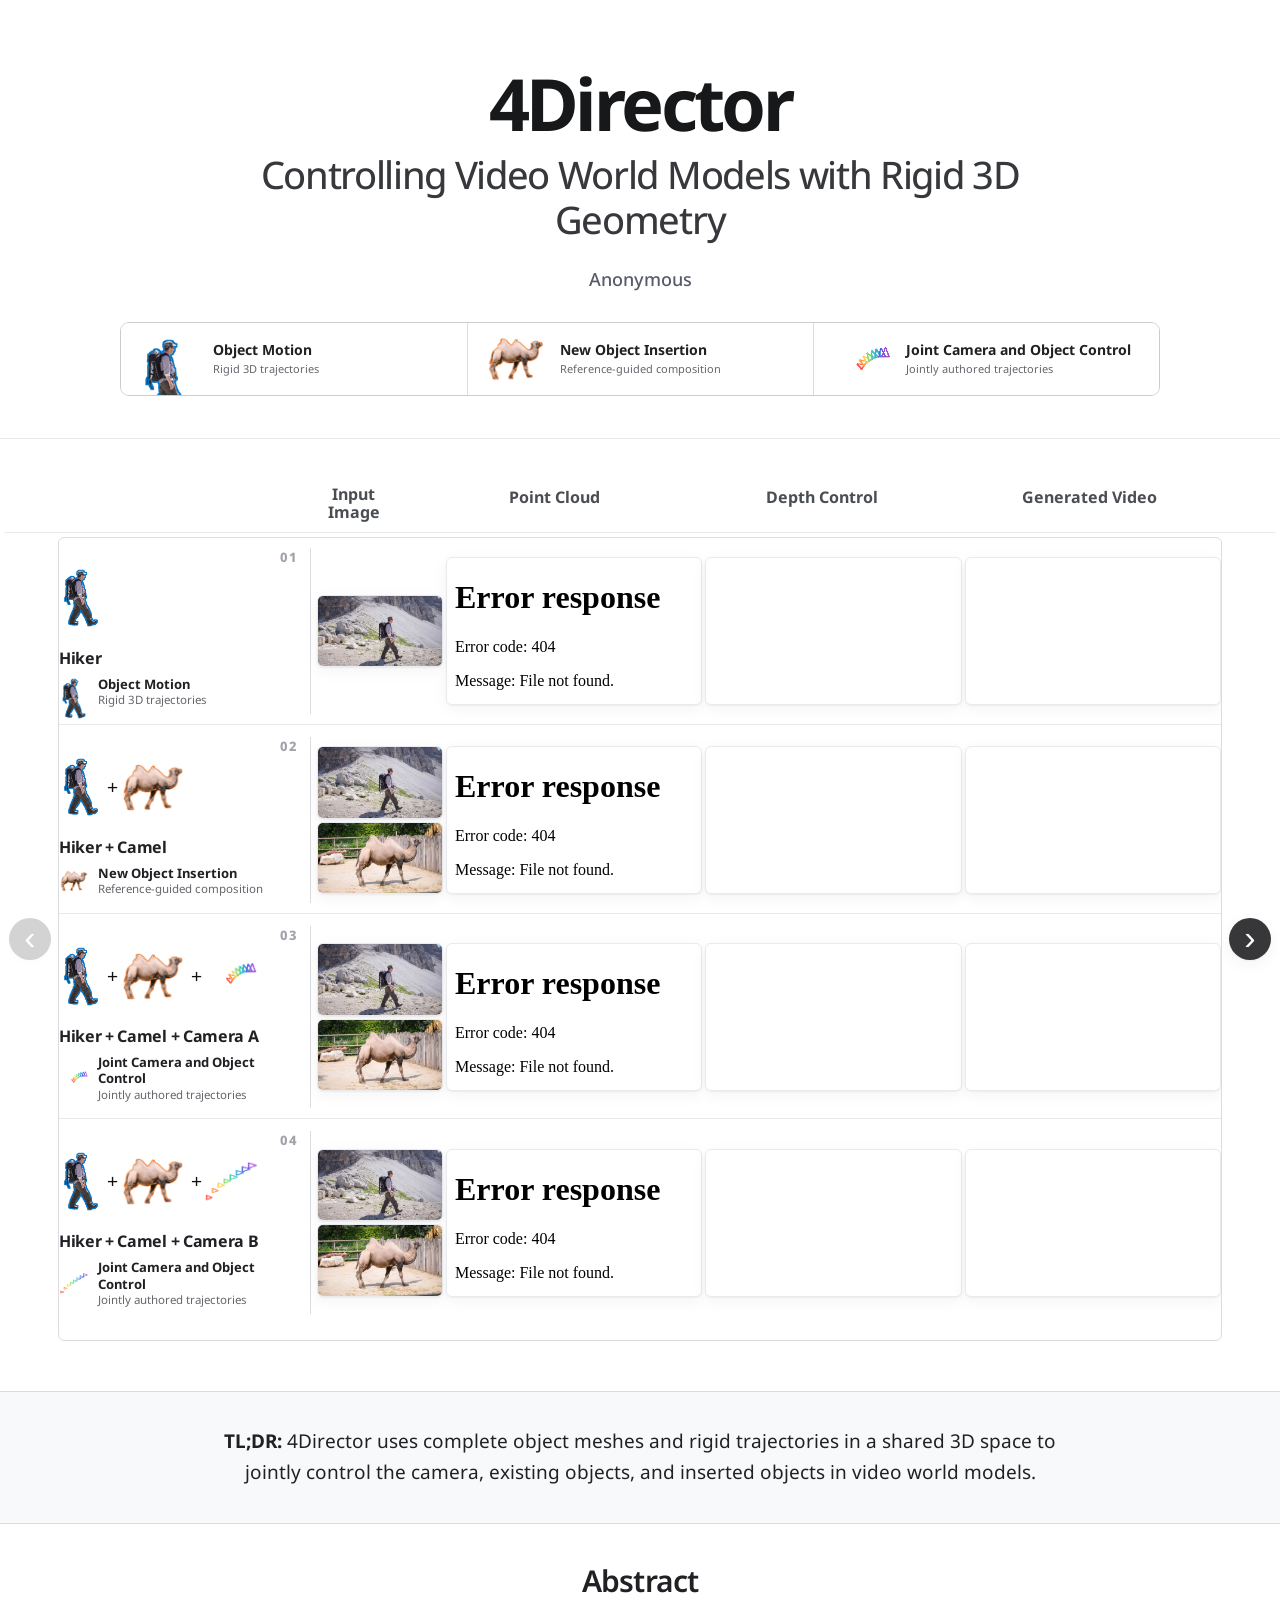
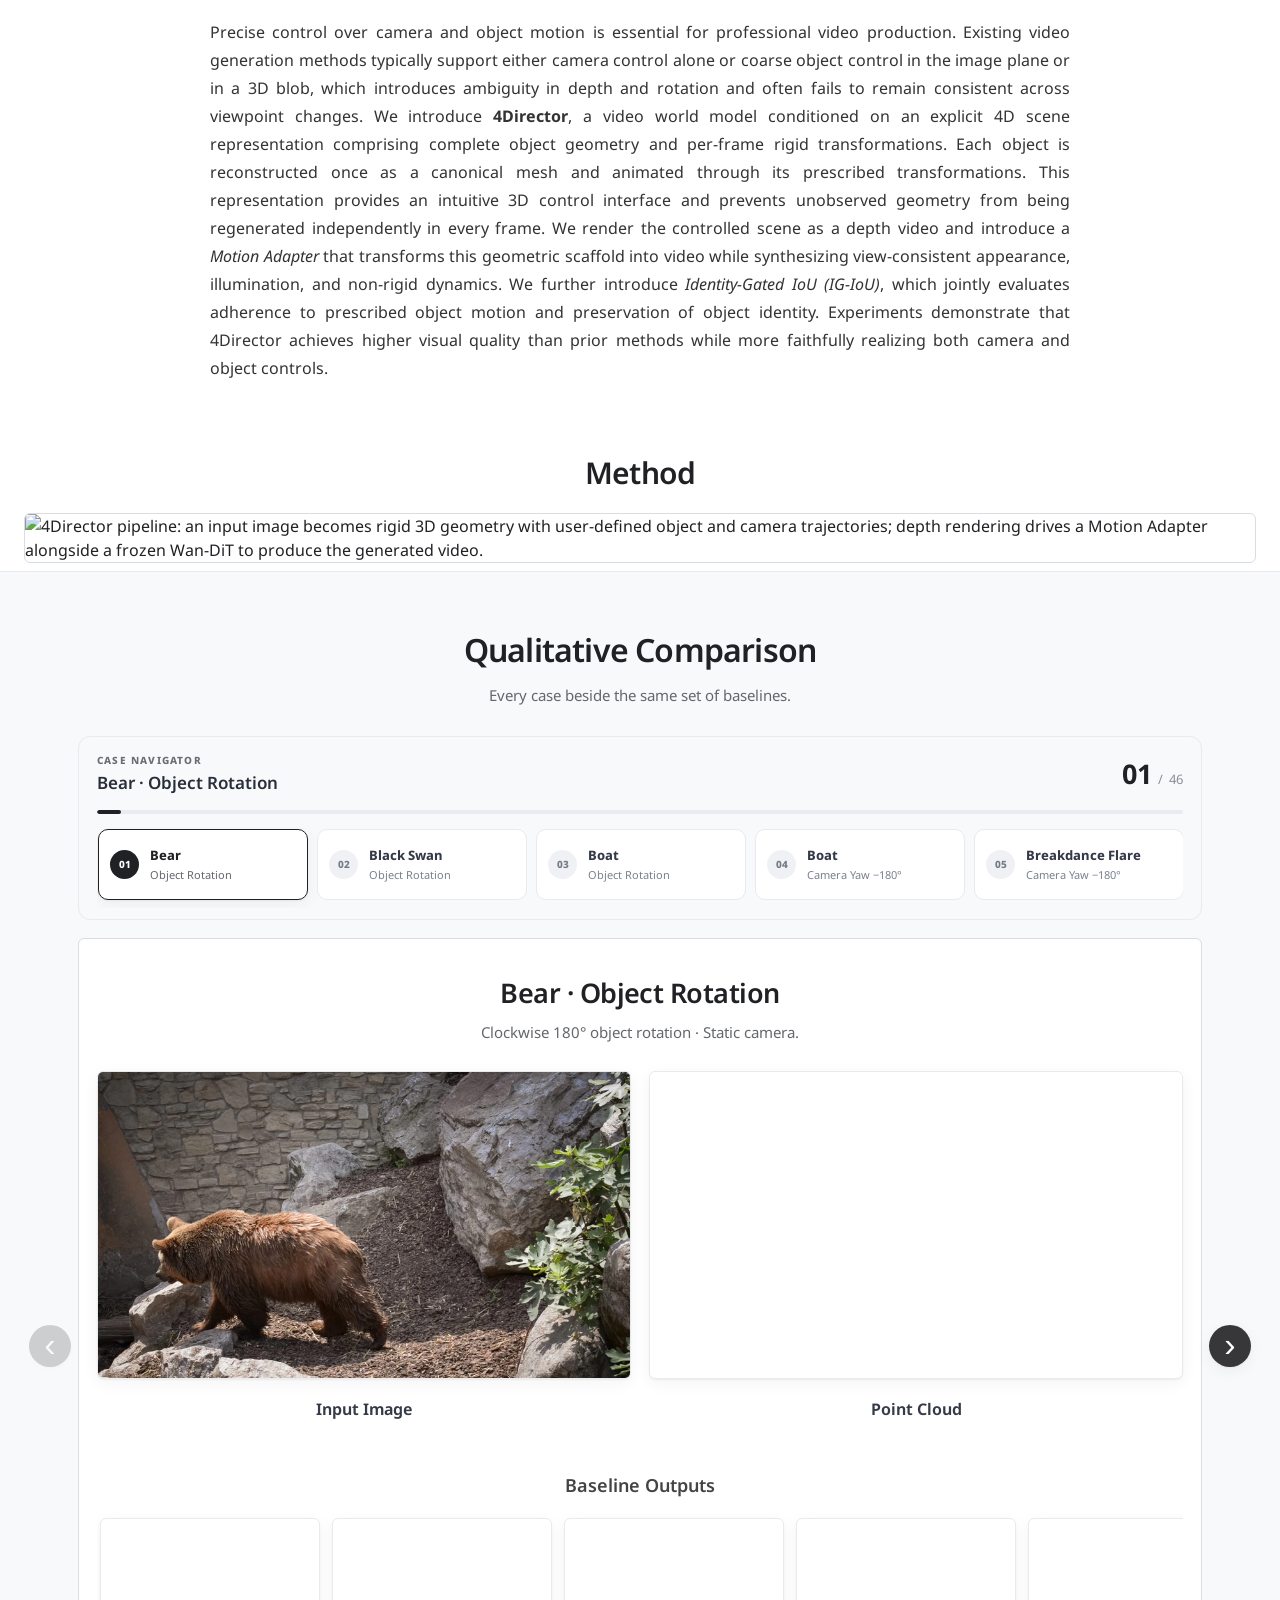
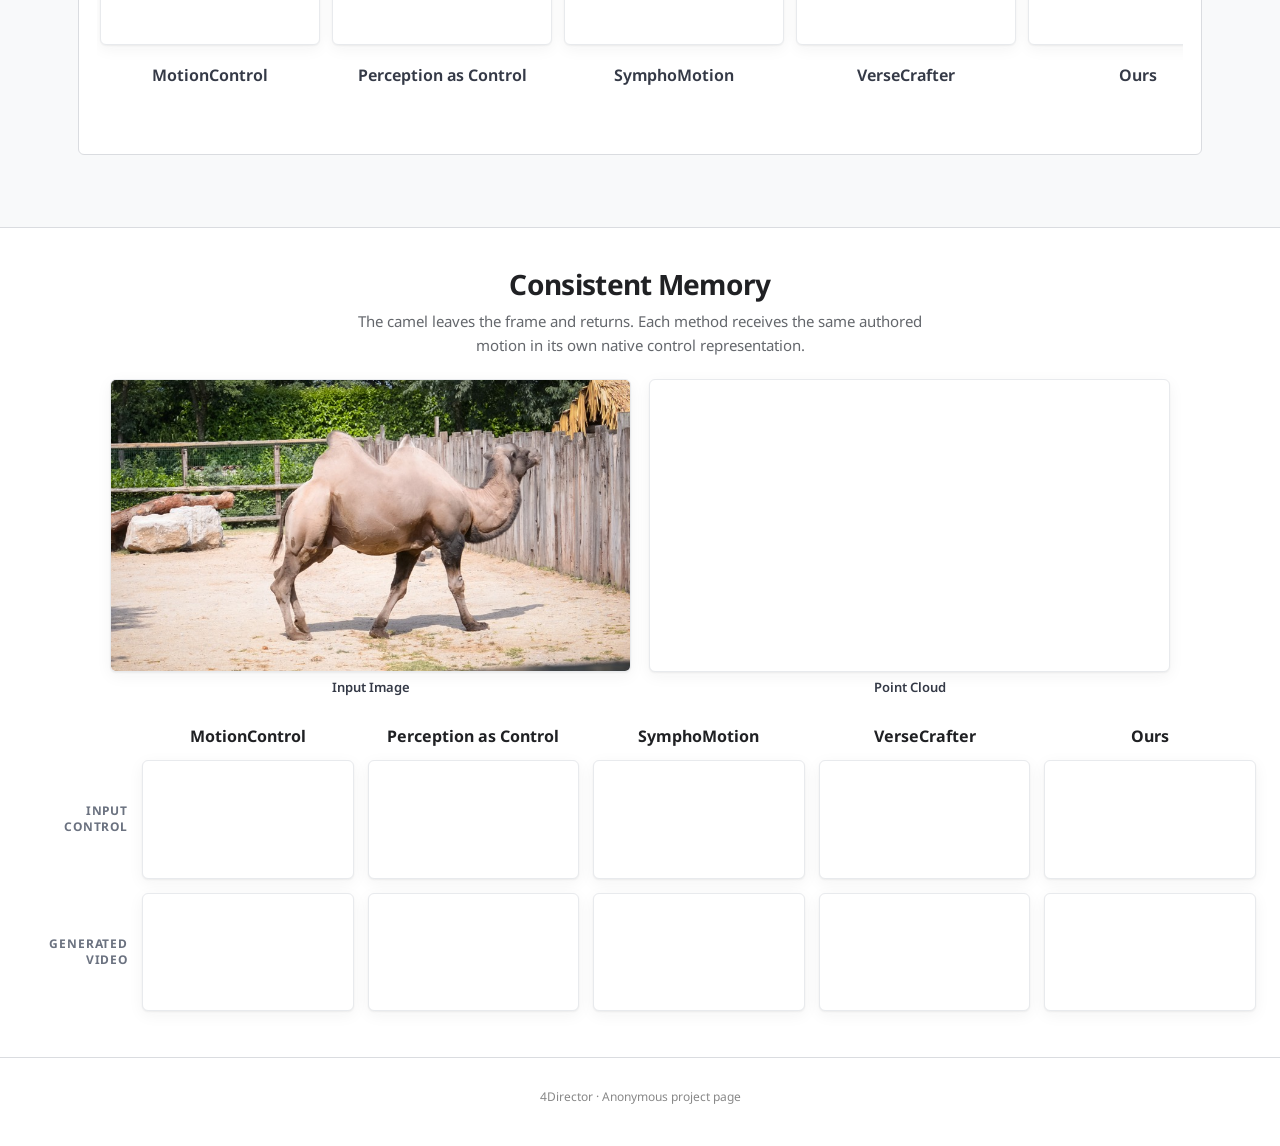
==== commit be8e422f: "Refresh the method figure to pipeline v6. The paper now labels the conditioning branch Motion Adapte" ====
--- a/full.html
+++ b/full.html
@@ -121,7 +121,7 @@
     </div>
     <figure class="pipeline-figure">
       <img
-        src="./assets/pipeline.png?v=20260916-paper"
+        src="./assets/pipeline.png?v=20260918-v6"
         alt="4Director pipeline: an input image becomes rigid 3D geometry with user-defined object and camera trajectories; depth rendering drives a Motion Adapter alongside a frozen Wan-DiT to produce the generated video."
         loading="lazy"
       >
